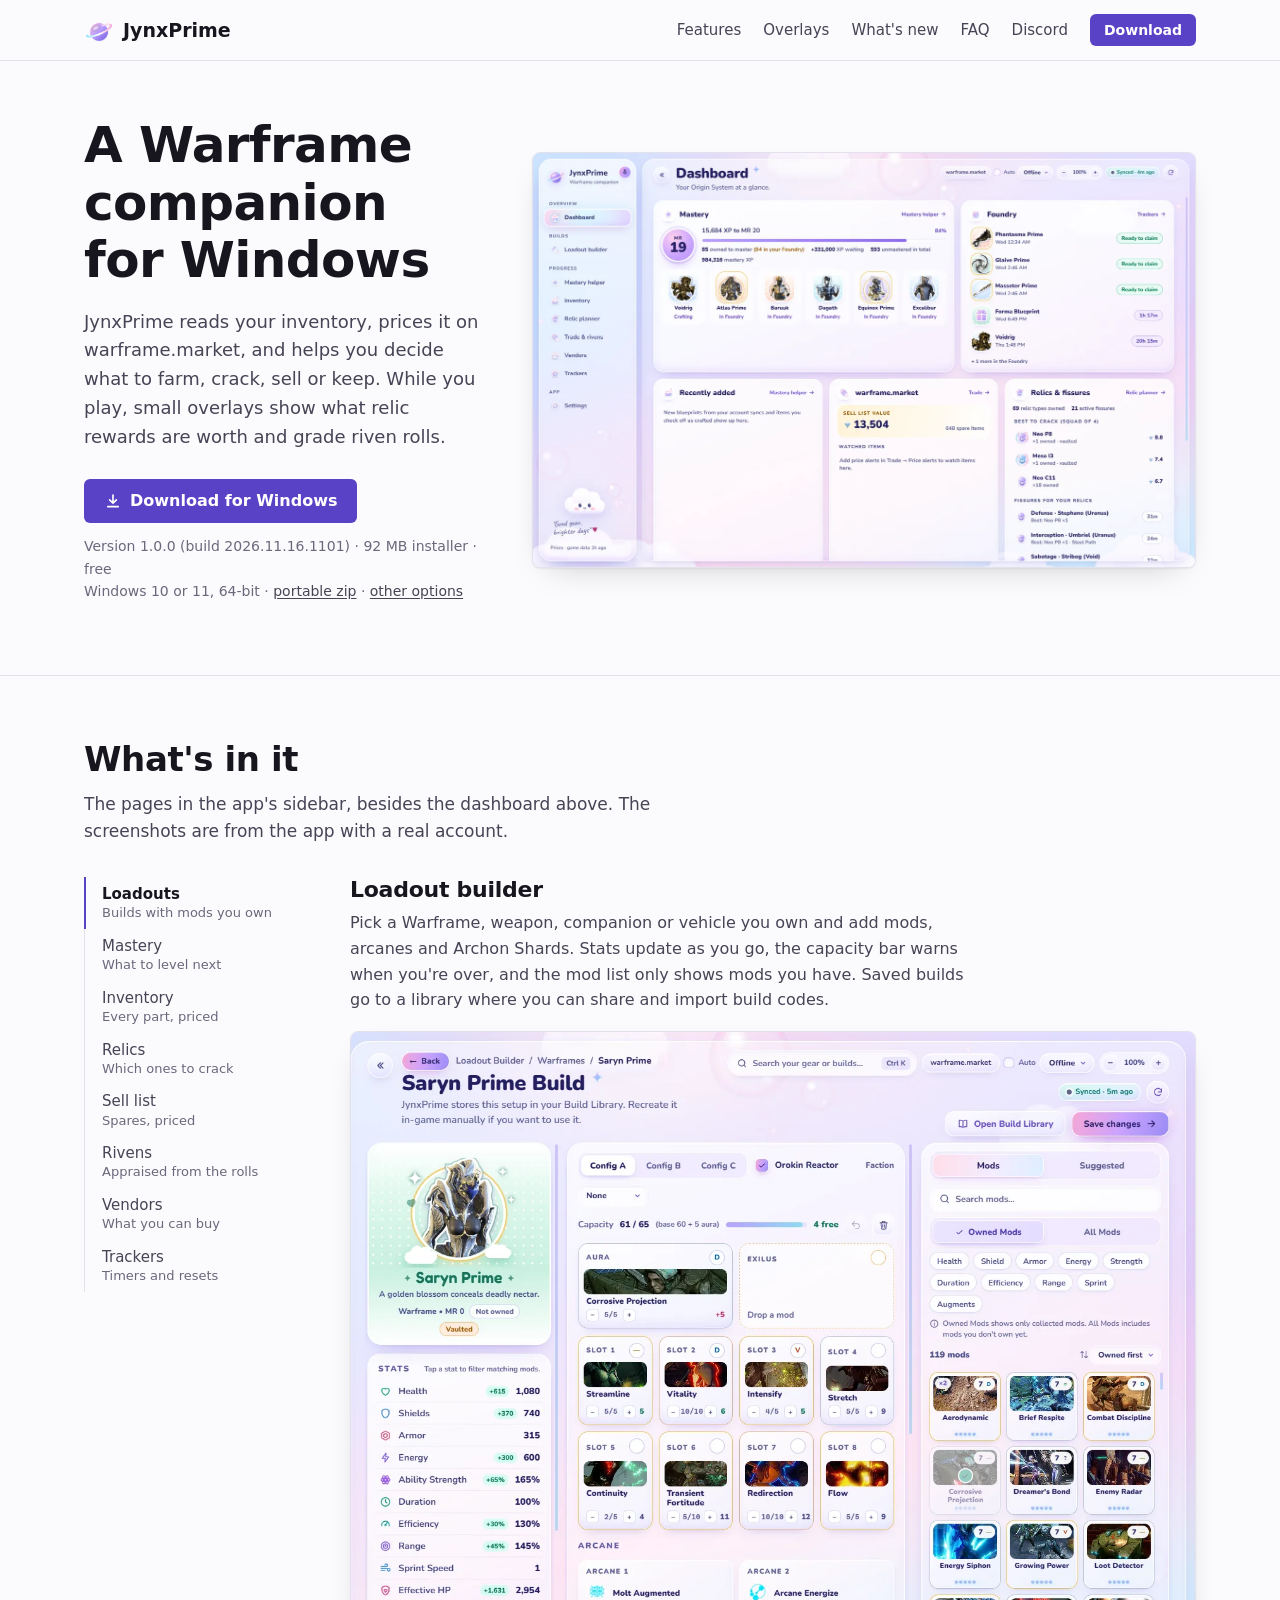
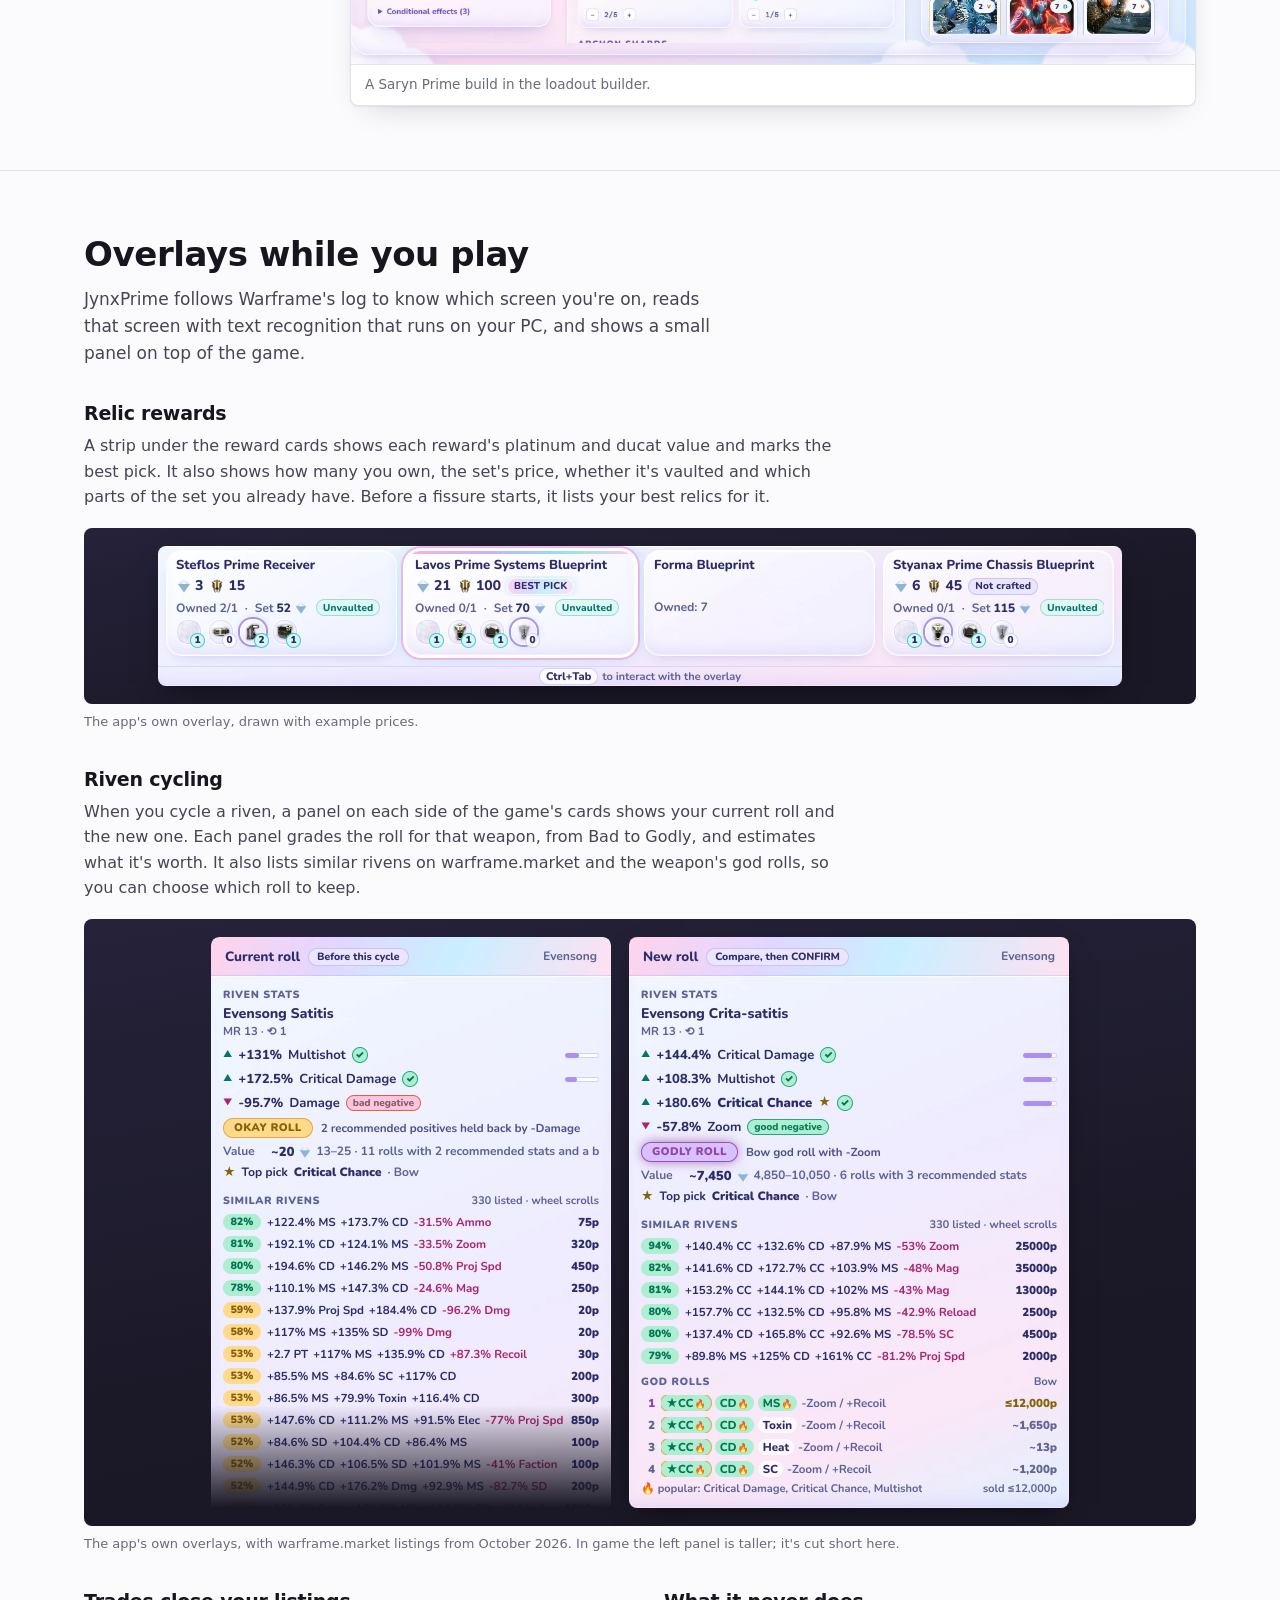
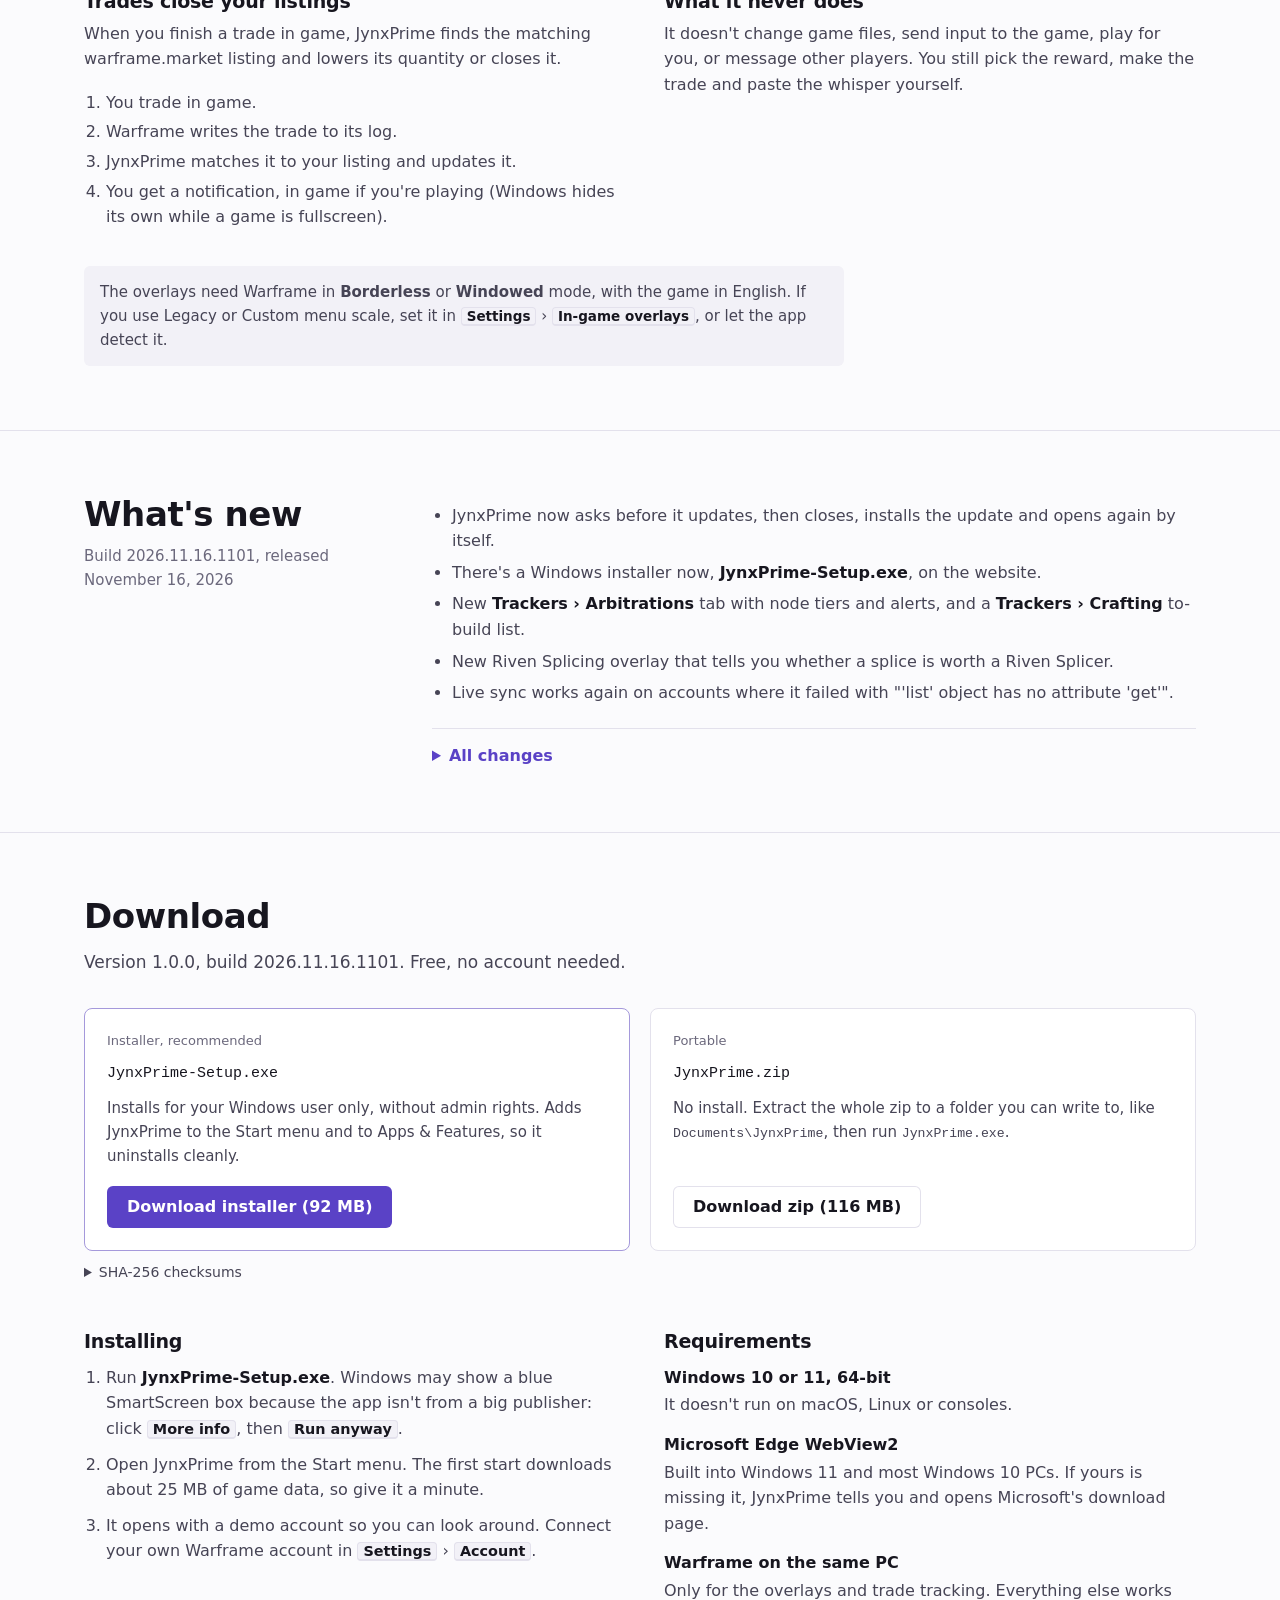
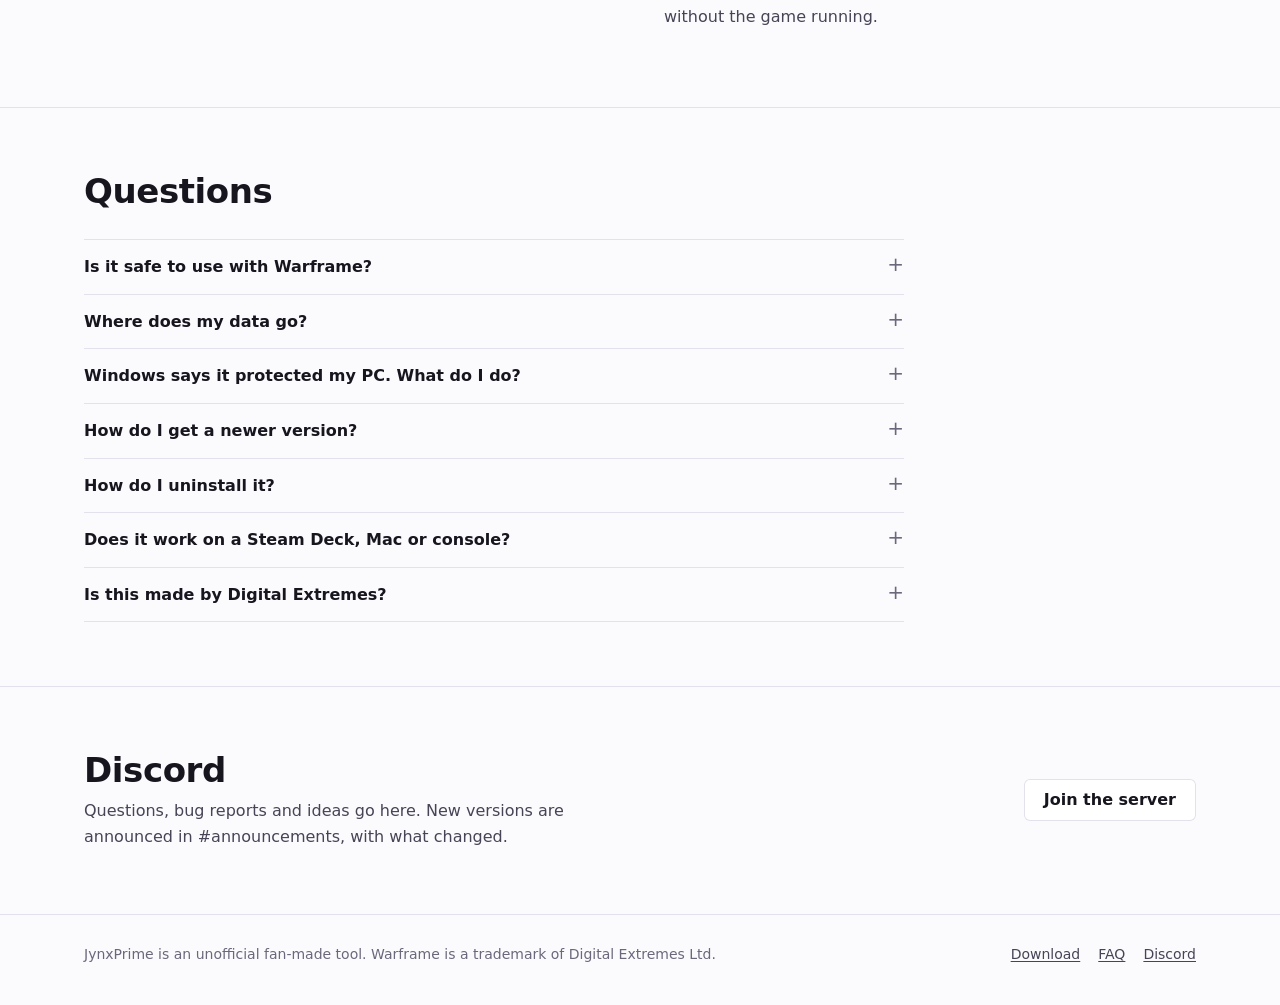
==== index.html @ 870fcee1 "Website for 2026.11.16.1101" ====
<!doctype html>
<html lang="en">
<head>
<meta charset="utf-8">
<meta name="viewport" content="width=device-width, initial-scale=1">
<title>JynxPrime: Warframe companion app for Windows</title>
<meta name="description" content="Free Windows app for Warframe players: your inventory priced on warframe.market, a relic planner, riven appraisals, a loadout builder, timers, and overlays for relic rewards and riven rolls.">
<link rel="canonical" href="https://muaphdaan.github.io/JynxPrime/">
<meta name="theme-color" content="#fbfbfd" media="(prefers-color-scheme: light)">
<meta name="theme-color" content="#111018" media="(prefers-color-scheme: dark)">
<meta property="og:type" content="website">
<meta property="og:site_name" content="JynxPrime">
<meta property="og:title" content="JynxPrime: Warframe companion app for Windows">
<meta property="og:description" content="Your inventory priced on warframe.market, a relic planner, riven appraisals, builds, timers and in-game overlays. Free for Windows 10 and 11.">
<meta property="og:url" content="https://muaphdaan.github.io/JynxPrime/">
<meta property="og:image" content="https://muaphdaan.github.io/JynxPrime/og.png">
<meta property="og:image:width" content="1200">
<meta property="og:image:height" content="630">
<meta property="og:image:alt" content="JynxPrime's dashboard next to the app's name.">
<meta name="twitter:card" content="summary_large_image">
<link rel="icon" href="favicon.ico" sizes="any">
<link rel="icon" type="image/png" href="favicon.png">
<link rel="apple-touch-icon" href="apple-touch-icon.png">
<link rel="stylesheet" href="site.css">
</head>
<body>
<a class="skip" href="#main">Skip to content</a>
<header class="site-header">
  <div class="wrap">
    <a class="brand" href="./"><img src="img/logo.png" width="30" height="30" alt="">JynxPrime</a>
    <nav class="site-nav" aria-label="Main">
      <a href="#features">Features</a>
      <a href="#overlays">Overlays</a>
      <a href="#changes">What's new</a>
      <a href="#faq">FAQ</a>
      <a href="https://discord.gg/uvfPsXu4Ax">Discord</a>
      <a class="button small" href="#download">Download</a>
    </nav>
  </div>
</header>

<main id="main">
  <section class="intro wrap" aria-labelledby="title">
    <div class="intro-text">
      <h1 id="title">A Warframe companion for Windows</h1>
      <p class="lede">JynxPrime reads your inventory, prices it on warframe.market, and helps you decide what to farm, crack, sell or keep. While you play, small overlays show what relic rewards are worth and grade riven rolls.</p>
      <div class="get">
        <a class="button" href="download/">
          <svg viewBox="0 0 24 24" aria-hidden="true"><path fill="none" stroke="currentColor" stroke-width="2.2" stroke-linecap="round" stroke-linejoin="round" d="M12 4v11m0 0-4.5-4.5M12 15l4.5-4.5M5 19.5h14"/></svg>
          Download for Windows
        </a>
        <p class="meta">Version 1.0.0 (build 2026.11.16.1101) · 92 MB installer · free<br>Windows 10 or 11, 64-bit · <a href="download/portable/">portable zip</a> · <a href="#download">other options</a></p>
      </div>
    </div>
    <figure class="shot">
      <picture>
        <source srcset="img/dashboard-dark.webp" media="(prefers-color-scheme: dark)">
        <img src="img/dashboard-light.webp" width="1400" height="875" alt="The JynxPrime dashboard: progress to the next Mastery Rank, Foundry items ready to claim, spare items worth 13,504 platinum, and the best relics for the open fissures.">
      </picture>
    </figure>
  </section>

  <section class="section" id="features" aria-labelledby="h-features">
    <div class="wrap">
      <div class="section-head">
        <h2 id="h-features">What's in it</h2>
        <p>The pages in the app's sidebar, besides the dashboard above. The screenshots are from the app with a real account.</p>
      </div>
      <div class="tour">
        <div class="tour-list" role="tablist" aria-label="App pages" aria-orientation="vertical" id="tour-list"></div>
        <div id="tour-panels"></div>
      </div>
      <noscript><p>Turn on JavaScript to flip through the screenshots.</p></noscript>
    </div>
  </section>

  <section class="section" id="overlays" aria-labelledby="h-overlays">
    <div class="wrap">
      <div class="section-head">
        <h2 id="h-overlays">Overlays while you play</h2>
        <p>JynxPrime follows Warframe's log to know which screen you're on, reads that screen with text recognition that runs on your PC, and shows a small panel on top of the game.</p>
      </div>
      <div class="showcase">
        <div class="overlay">
          <h3>Relic rewards</h3>
          <p>A strip under the reward cards shows each reward's platinum and ducat value and marks the best pick. It also shows how many you own, the set's price, whether it's vaulted and which parts of the set you already have. Before a fissure starts, it lists your best relics for it.</p>
        </div>
        <div class="game strip">
          <picture>
            <source srcset="img/overlay-reward-dark.webp" media="(prefers-color-scheme: dark)">
            <img src="img/overlay-reward-light.webp" width="964" height="140" loading="lazy" alt="The relic rewards overlay with four rewards. Lavos Prime Systems Blueprint is marked Best pick at 21 platinum and 100 ducats, and you own 3 of the 4 parts of its set, which sells for 70 platinum. Steflos Prime Receiver is worth 3 platinum and 15 ducats, and you own 2. Forma Blueprint shows Owned: 7. Styanax Prime Chassis Blueprint is worth 6 platinum and 45 ducats and is flagged Not crafted.">
          </picture>
        </div>
        <p class="note">The app's own overlay, drawn with example prices.</p>
      </div>
      <div class="showcase">
        <div class="overlay">
          <h3>Riven cycling</h3>
          <p>When you cycle a riven, a panel on each side of the game's cards shows your current roll and the new one. Each panel grades the roll for that weapon, from Bad to Godly, and estimates what it's worth. It also lists similar rivens on warframe.market and the weapon's god rolls, so you can choose which roll to keep.</p>
        </div>
        <div class="game rolls">
          <picture>
            <source srcset="img/overlay-riven-current-dark.webp" media="(prefers-color-scheme: dark)">
            <img class="cut" src="img/overlay-riven-current-light.webp" width="400" height="571" loading="lazy" alt="The left riven panel, Current roll: Evensong Satitis with +131% Multishot, +172.5% Critical Damage and a bad negative, -95.7% Damage. It is rated Okay roll, worth about 20 platinum, followed by similar rivens for sale.">
          </picture>
          <picture>
            <source srcset="img/overlay-riven-new-dark.webp" media="(prefers-color-scheme: dark)">
            <img src="img/overlay-riven-new-light.webp" width="440" height="571" loading="lazy" alt="The right riven panel, New roll: Evensong Crita-satitis with +144.4% Critical Damage, +108.3% Multishot, +180.6% Critical Chance and a good negative, -57.8% Zoom. It is rated Godly roll, worth about 7,450 platinum, with similar rivens for sale and the bow's god rolls.">
          </picture>
        </div>
        <p class="note">The app's own overlays, with warframe.market listings from October 2026. In game the left panel is taller; it's cut short here.</p>
      </div>
      <div class="overlays">
        <div class="overlay">
          <h3>Trades close your listings</h3>
          <p>When you finish a trade in game, JynxPrime finds the matching warframe.market listing and lowers its quantity or closes it.</p>
          <ol class="trade-steps">
            <li>You trade in game.</li>
            <li>Warframe writes the trade to its log.</li>
            <li>JynxPrime matches it to your listing and updates it.</li>
            <li>You get a notification, in game if you're playing (Windows hides its own while a game is fullscreen).</li>
          </ol>
        </div>
        <div class="overlay">
          <h3>What it never does</h3>
          <p>It doesn't change game files, send input to the game, play for you, or message other players. You still pick the reward, make the trade and paste the whisper yourself.</p>
        </div>
      </div>
      <p class="needs">The overlays need Warframe in <b>Borderless</b> or <b>Windowed</b> mode, with the game in English. If you use Legacy or Custom menu scale, set it in <kbd>Settings</kbd> › <kbd>In-game overlays</kbd>, or let the app detect it.</p>
    </div>
  </section>

  <section class="section" id="changes" aria-labelledby="h-changes">
    <div class="wrap changes">
      <div>
        <h2 id="h-changes">What's new</h2>
        <p class="when">Build 2026.11.16.1101, released November 16, 2026</p>
      </div>
      <div class="notes">
        <ul>
          <li>JynxPrime now asks before it updates, then closes, installs the update and opens again by itself.</li>
          <li>There's a Windows installer now, <strong>JynxPrime-Setup.exe</strong>, on the website.</li>
          <li>New <strong>Trackers › Arbitrations</strong> tab with node tiers and alerts, and a <strong>Trackers › Crafting</strong> to-build list.</li>
          <li>New Riven Splicing overlay that tells you whether a splice is worth a Riven Splicer.</li>
          <li>Live sync works again on accounts where it failed with "'list' object has no attribute 'get'".</li>
        </ul>
        <details><summary>All changes</summary>
          <h3>Installing and updating</h3>
          <ul>
            <li>On the October version, this one update still arrives the old way: about 30 seconds after you open the app it downloads by itself ("A JynxPrime update was downloaded") and installs when you close the app. It won't open again by itself this time, so give it a few seconds and open JynxPrime yourself. From then on it asks before each update.</li>
            <li><strong>Update JynxPrime?</strong> shows the new build and its download size, even while JynxPrime is still loading. Nothing downloads until you click <strong>Yes, update now</strong>, and then a progress bar shows the download. Click <strong>No</strong> and it asks again next start (or as soon as a newer build is out), and an <strong>Update available</strong> button stays in the top bar.</li>
            <li>The app checks as soon as it opens and then every hour (it used to be every 6 hours).</li>
            <li><strong>Settings › About</strong> now also says whether you're up to date, with a <strong>Check for updates</strong> button, and an <strong>Update now</strong> button when there's an update. The sidebar footer shows your version too and says when an update is available. Click it to open Settings. The version is now 1.0.0.</li>
            <li>If JynxPrime is also open in another window, <strong>Update now</strong> asks you to close that one first. If an update still can't finish, your old version opens again and says why, and the next <strong>Update now</strong> doesn't download it again.</li>
            <li>A copy in a folder Windows won't let it change, like Program Files, can't update itself. Its prompt offers <strong>Open the download page</strong> instead.</li>
            <li>Downloads are now on the <a href="https://muaphdaan.github.io/JynxPrime/">JynxPrime website</a>. <strong>JynxPrime-Setup.exe</strong> (Windows 10 or 11, 64-bit) installs for your Windows user only, with no admin prompt. It adds a Start menu entry (a desktop shortcut is optional) and shows up in Windows <strong>Settings › Apps</strong>. The installed copy updates itself just like the zip. Windows may show a blue SmartScreen box when you run it: click <strong>More info</strong>, then <strong>Run anyway</strong>. Uninstalling keeps your account and settings. The zip is still there, now called JynxPrime.zip. If your zip copy already updates itself, you don't need the installer.</li>
          </ul>
          <h3>Main window</h3>
          <ul>
            <li>The window has its own title bar in the app's light or dark theme. Drag it to move the window, or double-click it to maximize or restore. A maximized window has to be restored before you can drag it, and dragging to a screen edge no longer snaps it into place. On Windows 11 the corners are rounded.</li>
            <li>With <strong>Settings › General › Show a warning when trying to close the main app window</strong> on, closing asks "Do you really want to quit JynxPrime?" in the app's own style instead of a Windows message box.</li>
          </ul>
          <h3>In-game overlays</h3>
          <ul>
            <li>Open Riven Splicing in game and pick a riven. <strong>Splice check</strong> rates the selected splice as Worth a Splicer, Maybe or Skip it. It shows what you lose and gain, the chance the extra random trait is one the weapon wants, and the riven's value before and after. <strong>Riven splicing</strong> lists every splice the riven allows, best first, and how many Riven Splicers you have (from your synced inventory; it shows ? when it can't tell). It's switched by the existing <strong>Settings › In-game overlays › Enable riven overlays</strong>.</li>
            <li>The relic rewards overlay no longer shows junk "Not recognised" cards if you were alt-tabbed when the reward screen opened. It waits until you're back in the game, and if it still can't read the cards it says so. If you used Ctrl+Tab on it, it now closes with the reward screen.</li>
            <li>The fissure relic picker keeps reading while it's open, so it narrows to the fissure's relic type instead of quietly listing every type. Until it can tell, a gold <strong>Fissure not read</strong> flag shows. Requiem fissures are recognised more reliably. The picker also still works if JynxPrime starts, or restarts for an update, while Warframe is already running.</li>
            <li>Overlays appear without fading in and disappear faster when you alt-tab. The riven overlays close about 0.3 seconds after you leave the screen, and no longer get stuck open.</li>
          </ul>
          <h3>Rivens</h3>
          <ul>
            <li>Riven Disposition was retired in Hotfix 44.1.3, so every riven's stats are now worked out at the same 1.2 multiplier, in <strong>Trade &amp; rivens › Rivens</strong> and the in-game overlays. Stats match the game's card again, and rivens that only showed stat names now show numbers. The disposition dots, the <strong>Disposition</strong> row, the overlays' disposition multiplier and the disposition remarks in <strong>What it's worth</strong> are gone.</li>
            <li>Price estimates convert warframe.market auctions listed before the change to the new numbers before comparing. <strong>Sell on warframe.market</strong> no longer refuses a riven because its weapon's disposition was missing.</li>
          </ul>
          <h3>Relics</h3>
          <ul>
            <li>The <strong>Relic planner</strong> has a <strong>Requiem</strong> era button.</li>
            <li>Requiem Eterna relics you own now show up in the Relic planner, <strong>Inventory › Relics</strong> and the relic overlays.</li>
            <li>Requiem relics aren't marked Vaulted any more, so filtering to unvaulted relics doesn't hide them.</li>
            <li><strong>Inventory › Relics</strong> search also finds relics by their rewards, like "Lohk".</li>
            <li>In the <strong>Relic planner</strong>, the Filters button gets a dot when filters in it are narrowing the list. An empty list says what's hiding relics and has a <strong>Clear search and filters</strong> button. If your relics can't load, it says why and offers <strong>Try again</strong>.</li>
          </ul>
          <h3>Trackers</h3>
          <ul>
            <li>New <strong>Arbitrations</strong> tab: the current Arbitration and the schedule up to 7 days ahead, with each node's S to F tier from arbi.guide (or Unrated). It also shows what's coming up from your favourites and alert tiers, and the next S and A tier nodes. Search nodes, filter by mission type or tier, or show favourites only. The <strong>Daily &amp; weekly</strong> tab's Arbitration now shows the node's tier too.</li>
            <li>Star (★) a node, or tick tiers under <strong>Also alert for</strong>, to get an alert before it starts while JynxPrime is running. It comes 10 minutes before by default, and you can change that under <strong>Alert</strong>, from when it starts to 1 hour before. Nothing is starred at first. <strong>Settings › Notifications › Arbitrations coming up</strong> turns these alerts off.</li>
            <li>New <strong>Crafting</strong> tab: add anything you build in the Foundry (a Warframe, weapon, part, Forma…), as many as you want. Each one shows whether it's ready to build, what you're still missing and where to get it, the credits it costs and its build time. It adds up the resources for your whole list and gives what you own to the entries at the top first, so move the one you want first to the top. It needs live sync or an imported inventory to know what you have.</li>
          </ul>
          <h3>Fixes</h3>
          <ul>
            <li>Live sync no longer fails with "'list' object has no attribute 'get'" on some accounts, for example with MOA companions. Importing an inventory file had the same problem.</li>
          </ul>
        </details>
      </div>
    </div>
  </section>

  <section class="section" id="download" aria-labelledby="h-download">
    <div class="wrap">
      <div class="section-head">
        <h2 id="h-download">Download</h2>
        <p>Version 1.0.0, build 2026.11.16.1101. Free, no account needed.</p>
      </div>
      <div class="files">
        <div class="file main">
          <span class="label">Installer, recommended</span>
          <span class="name">JynxPrime-Setup.exe</span>
          <p>Installs for your Windows user only, without admin rights. Adds JynxPrime to the Start menu and to Apps &amp; Features, so it uninstalls cleanly.</p>
          <a class="button" href="download/">Download installer (92 MB)</a>
        </div>
        <div class="file">
          <span class="label">Portable</span>
          <span class="name">JynxPrime.zip</span>
          <p>No install. Extract the whole zip to a folder you can write to, like <code>Documents\JynxPrime</code>, then run <code>JynxPrime.exe</code>.</p>
          <a class="button quiet" href="download/portable/">Download zip (116 MB)</a>
        </div>
      </div>
      <details class="sums">
        <summary>SHA-256 checksums</summary>
        <dl>
          <dt>JynxPrime-Setup.exe</dt><dd>9138b56043b0f5ccbaef4a8d28362e2e9569724e8e18edb0dadc3dcc3107cc2b</dd>
          <dt>JynxPrime.zip</dt><dd>020c2762dd25fe825c1fffbae17c21fc52579fd785f101631a91952b0b671537</dd>
        </dl>
      </details>
      <div class="install">
        <div>
          <h3>Installing</h3>
          <ol>
            <li>Run <b>JynxPrime-Setup.exe</b>. Windows may show a blue SmartScreen box because the app isn't from a big publisher: click <kbd>More info</kbd>, then <kbd>Run anyway</kbd>.</li>
            <li>Open JynxPrime from the Start menu. The first start downloads about 25 MB of game data, so give it a minute.</li>
            <li>It opens with a demo account so you can look around. Connect your own Warframe account in <kbd>Settings</kbd> › <kbd>Account</kbd>.</li>
          </ol>
        </div>
        <div>
          <h3>Requirements</h3>
          <dl>
            <dt>Windows 10 or 11, 64-bit</dt>
            <dd>It doesn't run on macOS, Linux or consoles.</dd>
            <dt>Microsoft Edge WebView2</dt>
            <dd>Built into Windows 11 and most Windows 10 PCs. If yours is missing it, JynxPrime tells you and opens Microsoft's download page.</dd>
            <dt>Warframe on the same PC</dt>
            <dd>Only for the overlays and trade tracking. Everything else works without the game running.</dd>
          </dl>
        </div>
      </div>
    </div>
  </section>

  <section class="section" id="faq" aria-labelledby="h-faq">
    <div class="wrap">
      <h2 id="h-faq">Questions</h2>
      <div class="faq">
        <details>
          <summary>Is it safe to use with Warframe?</summary>
          <div><p>JynxPrime only reads: Warframe's log file, your screen (for the overlays) and public data like warframe.market prices. It never changes game files or sends keyboard or mouse input to the game.</p>
          <p>The optional <b>live sync</b> reads the game's memory, read-only, to pick up inventory changes as they happen. No anti-cheat has approved it, so it's off by default, and turning it on is at your own risk.</p></div>
        </details>
        <details>
          <summary>Where does my data go?</summary>
          <div><p>It stays on your PC, in <code>%APPDATA%\JynxPrime</code>. There's no JynxPrime account or server. The overlays read the screen with text recognition that runs locally, so no screenshots are uploaded.</p>
          <p>If you sign in to warframe.market, your password goes straight to warframe.market and only the session is kept, encrypted with your Windows account.</p></div>
        </details>
        <details>
          <summary>Windows says it protected my PC. What do I do?</summary>
          <div><p>That's SmartScreen, which warns about any download it hasn't seen from many people yet. Click <kbd>More info</kbd>, then <kbd>Run anyway</kbd>. You can compare the file with the SHA-256 checksum above if you want to be sure it's the real one.</p></div>
        </details>
        <details>
          <summary>How do I get a newer version?</summary>
          <div><p>New versions are posted in the Discord and on this page. Download the installer again and run it: it installs over the old version, and your account, builds and settings are kept.</p></div>
        </details>
        <details>
          <summary>How do I uninstall it?</summary>
          <div><p>Open <kbd>Settings</kbd> › <kbd>Apps</kbd> in Windows, find JynxPrime and click <kbd>Uninstall</kbd>. Your data in <code>%APPDATA%\JynxPrime</code> is left alone; delete that folder too if you want everything gone. For the portable zip, delete its folder.</p></div>
        </details>
        <details>
          <summary>Does it work on a Steam Deck, Mac or console?</summary>
          <div><p>No, only on Windows 10 and 11 PCs.</p></div>
        </details>
        <details>
          <summary>Is this made by Digital Extremes?</summary>
          <div><p>No. JynxPrime is an unofficial fan-made tool and isn't affiliated with or endorsed by Digital Extremes.</p></div>
        </details>
      </div>
    </div>
  </section>

  <section class="section" id="discord" aria-labelledby="h-discord">
    <div class="wrap community">
      <div>
        <h2 id="h-discord">Discord</h2>
        <p>Questions, bug reports and ideas go here. New versions are announced in #announcements, with what changed.</p>
      </div>
      <a class="button quiet" href="https://discord.gg/uvfPsXu4Ax">Join the server</a>
    </div>
  </section>
</main>

<footer class="site-footer">
  <div class="wrap">
    <span>JynxPrime is an unofficial fan-made tool. Warframe is a trademark of Digital Extremes Ltd.</span>
    <nav aria-label="Footer">
      <a href="#download">Download</a>
      <a href="#faq">FAQ</a>
      <a href="https://discord.gg/uvfPsXu4Ax">Discord</a>
    </nav>
  </div>
</footer>

<script>
(function () {
  var pages = [
    { id: 'loadouts', name: 'Loadouts', sub: 'Builds with mods you own', img: 'builder', w: 1335, h: 1000,
      title: 'Loadout builder',
      text: "Pick a Warframe, weapon, companion or vehicle you own and add mods, arcanes and Archon Shards. Stats update as you go, the capacity bar warns when you're over, and the mod list only shows mods you have. Saved builds go to a library where you can share and import build codes.",
      cap: 'A Saryn Prime build in the loadout builder.' },
    { id: 'mastery', name: 'Mastery', sub: 'What to level next', img: 'mastery', w: 1290, h: 690,
      title: 'Mastery helper',
      text: "Everything you haven't mastered yet, sorted by Mastery XP or by how long it takes to get. It tells you when you're ready for your rank-up test, marks vaulted items, and lists the relics that drop each missing part.",
      cap: 'Rank, total XP, star chart and Steel Path progress.' },
    { id: 'inventory', name: 'Inventory', sub: 'Every part, priced', img: 'inventory', w: 1276, h: 664,
      title: 'Inventory',
      text: 'Parts and blueprints, relics, mods, arcanes, misc items and sets, each with current warframe.market sell and buy prices. Click an item to see where it drops, with relic chances.',
      cap: 'Inventory categories with counts and rough platinum values.' },
    { id: 'relics', name: 'Relics', sub: 'Which ones to crack', img: 'relics', w: 1310, h: 885,
      title: 'Relic planner',
      text: 'Every relic you own, ranked by expected platinum or ducats for your squad size and refinement. Void fissures (Steel Path and Void Storms too), Arbitration and the open-world cycles are listed beside it.',
      cap: 'Relics sorted by platinum, with the open fissures on the right.' },
    { id: 'sell', name: 'Sell list', sub: 'Spares, priced', img: 'sell', w: 1310, h: 900,
      title: 'Sell list',
      text: "JynxPrime works out what's spare (duplicates, and parts of sets you've already mastered) and prices each item. Tick what you want to sell and list it on warframe.market in one go. The Trade page also has market search with one-click whispers, your trade history and price alerts.",
      cap: '220 spare items worth about 2,436 platinum.' },
    { id: 'rivens', name: 'Rivens', sub: 'Appraised from the rolls', img: 'rivens', w: 1245, h: 500,
      title: 'Rivens',
      text: "Each riven you own is appraised from its rolls, rank and the weapon's disposition, against similar rivens on warframe.market. You get a price range and a verdict: sell, reroll or keep. Post it as an auction or copy a trade chat message.",
      cap: 'Rivens from the inventory, with appraisals.' },
    { id: 'vendors', name: 'Vendors', sub: 'What you can buy', img: 'vendors', w: 1310, h: 850,
      title: 'Vendors',
      text: 'About 80 vendors grouped by faction, with your standing and rank, what you already own or have mastered, and how much more standing each item needs. Limited-stock items are tracked too.',
      cap: 'Vendors by faction, with what you can afford right now.' },
    { id: 'trackers', name: 'Trackers', sub: 'Timers and resets', img: 'trackers', w: 1310, h: 860,
      title: 'Trackers',
      text: "Open-world cycles, Arbitration, Sortie, Archon Hunt, Steel Path Honors, Baro Ki'Teer and Nightwave, with checkboxes for your dailies and weeklies. Other tabs cover the Foundry, Incarnon Genesis adapters and the Helminth.",
      cap: 'Daily and weekly checklist with Nightwave challenges.' }
  ];
  var list = document.getElementById('tour-list');
  var holder = document.getElementById('tour-panels');
  function el(tag, attrs, text) {
    var e = document.createElement(tag);
    for (var k in attrs) e.setAttribute(k, attrs[k]);
    if (text) e.textContent = text;
    return e;
  }
  pages.forEach(function (p, i) {
    var b = el('button', { type: 'button', id: 'tab-' + p.id, role: 'tab', 'aria-controls': 'panel-' + p.id,
                           'aria-selected': i === 0 ? 'true' : 'false', tabindex: i === 0 ? '0' : '-1' }, p.name);
    b.appendChild(el('small', {}, p.sub));
    list.appendChild(b);

    var d = el('div', { id: 'panel-' + p.id, role: 'tabpanel', 'aria-labelledby': b.id, 'class': 'tour-panel' });
    d.hidden = i !== 0;
    d.appendChild(el('h3', {}, p.title));
    d.appendChild(el('p', {}, p.text));
    var fig = el('figure', { 'class': 'shot' });
    var pic = el('picture');
    if (p.dark) pic.appendChild(el('source', { srcset: 'img/' + p.dark + '.webp', media: '(prefers-color-scheme: dark)' }));
    pic.appendChild(el('img', { src: 'img/' + p.img + '.webp', width: p.w, height: p.h, alt: p.cap, loading: 'lazy' }));
    fig.appendChild(pic);
    fig.appendChild(el('figcaption', {}, p.cap));
    d.appendChild(fig);
    holder.appendChild(d);
  });

  var tabs = Array.prototype.slice.call(list.querySelectorAll('[role=tab]'));
  function select(t, focus) {
    tabs.forEach(function (x) {
      var on = x === t;
      x.setAttribute('aria-selected', on ? 'true' : 'false');
      x.tabIndex = on ? 0 : -1;
      document.getElementById(x.getAttribute('aria-controls')).hidden = !on;
    });
    if (focus) t.focus();
    if (window.matchMedia('(max-width: 960px)').matches) t.scrollIntoView({ block: 'nearest', inline: 'nearest' });
  }
  list.addEventListener('click', function (e) {
    var t = e.target.closest('[role=tab]');
    if (t) select(t, false);
  });
  list.addEventListener('keydown', function (e) {
    var i = tabs.indexOf(document.activeElement);
    if (i < 0) return;
    var step = { ArrowDown: 1, ArrowRight: 1, ArrowUp: -1, ArrowLeft: -1 }[e.key];
    if (step) { e.preventDefault(); select(tabs[(i + step + tabs.length) % tabs.length], true); }
    if (e.key === 'Home') { e.preventDefault(); select(tabs[0], true); }
    if (e.key === 'End') { e.preventDefault(); select(tabs[tabs.length - 1], true); }
  });
})();
</script>
</body>
</html>
---- site.css ----
/* JynxPrime website. Shared by index.html, 404.html and the download pages.
   System fonts only (Segoe UI on Windows), so the page makes no third-party requests. */

:root {
  --bg: #fbfbfd;
  --surface: #ffffff;
  --surface-2: #f2f1f7;
  --text: #17161f;
  --text-2: #464455;
  --text-3: #6b687c;
  --line: #e3e1ec;
  --accent: #5a42c6;
  --accent-hover: #4932ad;
  --accent-ink: #ffffff;
  --accent-soft: #eeeaff;
  --ok: #17785f;
  --plat: #5a42c6;
  --shadow: 0 1px 2px rgba(23, 22, 31, .06), 0 12px 32px -18px rgba(23, 22, 31, .28);
  --font: "Segoe UI Variable Text", "Segoe UI", system-ui, -apple-system, "Helvetica Neue", Arial, sans-serif;
  --font-head: "Segoe UI Variable Display", "Segoe UI", system-ui, -apple-system, "Helvetica Neue", Arial, sans-serif;
  --mono: "Cascadia Mono", Consolas, ui-monospace, "SF Mono", Menlo, monospace;
  color-scheme: light;
}
@media (prefers-color-scheme: dark) {
  :root {
    --bg: #111018;
    --surface: #18171f;
    --surface-2: #211f2b;
    --text: #ecebf3;
    --text-2: #bdbacb;
    --text-3: #908ca5;
    --line: #2d2b3a;
    --accent: #b6a3ff;
    --accent-hover: #cabbff;
    --accent-ink: #15122a;
    --accent-soft: #29223f;
    --ok: #6fd9b7;
    --plat: #c9bbff;
    --shadow: 0 1px 2px rgba(0, 0, 0, .4), 0 16px 36px -20px rgba(0, 0, 0, .8);
    color-scheme: dark;
  }
}

*, *::before, *::after { box-sizing: border-box; }
html { -webkit-text-size-adjust: 100%; scroll-padding-top: 72px; }
body {
  margin: 0;
  background: var(--bg);
  color: var(--text);
  font: 400 16px/1.6 var(--font);
}
img { max-width: 100%; height: auto; display: block; }
a { color: var(--accent); text-underline-offset: 2px; }
a:hover { color: var(--accent-hover); }
:focus-visible { outline: 2px solid var(--accent); outline-offset: 2px; border-radius: 3px; }
h1, h2, h3 { font-family: var(--font-head); line-height: 1.15; margin: 0; letter-spacing: -.012em; text-wrap: balance; }
h2 { font-size: clamp(26px, 3.2vw, 34px); font-weight: 700; }
h3 { font-size: 19px; font-weight: 650; }
p { margin: 0; }
code, .mono { font-family: var(--mono); font-size: .88em; }
kbd { font-family: var(--font); font-size: .9em; font-weight: 600; color: var(--text); background: var(--surface-2); border: 1px solid var(--line); border-bottom-width: 2px; border-radius: 4px; padding: 0 5px; white-space: nowrap; }
[hidden] { display: none !important; }

.wrap { width: 100%; max-width: 1160px; margin-inline: auto; padding-inline: 24px; }
.skip { position: absolute; left: -9999px; top: 8px; background: var(--surface); padding: 8px 12px; z-index: 10; }
.skip:focus { left: 8px; }

/* header */
.site-header { position: sticky; top: 0; z-index: 5; background: color-mix(in srgb, var(--bg) 88%, transparent); backdrop-filter: saturate(1.4) blur(8px); border-bottom: 1px solid var(--line); }
.site-header .wrap { display: flex; align-items: center; justify-content: space-between; gap: 16px; min-height: 60px; }
.brand { display: inline-flex; align-items: center; gap: 9px; color: var(--text); text-decoration: none; font-family: var(--font-head); font-weight: 700; font-size: 19px; }
.brand img { width: 30px; height: 30px; }
.site-nav { display: flex; align-items: center; gap: 22px; }
.site-nav a { color: var(--text-2); text-decoration: none; font-size: 15px; }
.site-nav a:hover { color: var(--text); }
.site-nav .button { color: var(--accent-ink); }

/* buttons */
.button {
  display: inline-flex; align-items: center; gap: 8px;
  background: var(--accent); color: var(--accent-ink); text-decoration: none;
  font-family: var(--font-head); font-weight: 600; font-size: 16px; line-height: 1;
  padding: 13px 20px; border-radius: 6px; border: 0;
}
.button:hover { background: var(--accent-hover); color: var(--accent-ink); }
.button svg { width: 18px; height: 18px; flex: none; }
.button.small { font-size: 14px; padding: 9px 14px; }
.button.quiet { background: var(--surface); color: var(--text); box-shadow: inset 0 0 0 1px var(--line); }
.button.quiet:hover { background: var(--surface-2); color: var(--text); }

/* intro */
.intro { display: grid; grid-template-columns: minmax(0, 400px) minmax(0, 1fr); gap: 48px; align-items: center; padding-block: 56px 72px; }
.intro h1 { font-size: clamp(34px, 4.6vw, 50px); font-weight: 700; }
.lede { font-size: 18px; color: var(--text-2); margin-top: 18px; }
.get { margin-top: 28px; }
.get .meta { margin-top: 12px; font-size: 14px; color: var(--text-3); }
.get .meta a { color: var(--text-2); }
.shot { margin: 0; border: 1px solid var(--line); border-radius: 8px; overflow: hidden; background: var(--surface); box-shadow: var(--shadow); }
.shot figcaption { font-size: 13.5px; color: var(--text-3); padding: 9px 14px; border-top: 1px solid var(--line); }

/* sections */
.section { padding-block: 64px; border-top: 1px solid var(--line); }
.section-head { max-width: 640px; }
.section-head p { color: var(--text-2); margin-top: 12px; font-size: 17px; }

/* feature tour */
.tour { display: grid; grid-template-columns: 230px minmax(0, 1fr); gap: 36px; margin-top: 32px; align-items: start; }
.tour-list { display: flex; flex-direction: column; border-left: 1px solid var(--line); position: sticky; top: 84px; }
.tour-list button {
  all: unset; box-sizing: border-box; cursor: pointer; display: block; padding: 7px 0 7px 16px; margin-left: -1px;
  border-left: 2px solid transparent; color: var(--text-2); font-size: 15px; line-height: 1.35;
}
.tour-list button small { display: block; color: var(--text-3); font-size: 13px; }
.tour-list button:hover { color: var(--text); }
.tour-list button[aria-selected="true"] { border-left-color: var(--accent); color: var(--text); font-weight: 600; }
.tour-list button[aria-selected="true"] small { font-weight: 400; }
.tour-list button:focus-visible { outline: 2px solid var(--accent); outline-offset: -2px; }
.tour-panel h3 { font-size: 22px; }
.tour-panel > p { color: var(--text-2); margin-top: 8px; max-width: 62ch; }
.tour-panel .shot { margin-top: 18px; }

/* overlays */
.overlays { display: grid; grid-template-columns: repeat(2, minmax(0, 1fr)); gap: 40px 48px; margin-top: 36px; }
.overlay p { color: var(--text-2); margin-top: 8px; }
.overlay .note { font-size: 13px; color: var(--text-3); margin-top: 8px; }
.showcase { margin-top: 36px; }
.showcase .overlay { max-width: 760px; }
.showcase .note { font-size: 13px; color: var(--text-3); margin-top: 8px; }
/* The game behind the overlays: the pictures are the app's own overlay windows (rendered 2x), with Windows 11's
   rounded window corners. A narrow screen scrolls the reward strip sideways instead of shrinking its text. */
.game { margin-top: 18px; border-radius: 8px; background: #1d1b2b; background-image: linear-gradient(170deg, #25223a, #1a1826 70%); padding: 18px; overflow-x: auto; }
.game img { border-radius: 8px; box-shadow: 0 10px 28px -12px rgba(0, 0, 0, .7); }
.game.strip img { width: 964px; max-width: none; margin-inline: auto; }
.game.rolls { display: flex; flex-wrap: wrap; justify-content: center; align-items: flex-start; gap: 18px; }
.game.rolls img.cut { border-radius: 8px 8px 0 0; -webkit-mask-image: linear-gradient(#000 82%, transparent); mask-image: linear-gradient(#000 82%, transparent); }
.trade-steps { margin: 18px 0 0; padding-left: 22px; color: var(--text-2); display: grid; gap: 4px; }
.needs { margin-top: 36px; padding: 14px 16px; border-radius: 6px; background: var(--surface-2); color: var(--text-2); font-size: 15px; max-width: 760px; }

/* what's new */
.changes { display: grid; grid-template-columns: minmax(0, 300px) minmax(0, 1fr); gap: 48px; }
.changes .when { color: var(--text-3); margin-top: 10px; font-size: 15px; }
.notes h3 { font-size: 17px; margin-top: 22px; }
.notes h3:first-child { margin-top: 0; }
.notes ul { margin: 8px 0 0; padding-left: 20px; color: var(--text-2); display: grid; gap: 6px; }
.notes p { color: var(--text-2); margin-top: 8px; }
.notes strong { color: var(--text); font-weight: 600; }
.notes details { margin-top: 22px; border-top: 1px solid var(--line); padding-top: 14px; }
.notes summary { cursor: pointer; color: var(--accent); font-weight: 600; }

/* download */
.files { display: grid; grid-template-columns: repeat(2, minmax(0, 1fr)); gap: 20px; margin-top: 32px; }
.file { border: 1px solid var(--line); border-radius: 8px; padding: 22px; background: var(--surface); display: flex; flex-direction: column; gap: 10px; }
.file.main { border-color: color-mix(in srgb, var(--accent) 45%, var(--line)); }
.file .label { font-size: 13px; color: var(--text-3); }
.file .name { font-family: var(--mono); font-size: 15px; }
.file p { color: var(--text-2); font-size: 15px; }
.file .button { align-self: flex-start; margin-top: auto; }
.file p { margin-bottom: 8px; }
.release-info { margin-top: 18px; color: var(--text-3); font-size: 14px; }
.sums { margin-top: 10px; font-size: 14px; color: var(--text-3); }
.sums summary { cursor: pointer; color: var(--text-2); }
.sums dl { margin: 10px 0 0; display: grid; grid-template-columns: max-content minmax(0, 1fr); gap: 4px 14px; }
.sums dt { color: var(--text-2); }
.sums dd { margin: 0; font-family: var(--mono); font-size: 12.5px; overflow-wrap: anywhere; }
.install { display: grid; grid-template-columns: minmax(0, 1fr) minmax(0, 1fr); gap: 48px; margin-top: 48px; }
.install ol { margin: 12px 0 0; padding-left: 22px; display: grid; gap: 10px; color: var(--text-2); }
.install ol b { color: var(--text); font-weight: 600; }
.install dl { margin: 12px 0 0; color: var(--text-2); }
.install dt { color: var(--text); font-weight: 600; }
.install dd { margin: 2px 0 14px; }

/* faq */
.faq { margin-top: 28px; max-width: 820px; border-top: 1px solid var(--line); }
.faq details { border-bottom: 1px solid var(--line); }
.faq summary { cursor: pointer; padding: 14px 0; font-weight: 600; list-style: none; display: flex; justify-content: space-between; gap: 16px; }
.faq summary::-webkit-details-marker { display: none; }
.faq summary::after { content: "+"; color: var(--text-3); font-weight: 400; font-size: 20px; line-height: 1; }
.faq details[open] summary::after { content: "–"; }
.faq details > div { padding: 0 0 16px; color: var(--text-2); max-width: 70ch; display: grid; gap: 8px; }

/* discord */
.community { display: flex; flex-wrap: wrap; align-items: center; justify-content: space-between; gap: 20px 40px; }
.community p { color: var(--text-2); margin-top: 8px; max-width: 56ch; }

/* footer */
.site-footer { border-top: 1px solid var(--line); padding-block: 28px 40px; font-size: 14px; color: var(--text-3); }
.site-footer .wrap { display: flex; flex-wrap: wrap; justify-content: space-between; gap: 12px 32px; }
.site-footer nav { display: flex; gap: 18px; }
.site-footer a { color: var(--text-2); }

/* small pages: download, 404 */
.page { padding-block: 64px 80px; max-width: 760px; }
.page h1 { font-size: clamp(30px, 4vw, 40px); }
.page .lede { margin-top: 14px; }
.page .facts { margin-top: 28px; display: grid; grid-template-columns: max-content minmax(0, 1fr); gap: 6px 18px; font-size: 15px; }
.page .facts dt { color: var(--text-3); }
.page .facts dd { margin: 0; color: var(--text-2); overflow-wrap: anywhere; }
.page h2 { font-size: 22px; margin-top: 40px; }
.page ol { margin: 12px 0 0; padding-left: 22px; display: grid; gap: 10px; color: var(--text-2); }

@media (max-width: 960px) {
  .intro { grid-template-columns: minmax(0, 1fr); gap: 36px; padding-top: 40px; }
  .intro-text { max-width: 560px; }
  .tour { grid-template-columns: minmax(0, 1fr); gap: 20px; }
  .tour-list { position: static; flex-direction: row; overflow-x: auto; border-left: 0; border-bottom: 1px solid var(--line); scrollbar-width: thin; }
  .tour-list button { padding: 8px 14px; margin: 0 0 -1px; border-left: 0; border-bottom: 2px solid transparent; white-space: nowrap; }
  .tour-list button[aria-selected="true"] { border-bottom-color: var(--accent); }
  .tour-list button small { display: none; }
  .overlays, .changes, .install { grid-template-columns: minmax(0, 1fr); gap: 32px; }
}
@media (max-width: 720px) {
  .wrap { padding-inline: 16px; }
  .site-nav a:not(.button) { display: none; }
  .files { grid-template-columns: minmax(0, 1fr); }
  .section { padding-block: 48px; }
  .page .facts { grid-template-columns: minmax(0, 1fr); gap: 0; }
  .page .facts dd { margin-bottom: 8px; }
}
@media (prefers-reduced-motion: no-preference) {
  html { scroll-behavior: smooth; }
}
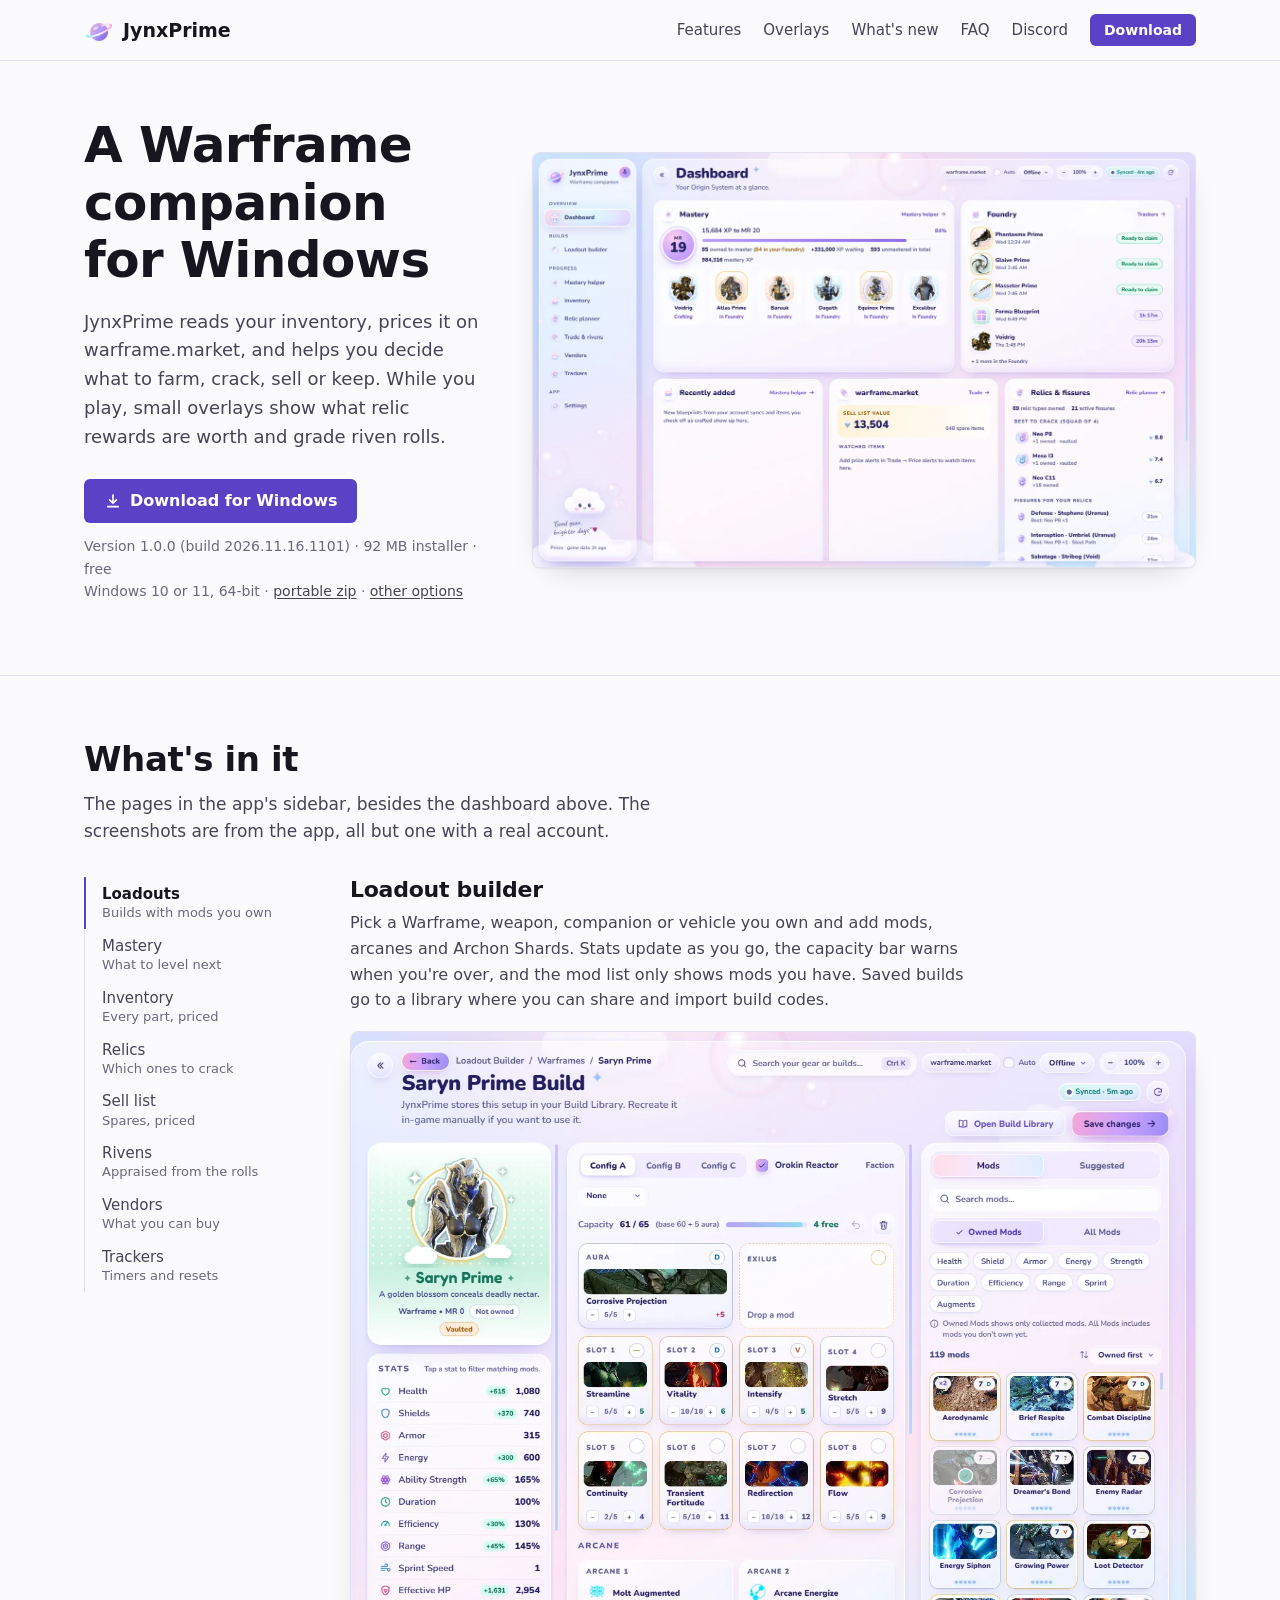
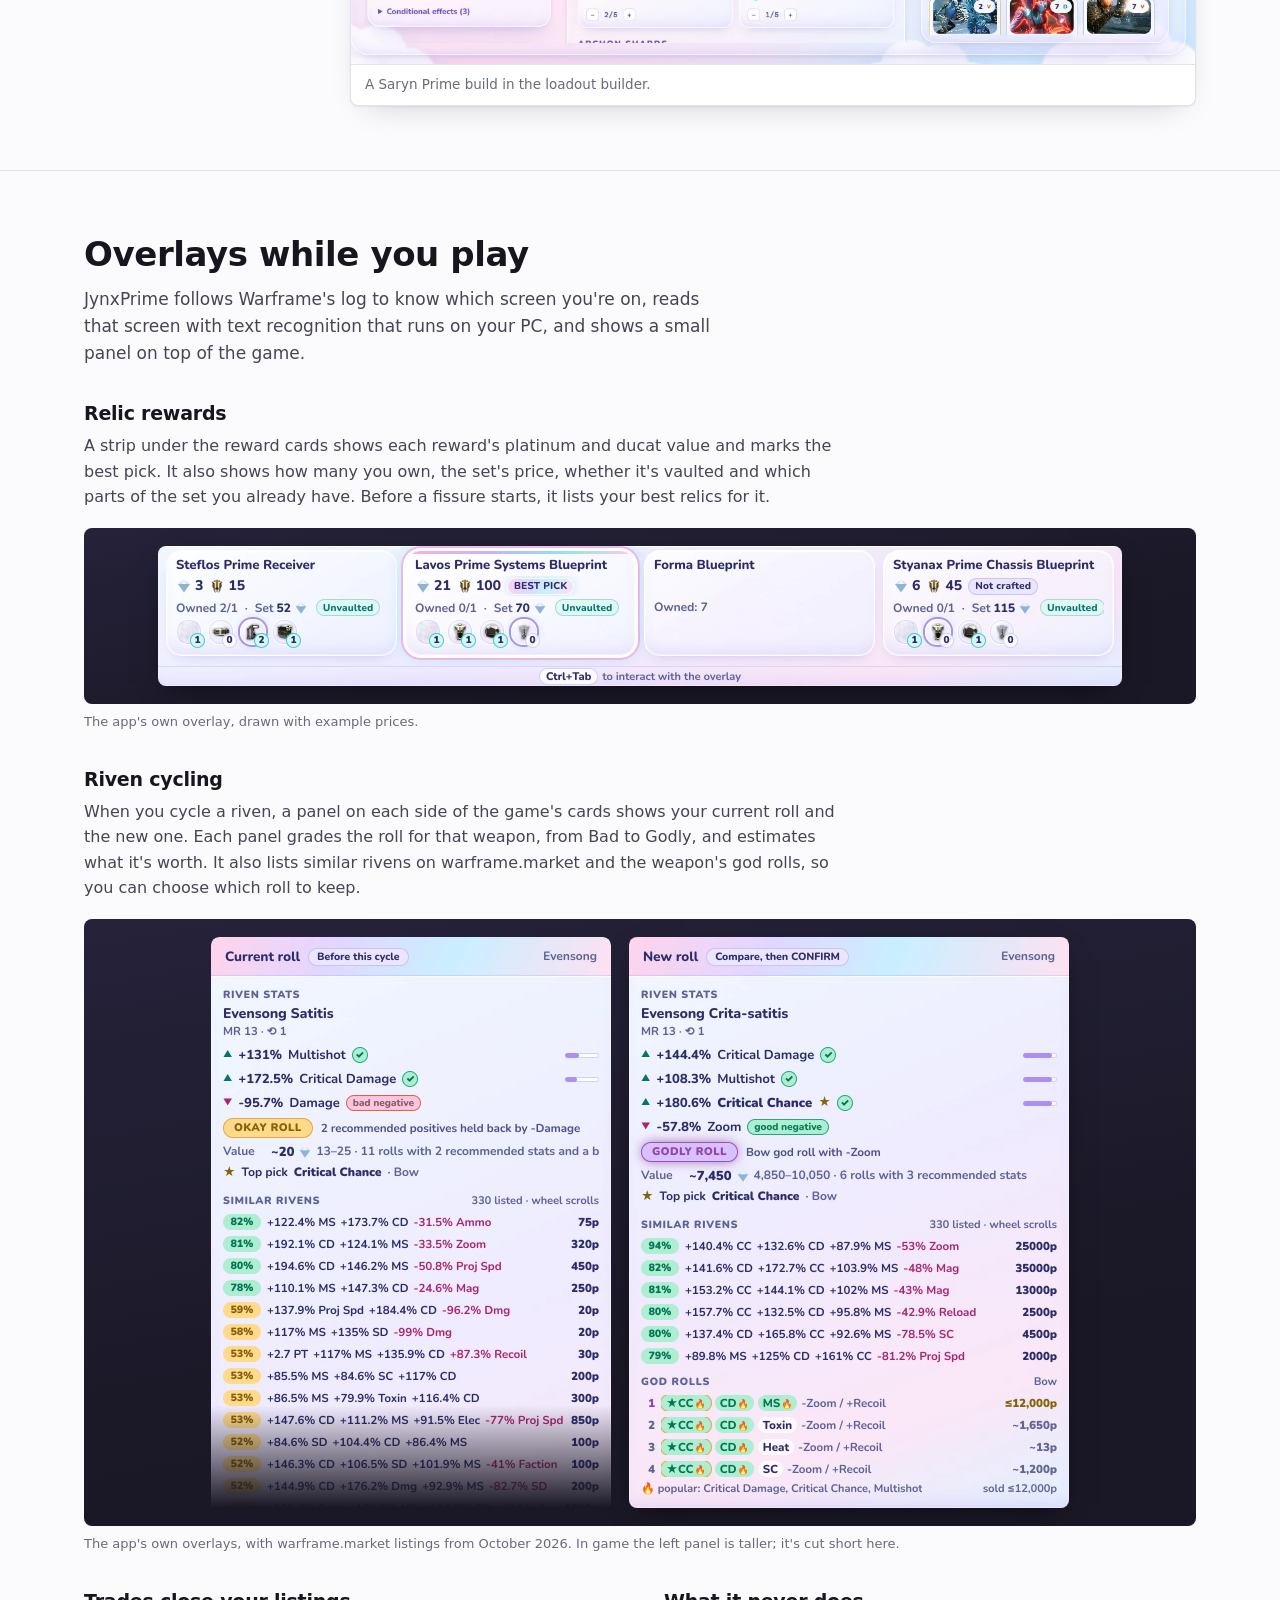
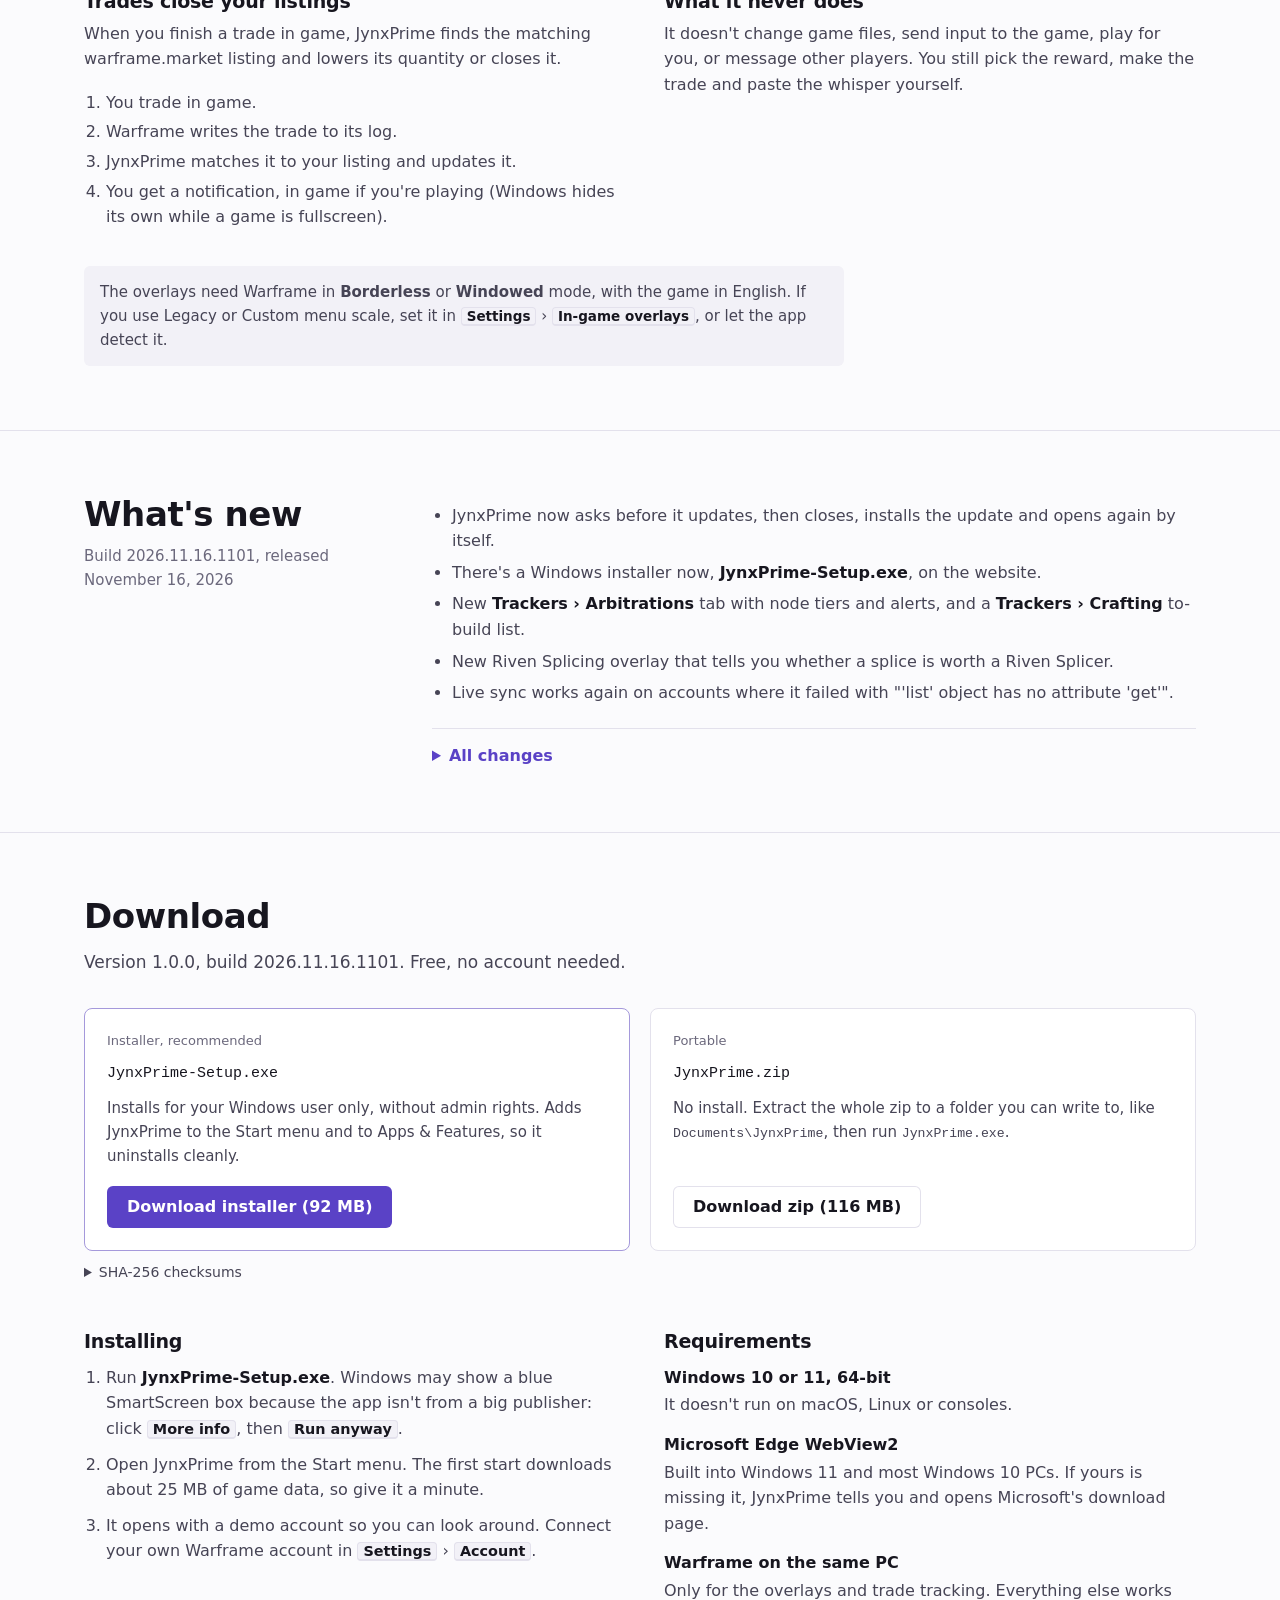
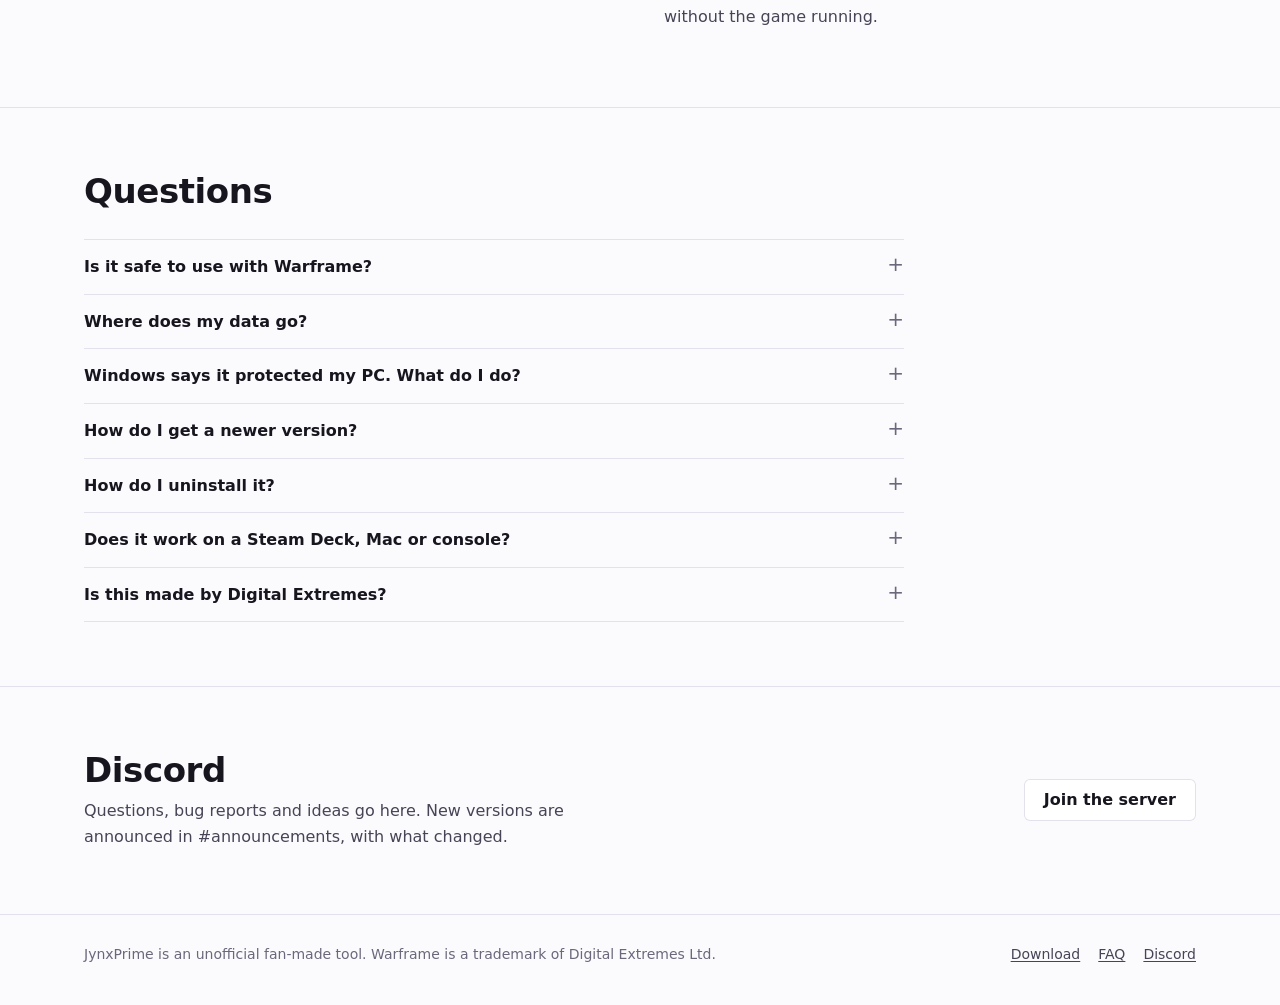
==== commit be919e3a: "Website for 2026.11.16.1101" ====
--- a/index.html
+++ b/index.html
@@ -64,7 +64,7 @@
     <div class="wrap">
       <div class="section-head">
         <h2 id="h-features">What's in it</h2>
-        <p>The pages in the app's sidebar, besides the dashboard above. The screenshots are from the app with a real account.</p>
+        <p>The pages in the app's sidebar, besides the dashboard above. The screenshots are from the app, all but one with a real account.</p>
       </div>
       <div class="tour">
         <div class="tour-list" role="tablist" aria-label="App pages" aria-orientation="vertical" id="tour-list"></div>
@@ -321,10 +321,10 @@
       title: 'Inventory',
       text: 'Parts and blueprints, relics, mods, arcanes, misc items and sets, each with current warframe.market sell and buy prices. Click an item to see where it drops, with relic chances.',
       cap: 'Inventory categories with counts and rough platinum values.' },
-    { id: 'relics', name: 'Relics', sub: 'Which ones to crack', img: 'relics', w: 1310, h: 885,
+    { id: 'relics', name: 'Relics', sub: 'Which ones to crack', img: 'relics', w: 1288, h: 862,
       title: 'Relic planner',
-      text: 'Every relic you own, ranked by expected platinum or ducats for your squad size and refinement. Void fissures (Steel Path and Void Storms too), Arbitration and the open-world cycles are listed beside it.',
-      cap: 'Relics sorted by platinum, with the open fissures on the right.' },
+      text: 'Every relic you own, Requiem relics included, ranked by expected platinum or ducats for your squad size and refinement. Void fissures (Steel Path and Void Storms too), Arbitration and the open-world cycles are listed beside it.',
+      cap: 'Relics sorted by platinum, with the open fissures on the right. An example account, with example prices.' },
     { id: 'sell', name: 'Sell list', sub: 'Spares, priced', img: 'sell', w: 1310, h: 900,
       title: 'Sell list',
       text: "JynxPrime works out what's spare (duplicates, and parts of sets you've already mastered) and prices each item. Tick what you want to sell and list it on warframe.market in one go. The Trade page also has market search with one-click whispers, your trade history and price alerts.",
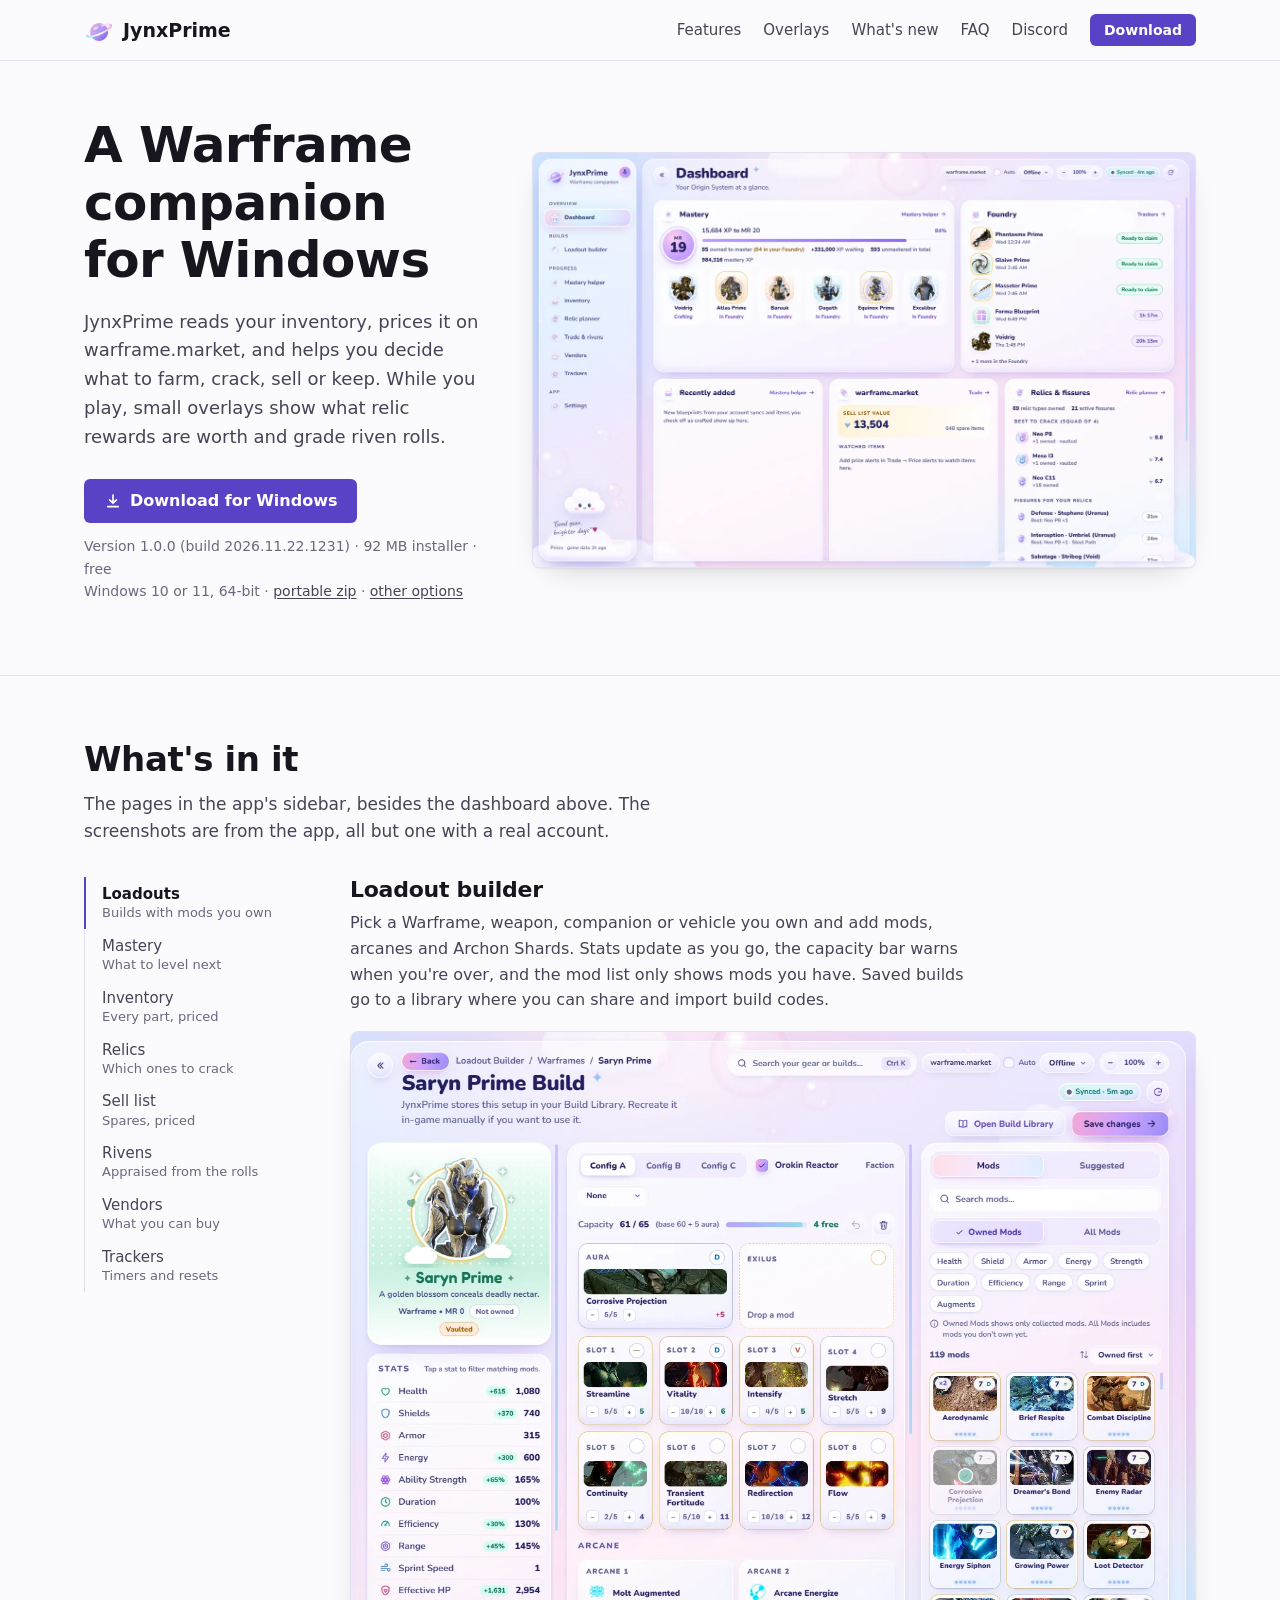
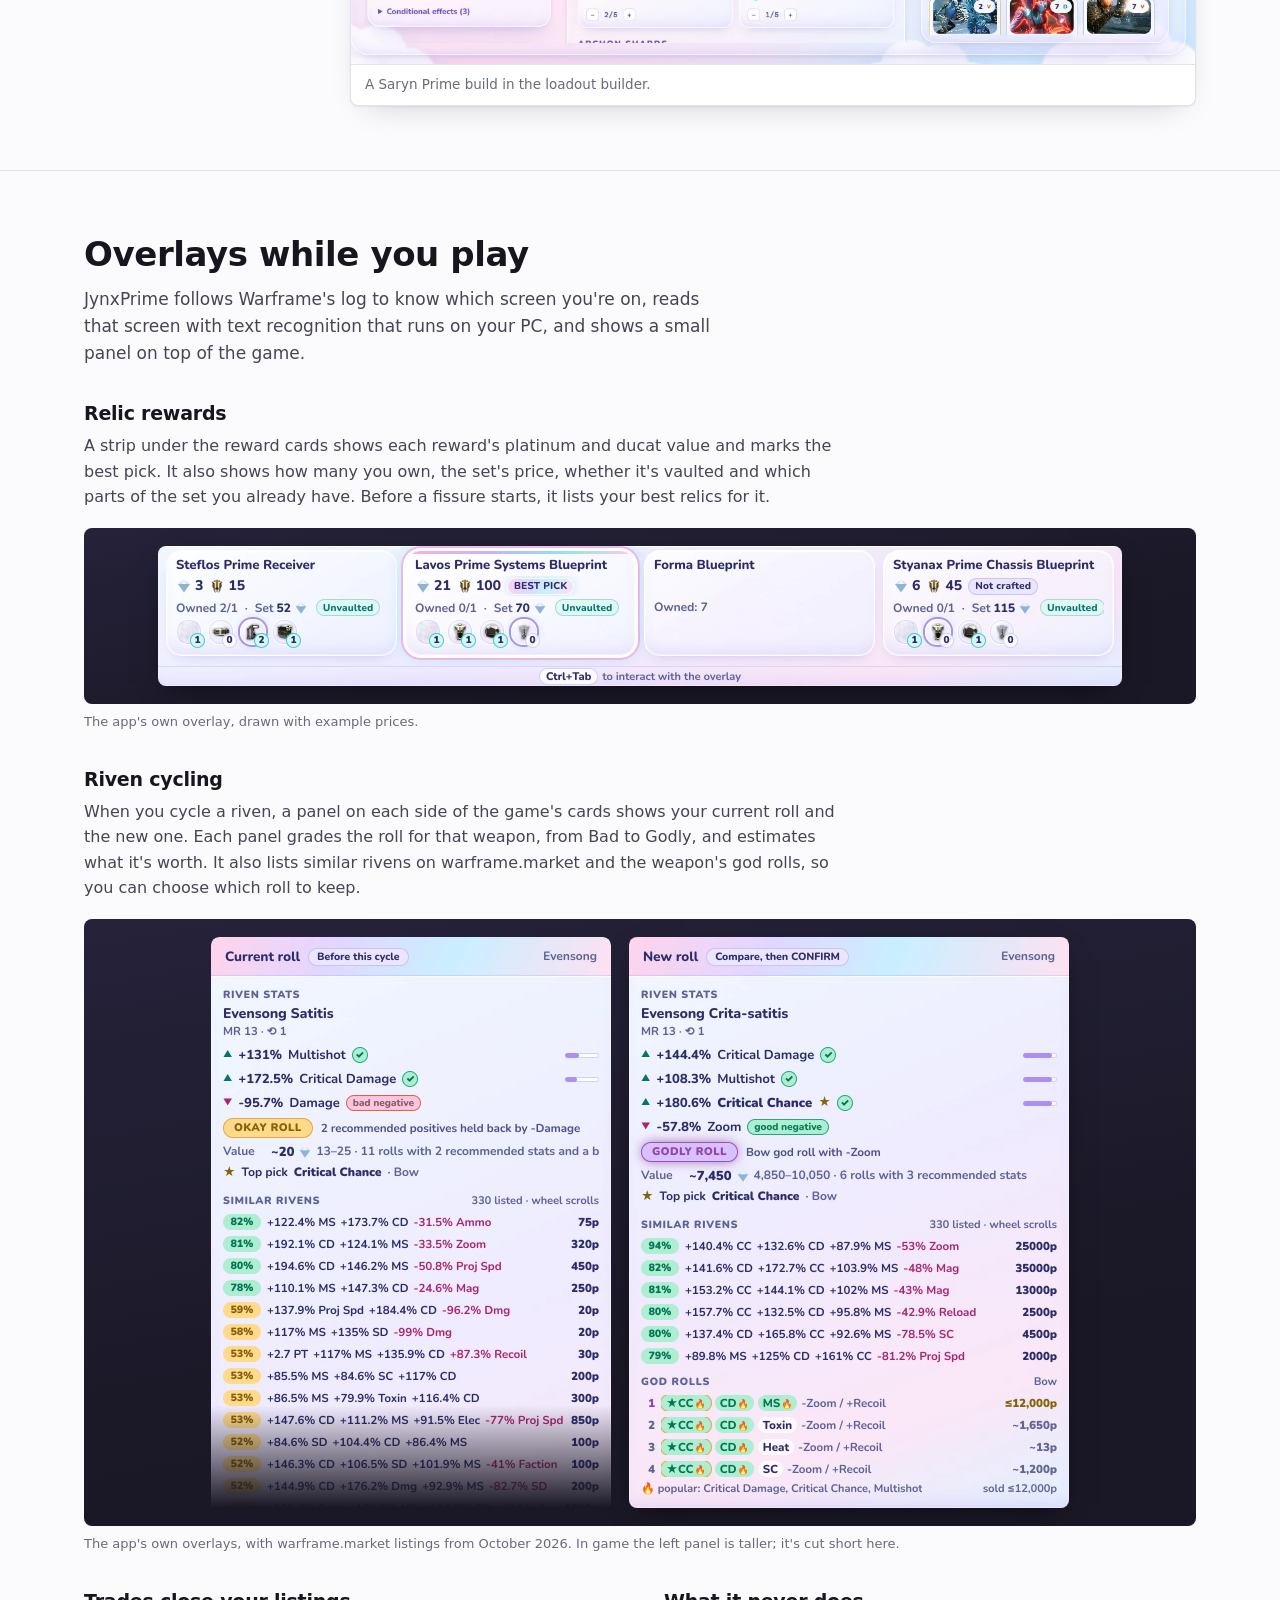
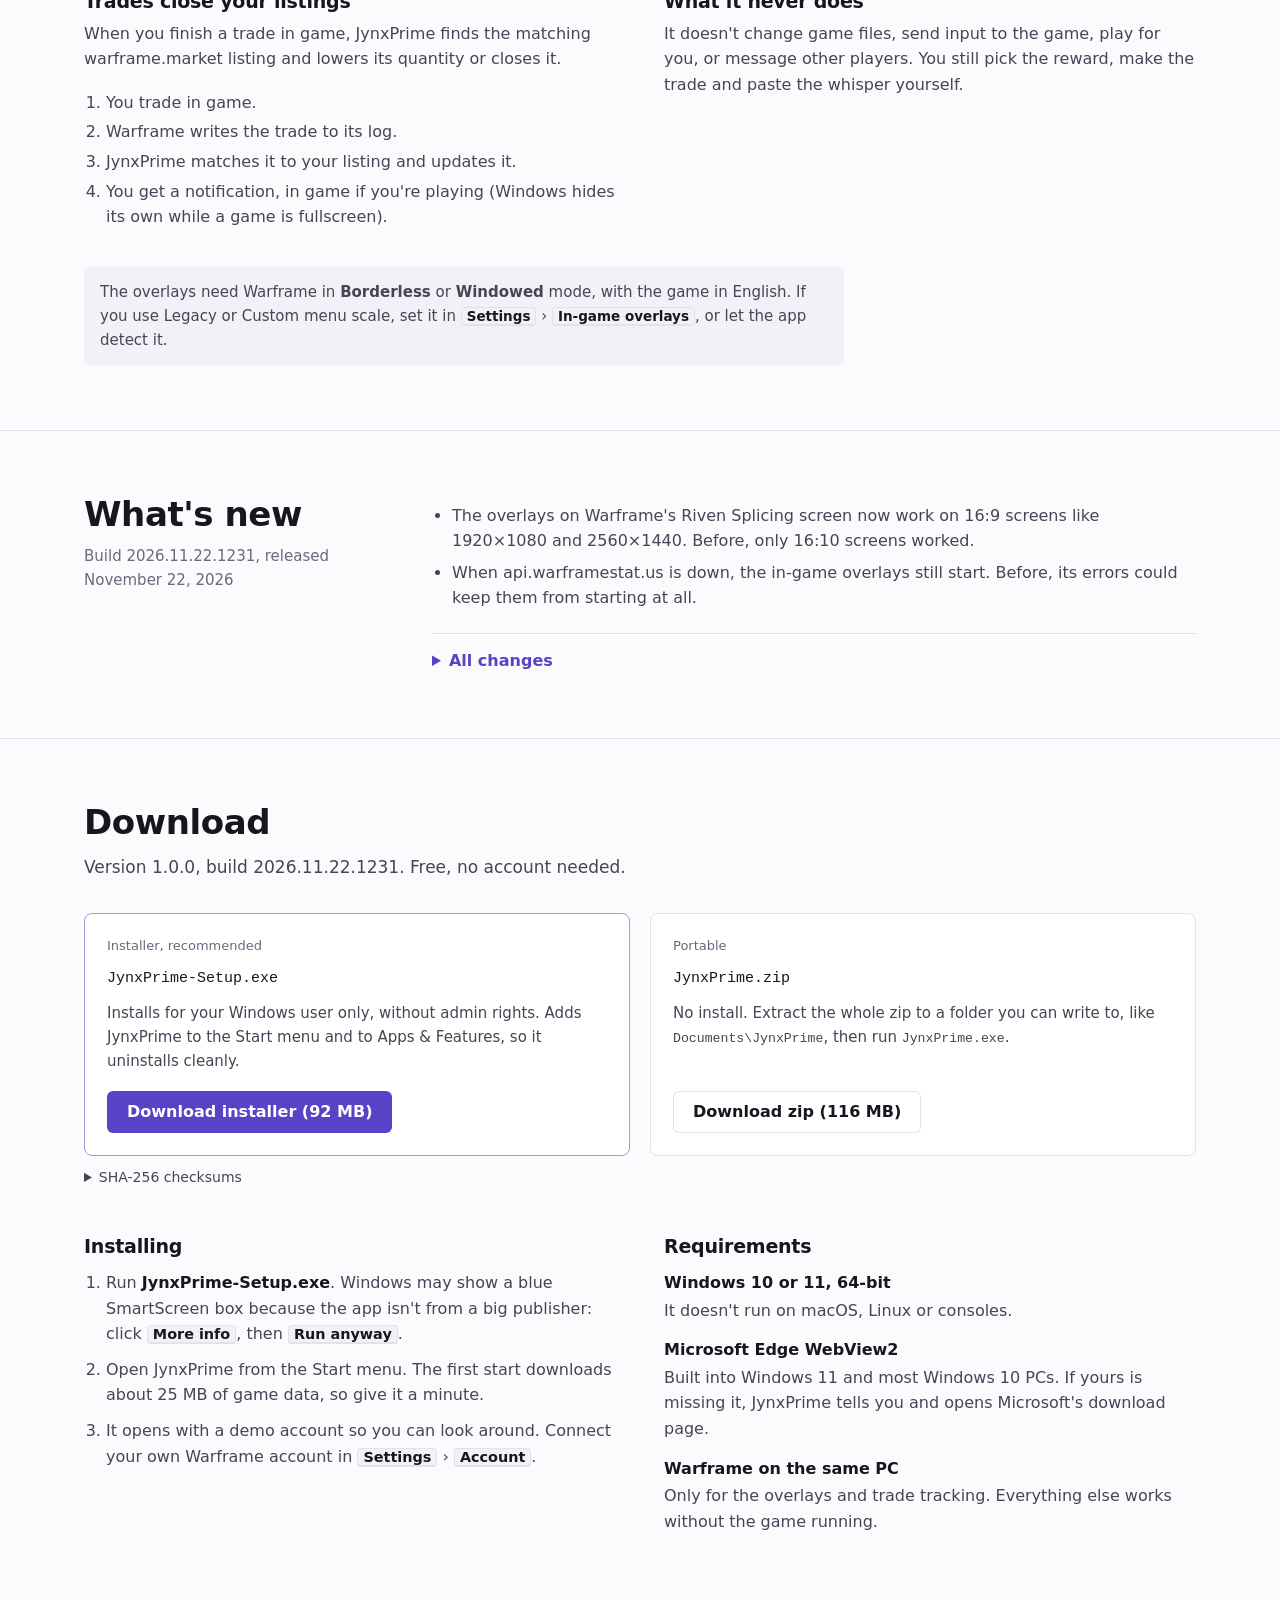
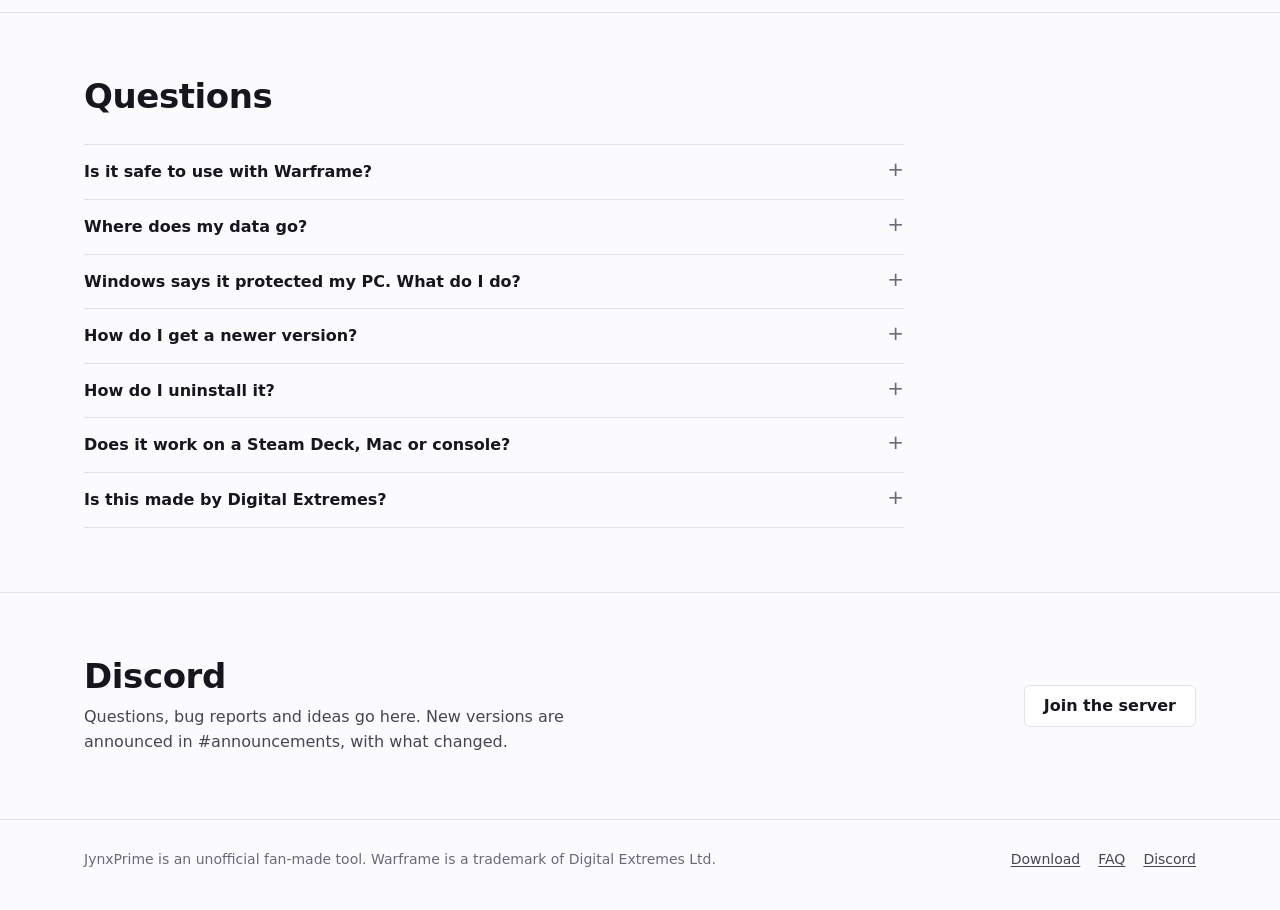
==== commit 57299e27: "Website for 2026.11.22.1231" ====
--- a/index.html
+++ b/index.html
@@ -49,7 +49,7 @@
           <svg viewBox="0 0 24 24" aria-hidden="true"><path fill="none" stroke="currentColor" stroke-width="2.2" stroke-linecap="round" stroke-linejoin="round" d="M12 4v11m0 0-4.5-4.5M12 15l4.5-4.5M5 19.5h14"/></svg>
           Download for Windows
         </a>
-        <p class="meta">Version 1.0.0 (build 2026.11.16.1101) · 92 MB installer · free<br>Windows 10 or 11, 64-bit · <a href="download/portable/">portable zip</a> · <a href="#download">other options</a></p>
+        <p class="meta">Version 1.0.0 (build 2026.11.22.1231) · 92 MB installer · free<br>Windows 10 or 11, 64-bit · <a href="download/portable/">portable zip</a> · <a href="#download">other options</a></p>
       </div>
     </div>
     <figure class="shot">
@@ -134,61 +134,44 @@
     <div class="wrap changes">
       <div>
         <h2 id="h-changes">What's new</h2>
-        <p class="when">Build 2026.11.16.1101, released November 16, 2026</p>
+        <p class="when">Build 2026.11.22.1231, released November 22, 2026</p>
       </div>
       <div class="notes">
         <ul>
-          <li>JynxPrime now asks before it updates, then closes, installs the update and opens again by itself.</li>
-          <li>There's a Windows installer now, <strong>JynxPrime-Setup.exe</strong>, on the website.</li>
-          <li>New <strong>Trackers › Arbitrations</strong> tab with node tiers and alerts, and a <strong>Trackers › Crafting</strong> to-build list.</li>
-          <li>New Riven Splicing overlay that tells you whether a splice is worth a Riven Splicer.</li>
-          <li>Live sync works again on accounts where it failed with "'list' object has no attribute 'get'".</li>
+          <li>The overlays on Warframe's Riven Splicing screen now work on 16:9 screens like 1920×1080 and 2560×1440. Before, only 16:10 screens worked.</li>
+          <li>When api.warframestat.us is down, the in-game overlays still start. Before, its errors could keep them from starting at all.</li>
         </ul>
         <details><summary>All changes</summary>
-          <h3>Installing and updating</h3>
+          <h3>Riven Splicing screen</h3>
           <ul>
-            <li>On the October version, this one update still arrives the old way: about 30 seconds after you open the app it downloads by itself ("A JynxPrime update was downloaded") and installs when you close the app. It won't open again by itself this time, so give it a few seconds and open JynxPrime yourself. From then on it asks before each update.</li>
-            <li><strong>Update JynxPrime?</strong> shows the new build and its download size, even while JynxPrime is still loading. Nothing downloads until you click <strong>Yes, update now</strong>, and then a progress bar shows the download. Click <strong>No</strong> and it asks again next start (or as soon as a newer build is out), and an <strong>Update available</strong> button stays in the top bar.</li>
-            <li>The app checks as soon as it opens and then every hour (it used to be every 6 hours).</li>
-            <li><strong>Settings › About</strong> now also says whether you're up to date, with a <strong>Check for updates</strong> button, and an <strong>Update now</strong> button when there's an update. The sidebar footer shows your version too and says when an update is available. Click it to open Settings. The version is now 1.0.0.</li>
-            <li>If JynxPrime is also open in another window, <strong>Update now</strong> asks you to close that one first. If an update still can't finish, your old version opens again and says why, and the next <strong>Update now</strong> doesn't download it again.</li>
-            <li>A copy in a folder Windows won't let it change, like Program Files, can't update itself. Its prompt offers <strong>Open the download page</strong> instead.</li>
-            <li>Downloads are now on the <a href="https://muaphdaan.github.io/JynxPrime/">JynxPrime website</a>. <strong>JynxPrime-Setup.exe</strong> (Windows 10 or 11, 64-bit) installs for your Windows user only, with no admin prompt. It adds a Start menu entry (a desktop shortcut is optional) and shows up in Windows <strong>Settings › Apps</strong>. The installed copy updates itself just like the zip. Windows may show a blue SmartScreen box when you run it: click <strong>More info</strong>, then <strong>Run anyway</strong>. Uninstalling keeps your account and settings. The zip is still there, now called JynxPrime.zip. If your zip copy already updates itself, you don't need the installer.</li>
+            <li>On 16:9 screens, <strong>Splice check</strong> often checked a guessed splice instead of the one you picked, and the panels covered the game's LOSE / GAIN and your rivens. Both panels are now placed to fit your screen's shape. <strong>Riven splicing</strong> sits at the top, right of your rivens. <strong>Splice check</strong> sits under LOSE / GAIN, or on 16:9 and wider screens under the SPLICE button.</li>
+            <li>The panels get smaller with Warframe's Menu Scale, like the game's own menus, down to a size that stays readable. They follow what you set in <strong>Settings › In-game overlays › Warframe "Menu Scale" setting</strong>, so make it match the game, or click <strong>Autodetect</strong> next to it.</li>
+            <li><strong>Splice check</strong> shows LOSE and GAIN on lines of their own, so they no longer run past the panel's edge. On small screens, when a panel is too short for every line, <strong>Splice check</strong> leaves out its last lines and <strong>Riven splicing</strong> its worst splices, whole, instead of squeezing every line.</li>
+            <li><strong>Riven splicing</strong> now shows your Riven Splicers in its header (<strong>Splicers 2</strong>) instead of at the bottom of the list. If you imported an inventory file, it says <strong>Splicers 0</strong> when you have none, where it used to say ?.</li>
+            <li>A riven whose name takes two lines on the card now gets its weapon.</li>
+            <li>JynxPrime now reads the splicing screen when something on it changes, and otherwise every 4 seconds, never more than once a second. Before, while no riven was picked, it read the screen four times a second. It now uses less of your PC's power while you play.</li>
           </ul>
-          <h3>Main window</h3>
+          <h3>All riven overlays</h3>
           <ul>
-            <li>The window has its own title bar in the app's light or dark theme. Drag it to move the window, or double-click it to maximize or restore. A maximized window has to be restored before you can drag it, and dragging to a screen edge no longer snaps it into place. On Windows 11 the corners are rounded.</li>
-            <li>With <strong>Settings › General › Show a warning when trying to close the main app window</strong> on, closing asks "Do you really want to quit JynxPrime?" in the app's own style instead of a Windows message box.</li>
+            <li>Elemental stats like Cold or Electricity, whose icon sits next to the value, are no longer missed on riven cards.</li>
+            <li>A stat line JynxPrime can't read clearly is no longer mixed into the stat above it.</li>
+            <li>When JynxPrime reads a card twice, a worse second reading no longer replaces a good first one. On 16:9 screens this could make <strong>Splice check</strong> wrongly say "No two traits on this riven splice together."</li>
+            <li>Zaw and Kitgun rivens now get their weapon too.</li>
+            <li>If Windows is set to a language like Russian or Chinese and has no English language pack, the riven overlays now show up. Before, they never opened there. JynxPrime now uses its built-in text reader (PaddleOCR) instead of Windows' for those screens.</li>
+            <li>In a Warframe window narrower than 1920 pixels, the riven overlays find the game's screens more reliably.</li>
+            <li>In <strong>Your riven</strong>, <strong>Current roll</strong> and <strong>New roll</strong>, the price range after <strong>Value</strong> now ends in "…" when it's too long, so the <strong>low data</strong>, <strong>capped</strong> and <strong>old data</strong> tags after it stay in view. Before, the text was cut off mid-word and the tags didn't show.</li>
           </ul>
-          <h3>In-game overlays</h3>
+          <h3>When warframestat.us is down</h3>
           <ul>
-            <li>Open Riven Splicing in game and pick a riven. <strong>Splice check</strong> rates the selected splice as Worth a Splicer, Maybe or Skip it. It shows what you lose and gain, the chance the extra random trait is one the weapon wants, and the riven's value before and after. <strong>Riven splicing</strong> lists every splice the riven allows, best first, and how many Riven Splicers you have (from your synced inventory; it shows ? when it can't tell). It's switched by the existing <strong>Settings › In-game overlays › Enable riven overlays</strong>.</li>
-            <li>The relic rewards overlay no longer shows junk "Not recognised" cards if you were alt-tabbed when the reward screen opened. It waits until you're back in the game, and if it still can't read the cards it says so. If you used Ctrl+Tab on it, it now closes with the reward screen.</li>
-            <li>The fissure relic picker keeps reading while it's open, so it narrows to the fissure's relic type instead of quietly listing every type. Until it can tell, a gold <strong>Fissure not read</strong> flag shows. Requiem fissures are recognised more reliably. The picker also still works if JynxPrime starts, or restarts for an update, while Warframe is already running.</li>
-            <li>Overlays appear without fading in and disappear faster when you alt-tab. The riven overlays close about 0.3 seconds after you leave the screen, and no longer get stuck open.</li>
+            <li>api.warframestat.us, where JynxPrime gets Prime part prices, much of the worldstate and WFInfo's part list, had a long outage on November 22. JynxPrime now starts the overlays and its reading of the game log (EE.log) right after the game data, and fetches Prime prices and the worldstate after that, so an outage no longer keeps them from starting.</li>
+            <li>When WFInfo's part list can't be loaded and there's no good saved copy (a new PC, or one that loaded its game data during the outage), JynxPrime no longer gets stuck on the loading screen. It starts with warframe.market's part list, with the right number of each part (2 barrels for Akbolto Prime), and tries WFInfo's again every 10 minutes.</li>
+            <li>The relic overlays and the <strong>Relic planner</strong> rank relics with the new prices as soon as they come in, at startup and when Warframe launches.</li>
+            <li>A problem in one background task (prices, the worldstate, price or Arbitration alerts, your warframe.market listings…) no longer stops the others, and no longer keeps the overlays off after Warframe starts. It's written to companion.log (in %APPDATA%\JynxPrime) instead.</li>
           </ul>
-          <h3>Rivens</h3>
+          <h3>Good to know</h3>
           <ul>
-            <li>Riven Disposition was retired in Hotfix 44.1.3, so every riven's stats are now worked out at the same 1.2 multiplier, in <strong>Trade &amp; rivens › Rivens</strong> and the in-game overlays. Stats match the game's card again, and rivens that only showed stat names now show numbers. The disposition dots, the <strong>Disposition</strong> row, the overlays' disposition multiplier and the disposition remarks in <strong>What it's worth</strong> are gone.</li>
-            <li>Price estimates convert warframe.market auctions listed before the change to the new numbers before comparing. <strong>Sell on warframe.market</strong> no longer refuses a riven because its weapon's disposition was missing.</li>
-          </ul>
-          <h3>Relics</h3>
-          <ul>
-            <li>The <strong>Relic planner</strong> has a <strong>Requiem</strong> era button.</li>
-            <li>Requiem Eterna relics you own now show up in the Relic planner, <strong>Inventory › Relics</strong> and the relic overlays.</li>
-            <li>Requiem relics aren't marked Vaulted any more, so filtering to unvaulted relics doesn't hide them.</li>
-            <li><strong>Inventory › Relics</strong> search also finds relics by their rewards, like "Lohk".</li>
-            <li>In the <strong>Relic planner</strong>, the Filters button gets a dot when filters in it are narrowing the list. An empty list says what's hiding relics and has a <strong>Clear search and filters</strong> button. If your relics can't load, it says why and offers <strong>Try again</strong>.</li>
-          </ul>
-          <h3>Trackers</h3>
-          <ul>
-            <li>New <strong>Arbitrations</strong> tab: the current Arbitration and the schedule up to 7 days ahead, with each node's S to F tier from arbi.guide (or Unrated). It also shows what's coming up from your favourites and alert tiers, and the next S and A tier nodes. Search nodes, filter by mission type or tier, or show favourites only. The <strong>Daily &amp; weekly</strong> tab's Arbitration now shows the node's tier too.</li>
-            <li>Star (★) a node, or tick tiers under <strong>Also alert for</strong>, to get an alert before it starts while JynxPrime is running. It comes 10 minutes before by default, and you can change that under <strong>Alert</strong>, from when it starts to 1 hour before. Nothing is starred at first. <strong>Settings › Notifications › Arbitrations coming up</strong> turns these alerts off.</li>
-            <li>New <strong>Crafting</strong> tab: add anything you build in the Foundry (a Warframe, weapon, part, Forma…), as many as you want. Each one shows whether it's ready to build, what you're still missing and where to get it, the credits it costs and its build time. It adds up the resources for your whole list and gives what you own to the entries at the top first, so move the one you want first to the top. It needs live sync or an imported inventory to know what you have.</li>
-          </ul>
-          <h3>Fixes</h3>
-          <ul>
-            <li>Live sync no longer fails with "'list' object has no attribute 'get'" on some accounts, for example with MOA companions. Importing an inventory file had the same problem.</li>
+            <li>The first start after this update takes a few seconds longer while JynxPrime rebuilds its game data. This also repairs game data loaded during the outage.</li>
+            <li>As before, Warframe needs to be in English for the riven overlays, and in borderless or windowed mode for all overlays.</li>
           </ul>
         </details>
       </div>
@@ -199,7 +182,7 @@
     <div class="wrap">
       <div class="section-head">
         <h2 id="h-download">Download</h2>
-        <p>Version 1.0.0, build 2026.11.16.1101. Free, no account needed.</p>
+        <p>Version 1.0.0, build 2026.11.22.1231. Free, no account needed.</p>
       </div>
       <div class="files">
         <div class="file main">
@@ -218,8 +201,8 @@
       <details class="sums">
         <summary>SHA-256 checksums</summary>
         <dl>
-          <dt>JynxPrime-Setup.exe</dt><dd>9138b56043b0f5ccbaef4a8d28362e2e9569724e8e18edb0dadc3dcc3107cc2b</dd>
-          <dt>JynxPrime.zip</dt><dd>020c2762dd25fe825c1fffbae17c21fc52579fd785f101631a91952b0b671537</dd>
+          <dt>JynxPrime-Setup.exe</dt><dd>5249f5f6f04404fb945cc05bbd42232e72bd41d40427f5356fc91b0ef8a9270e</dd>
+          <dt>JynxPrime.zip</dt><dd>c27f08f324ef36c52b4c7f1a14e5e4a8936b9fef48c1a30e3c92174a8a65b9c2</dd>
         </dl>
       </details>
       <div class="install">
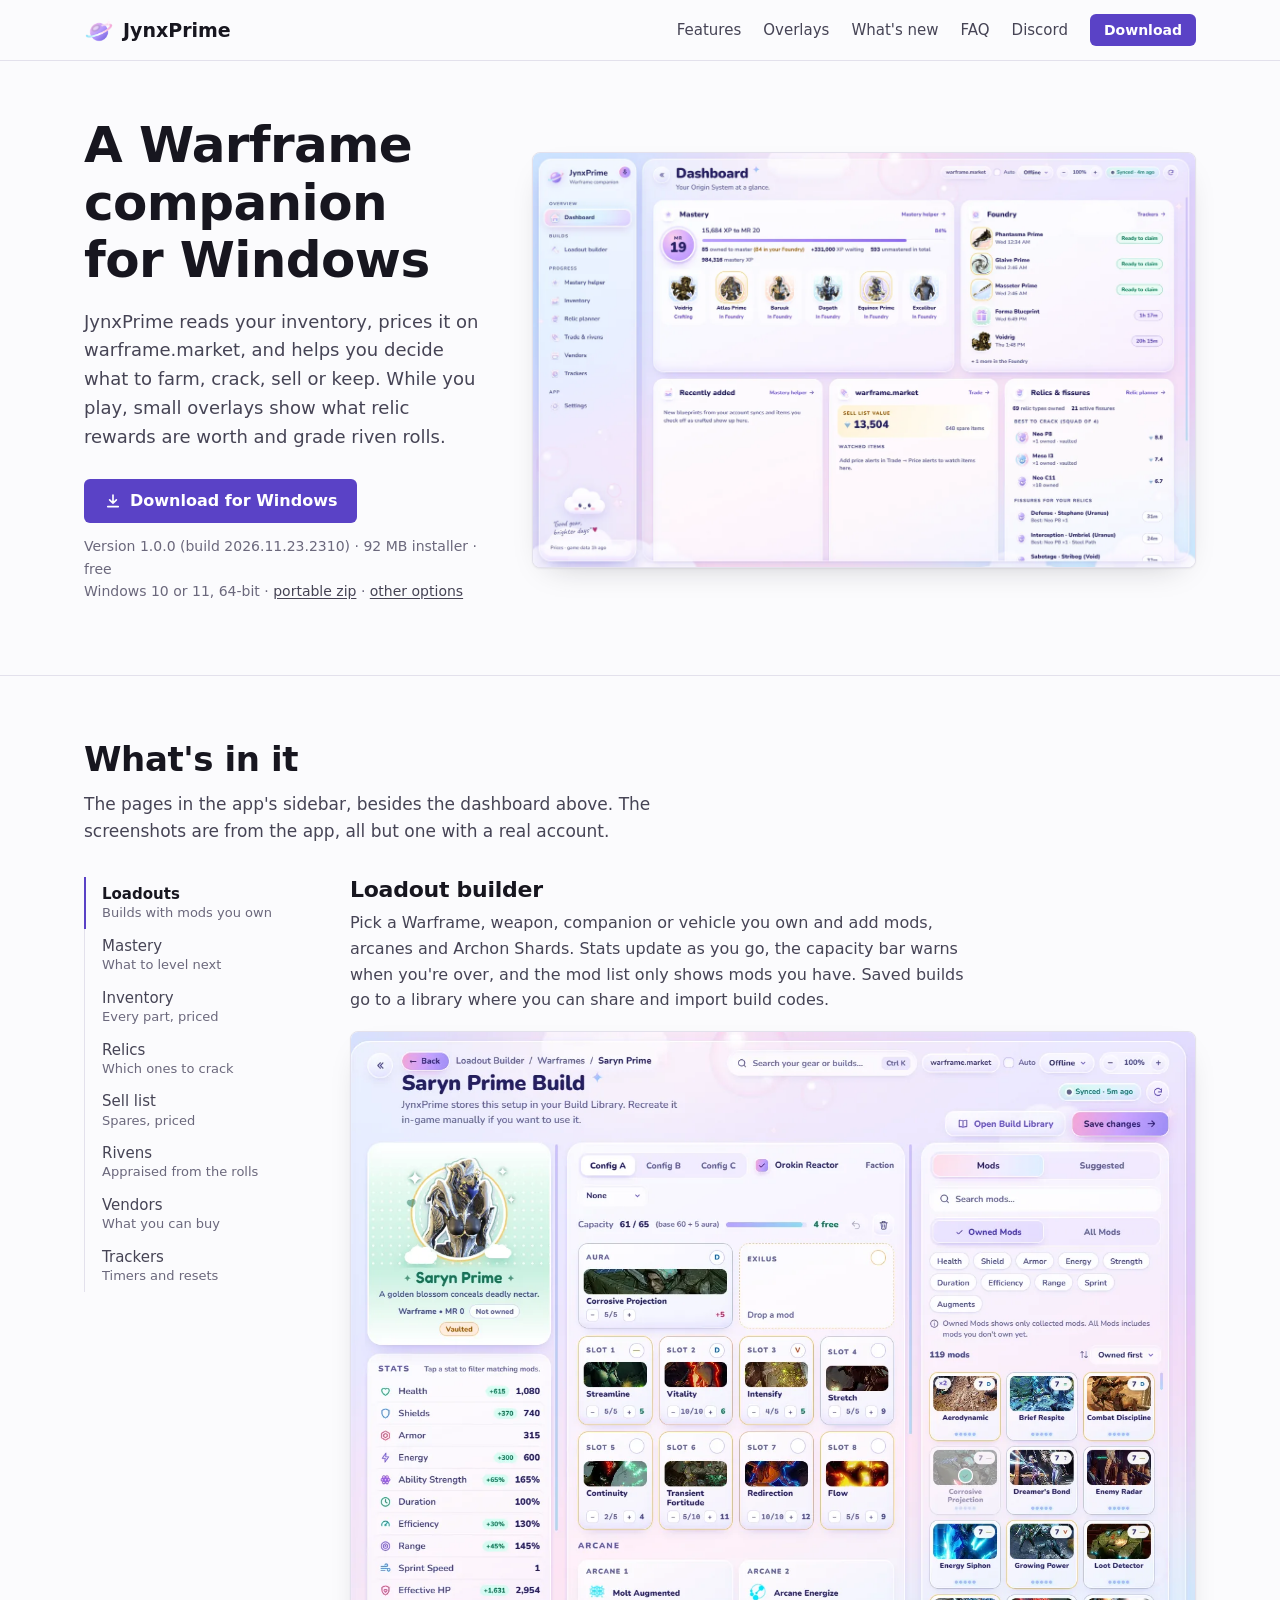
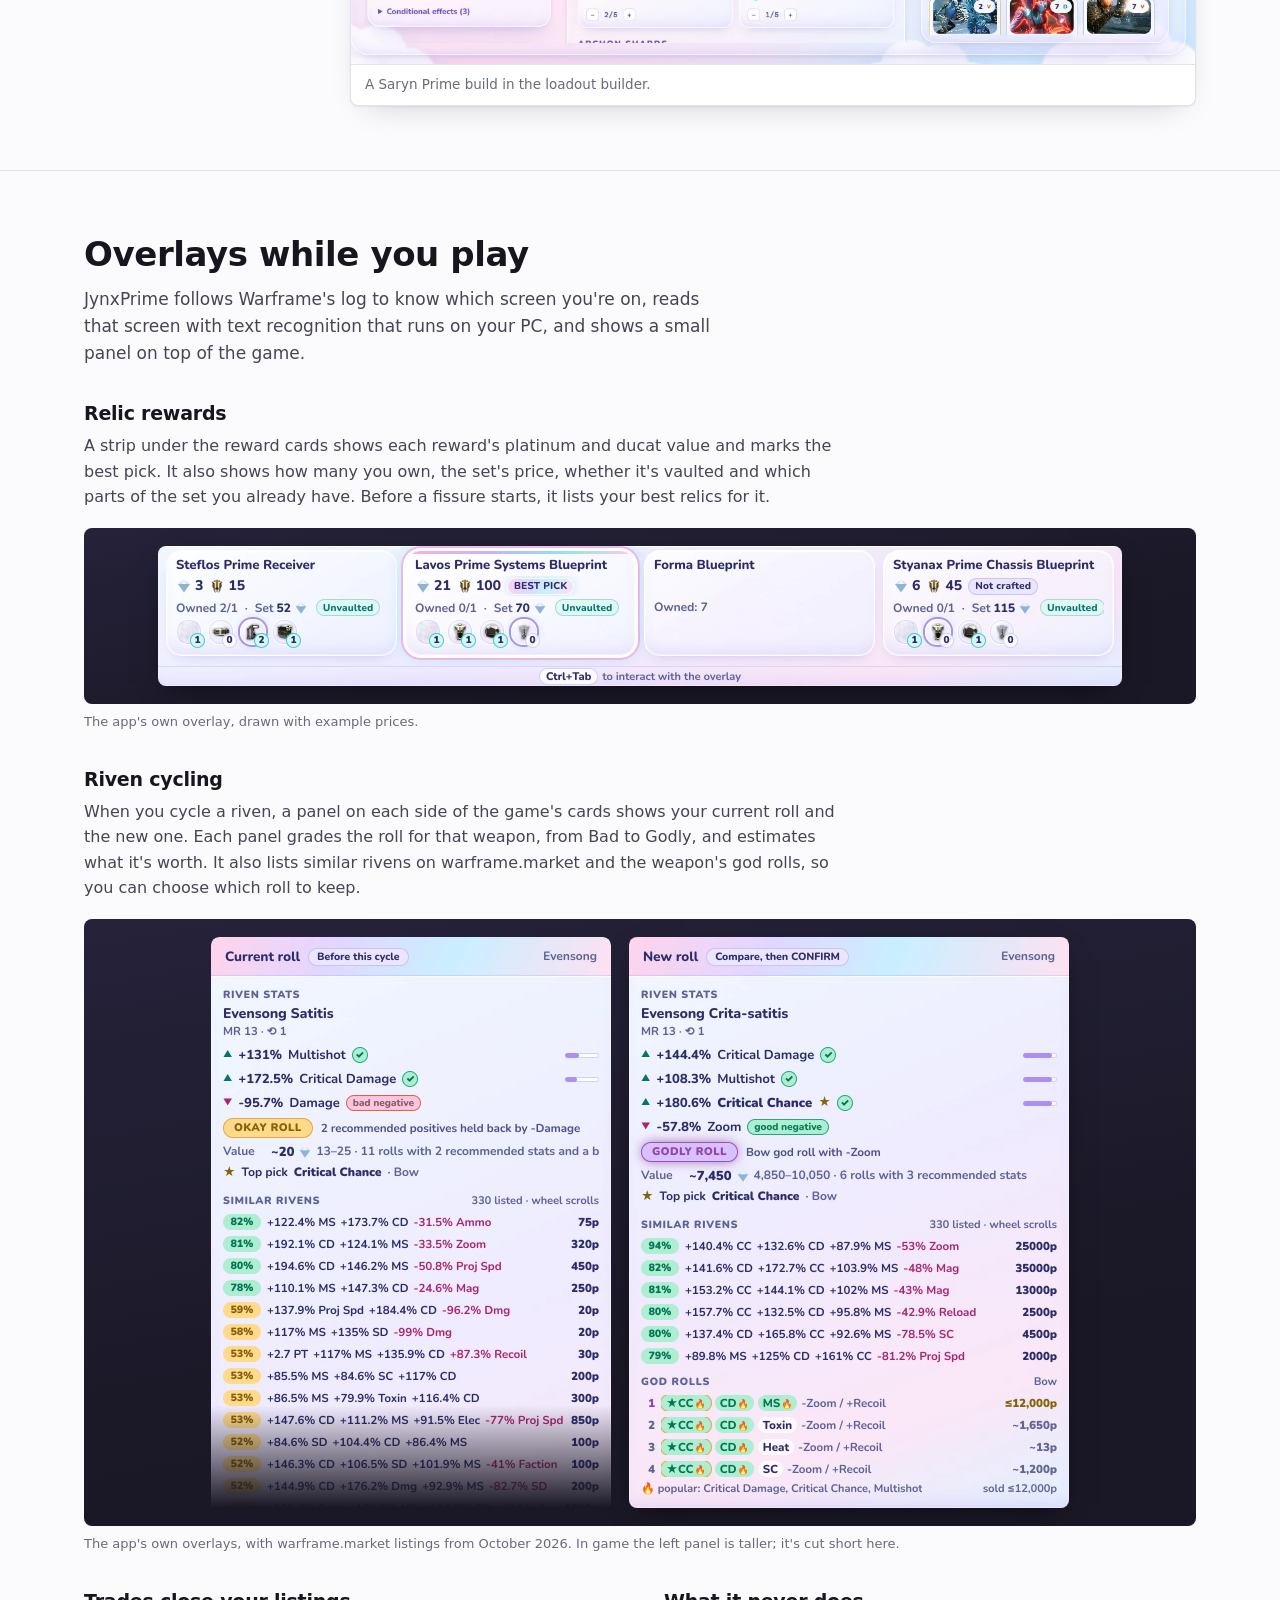
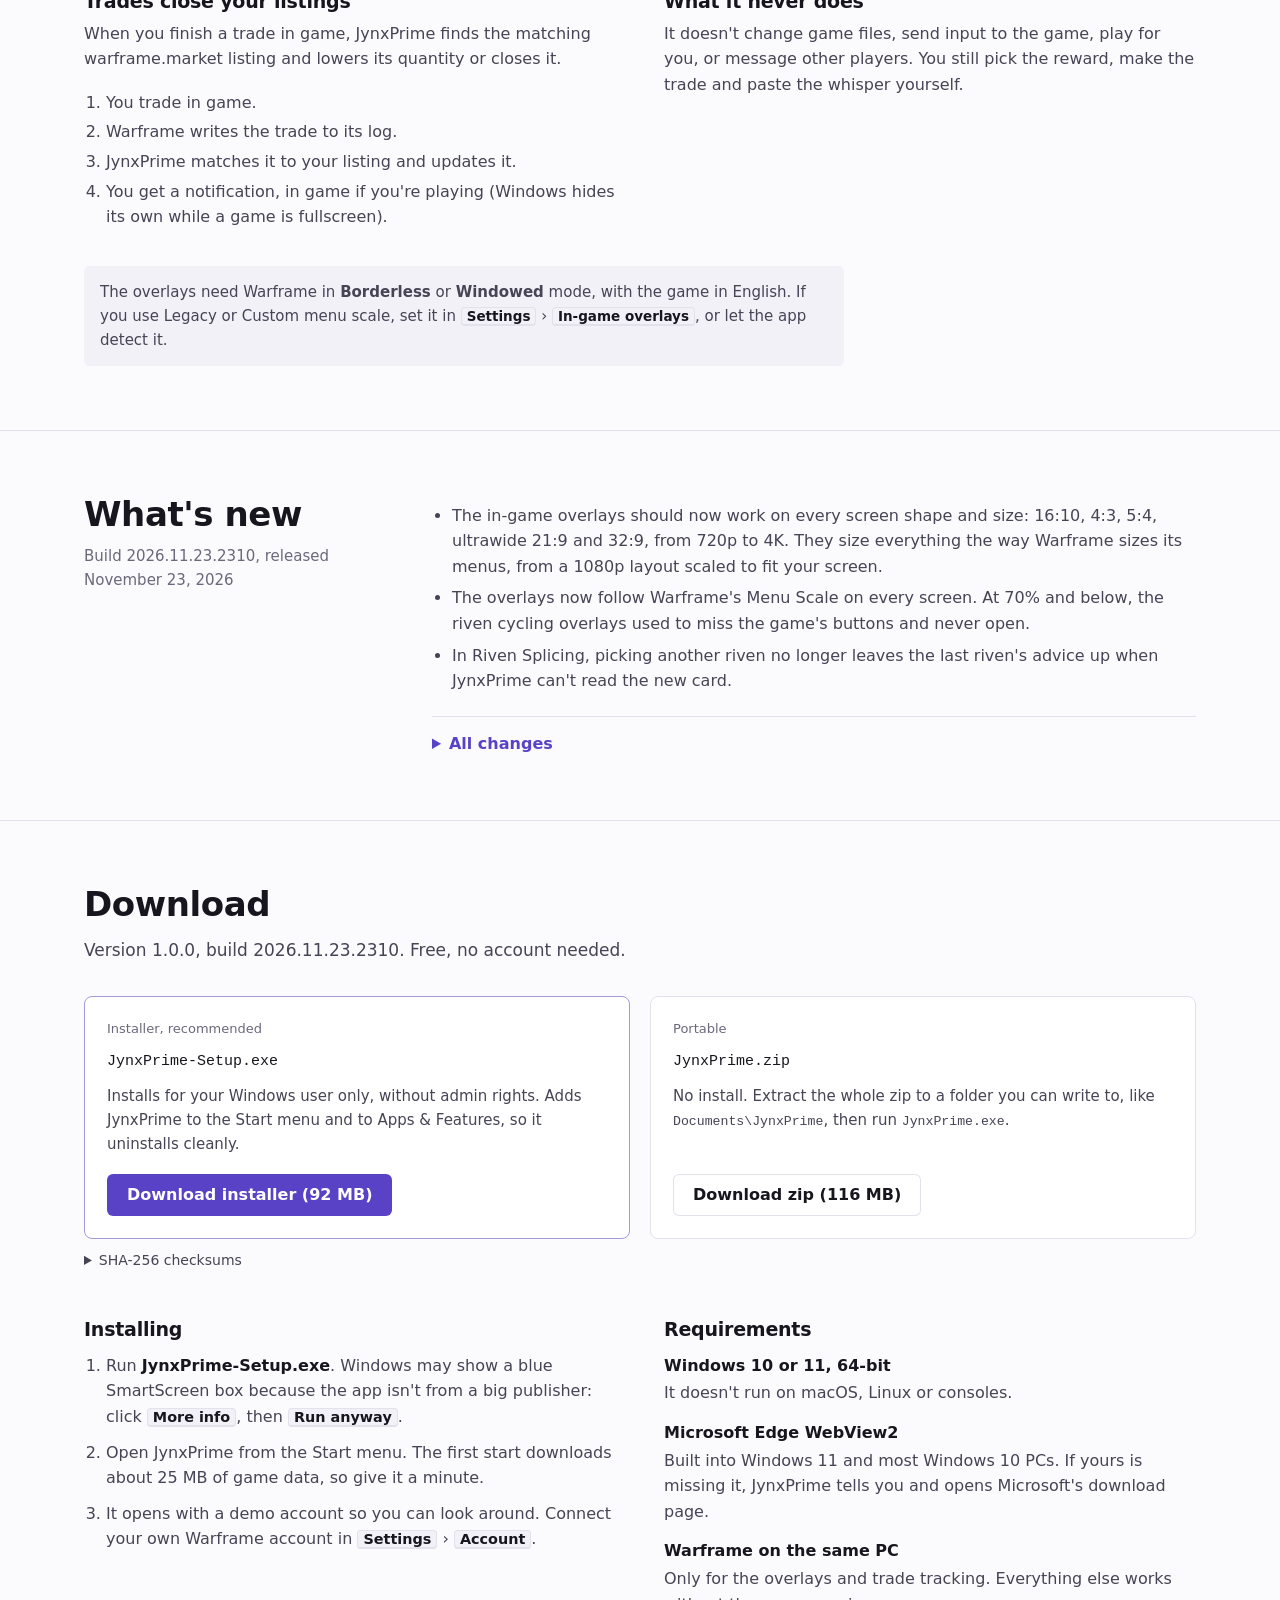
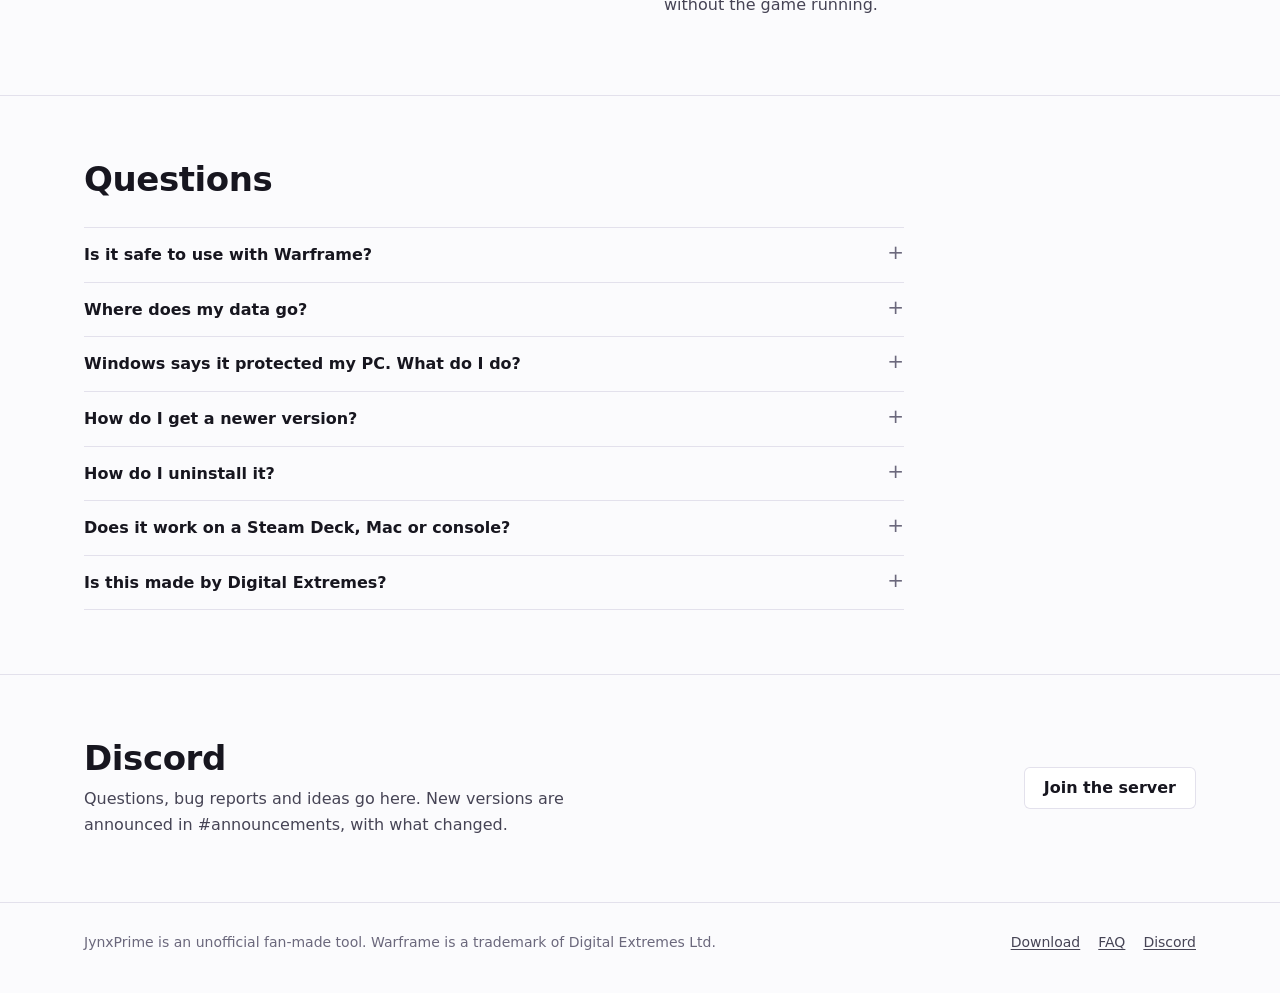
==== commit b36d1f80: "Website for 2026.11.23.2310" ====
--- a/index.html
+++ b/index.html
@@ -49,7 +49,7 @@
           <svg viewBox="0 0 24 24" aria-hidden="true"><path fill="none" stroke="currentColor" stroke-width="2.2" stroke-linecap="round" stroke-linejoin="round" d="M12 4v11m0 0-4.5-4.5M12 15l4.5-4.5M5 19.5h14"/></svg>
           Download for Windows
         </a>
-        <p class="meta">Version 1.0.0 (build 2026.11.22.1231) · 92 MB installer · free<br>Windows 10 or 11, 64-bit · <a href="download/portable/">portable zip</a> · <a href="#download">other options</a></p>
+        <p class="meta">Version 1.0.0 (build 2026.11.23.2310) · 92 MB installer · free<br>Windows 10 or 11, 64-bit · <a href="download/portable/">portable zip</a> · <a href="#download">other options</a></p>
       </div>
     </div>
     <figure class="shot">
@@ -134,44 +134,44 @@
     <div class="wrap changes">
       <div>
         <h2 id="h-changes">What's new</h2>
-        <p class="when">Build 2026.11.22.1231, released November 22, 2026</p>
+        <p class="when">Build 2026.11.23.2310, released November 23, 2026</p>
       </div>
       <div class="notes">
         <ul>
-          <li>The overlays on Warframe's Riven Splicing screen now work on 16:9 screens like 1920×1080 and 2560×1440. Before, only 16:10 screens worked.</li>
-          <li>When api.warframestat.us is down, the in-game overlays still start. Before, its errors could keep them from starting at all.</li>
+          <li>The in-game overlays should now work on every screen shape and size: 16:10, 4:3, 5:4, ultrawide 21:9 and 32:9, from 720p to 4K. They size everything the way Warframe sizes its menus, from a 1080p layout scaled to fit your screen.</li>
+          <li>The overlays now follow Warframe's Menu Scale on every screen. At 70% and below, the riven cycling overlays used to miss the game's buttons and never open.</li>
+          <li>In Riven Splicing, picking another riven no longer leaves the last riven's advice up when JynxPrime can't read the new card.</li>
         </ul>
         <details><summary>All changes</summary>
-          <h3>Riven Splicing screen</h3>
-          <ul>
-            <li>On 16:9 screens, <strong>Splice check</strong> often checked a guessed splice instead of the one you picked, and the panels covered the game's LOSE / GAIN and your rivens. Both panels are now placed to fit your screen's shape. <strong>Riven splicing</strong> sits at the top, right of your rivens. <strong>Splice check</strong> sits under LOSE / GAIN, or on 16:9 and wider screens under the SPLICE button.</li>
-            <li>The panels get smaller with Warframe's Menu Scale, like the game's own menus, down to a size that stays readable. They follow what you set in <strong>Settings › In-game overlays › Warframe "Menu Scale" setting</strong>, so make it match the game, or click <strong>Autodetect</strong> next to it.</li>
-            <li><strong>Splice check</strong> shows LOSE and GAIN on lines of their own, so they no longer run past the panel's edge. On small screens, when a panel is too short for every line, <strong>Splice check</strong> leaves out its last lines and <strong>Riven splicing</strong> its worst splices, whole, instead of squeezing every line.</li>
-            <li><strong>Riven splicing</strong> now shows your Riven Splicers in its header (<strong>Splicers 2</strong>) instead of at the bottom of the list. If you imported an inventory file, it says <strong>Splicers 0</strong> when you have none, where it used to say ?.</li>
-            <li>A riven whose name takes two lines on the card now gets its weapon.</li>
-            <li>JynxPrime now reads the splicing screen when something on it changes, and otherwise every 4 seconds, never more than once a second. Before, while no riven was picked, it read the screen four times a second. It now uses less of your PC's power while you play.</li>
-          </ul>
-          <h3>All riven overlays</h3>
-          <ul>
-            <li>Elemental stats like Cold or Electricity, whose icon sits next to the value, are no longer missed on riven cards.</li>
-            <li>A stat line JynxPrime can't read clearly is no longer mixed into the stat above it.</li>
-            <li>When JynxPrime reads a card twice, a worse second reading no longer replaces a good first one. On 16:9 screens this could make <strong>Splice check</strong> wrongly say "No two traits on this riven splice together."</li>
-            <li>Zaw and Kitgun rivens now get their weapon too.</li>
-            <li>If Windows is set to a language like Russian or Chinese and has no English language pack, the riven overlays now show up. Before, they never opened there. JynxPrime now uses its built-in text reader (PaddleOCR) instead of Windows' for those screens.</li>
-            <li>In a Warframe window narrower than 1920 pixels, the riven overlays find the game's screens more reliably.</li>
-            <li>In <strong>Your riven</strong>, <strong>Current roll</strong> and <strong>New roll</strong>, the price range after <strong>Value</strong> now ends in "…" when it's too long, so the <strong>low data</strong>, <strong>capped</strong> and <strong>old data</strong> tags after it stay in view. Before, the text was cut off mid-word and the tags didn't show.</li>
-          </ul>
-          <h3>When warframestat.us is down</h3>
-          <ul>
-            <li>api.warframestat.us, where JynxPrime gets Prime part prices, much of the worldstate and WFInfo's part list, had a long outage on November 22. JynxPrime now starts the overlays and its reading of the game log (EE.log) right after the game data, and fetches Prime prices and the worldstate after that, so an outage no longer keeps them from starting.</li>
-            <li>When WFInfo's part list can't be loaded and there's no good saved copy (a new PC, or one that loaded its game data during the outage), JynxPrime no longer gets stuck on the loading screen. It starts with warframe.market's part list, with the right number of each part (2 barrels for Akbolto Prime), and tries WFInfo's again every 10 minutes.</li>
-            <li>The relic overlays and the <strong>Relic planner</strong> rank relics with the new prices as soon as they come in, at startup and when Warframe launches.</li>
-            <li>A problem in one background task (prices, the worldstate, price or Arbitration alerts, your warframe.market listings…) no longer stops the others, and no longer keeps the overlays off after Warframe starts. It's written to companion.log (in %APPDATA%\JynxPrime) instead.</li>
+          <h3>Every screen shape</h3>
+          <ul>
+            <li>The overlays grow and shrink with the game like its menus do: bigger at 1440p and 4K, smaller but still readable at 720p. At 1920×1080 their content is the same size as before. If you set <strong>Rewards overlay size</strong> to Large or Extra large because it was small on a 1440p or 4K screen, try Compact again.</li>
+            <li>Relic rewards: on 16:10, 4:3 and 5:4 screens, the reward names are read from the right places. Before, four rewards could be read as three. At 720p, 768p and 900p, the rewards overlay no longer covers the bottom of the booster row.</li>
+            <li>Relic selection: on 4:3 and 5:4 screens, Omnia fissures are now recognised, and at 1024×768 the relic overlay no longer covers the fifth column of relics.</li>
+            <li>Rivens linked in chat: on ultrawide screens, the card now sits right beside the game's popup instead of at the far edge.</li>
+            <li>Riven cycling: on 16:10, 4:3 and 5:4 screens, JynxPrime finds the riven card by its MR line, so it never shows a roll made of the wrong lines. If it can't tell, it shows nothing. On 32:9 screens it now finds the riven's weapon.</li>
+            <li>Riven Splicing: <strong>Splice check</strong> and <strong>Riven splicing</strong> are only as tall as what's in them, so on 4:3 and 5:4 screens and at lower Menu Scales they no longer cover the game with empty space. On 4:3 and 5:4, <strong>Riven splicing</strong> now sits under <strong>Splice check</strong>, where it has more room. On ultrawide screens, JynxPrime finds the splicing column from the game's SPLICE button.</li>
+            <li>When Windows' built-in text reader takes the game's text as slightly tilted, JynxPrime now corrects the positions it reports. Before, this could keep the riven cycling overlays from noticing the reroll screen.</li>
+          </ul>
+          <h3>Menu Scale</h3>
+          <ul>
+            <li>Set it in <strong>Settings › In-game overlays › Warframe "Menu Scale" setting</strong>, or click <strong>Autodetect</strong> next to it. With a Custom Menu Scale, Autodetect now reads the right percentage. Before, it could come out far too small (even 1%), so if you use Custom, click it again.</li>
+            <li>Below Full, the riven cycling overlays now open at 70% and below and with Legacy at 1440p, and they no longer cover the currency bar or LOCK TRAIT. The relic overlay no longer covers the currency bar, and it shows your Void Traces at 90% and below instead of "–".</li>
+            <li>With Legacy on 16:10 screens like 1920×1200, JynxPrime now takes the menus as full size, which should match the game (not yet checked in game).</li>
+          </ul>
+          <h3>Riven Splicing</h3>
+          <ul>
+            <li>When you pick another riven and its card can't be read yet, both panels dim and say <strong>reading…</strong>, then show "Can't read the riven on screen." Before, they could keep the last riven's splices up.</li>
+            <li>If JynxPrime finds the splicing screen but can't read it at all, the panels now open after a few seconds and say so. Before, nothing showed up.</li>
+          </ul>
+          <h3>Other fixes</h3>
+          <ul>
+            <li>A riven linked in chat is no longer taken for its weapon's Prime version when someone in chat names the Prime (like "WTB Soma Prime").</li>
+            <li>With Warframe on a second monitor, the overlays no longer jump to your main monitor when JynxPrime briefly loses track of the game window.</li>
           </ul>
           <h3>Good to know</h3>
           <ul>
-            <li>The first start after this update takes a few seconds longer while JynxPrime rebuilds its game data. This also repairs game data loaded during the outage.</li>
-            <li>As before, Warframe needs to be in English for the riven overlays, and in borderless or windowed mode for all overlays.</li>
+            <li>Only 16:9 screens (and 16:10 on the Riven Splicing screen) were measured in the game so far. Other shapes follow Warframe's sizing rules. If an overlay looks off on your screen, a screenshot and your companion.log (in %APPDATA%\JynxPrime) help: it now notes your game's size and Menu Scale when it sees a screen it can't read.</li>
           </ul>
         </details>
       </div>
@@ -182,7 +182,7 @@
     <div class="wrap">
       <div class="section-head">
         <h2 id="h-download">Download</h2>
-        <p>Version 1.0.0, build 2026.11.22.1231. Free, no account needed.</p>
+        <p>Version 1.0.0, build 2026.11.23.2310. Free, no account needed.</p>
       </div>
       <div class="files">
         <div class="file main">
@@ -201,8 +201,8 @@
       <details class="sums">
         <summary>SHA-256 checksums</summary>
         <dl>
-          <dt>JynxPrime-Setup.exe</dt><dd>5249f5f6f04404fb945cc05bbd42232e72bd41d40427f5356fc91b0ef8a9270e</dd>
-          <dt>JynxPrime.zip</dt><dd>c27f08f324ef36c52b4c7f1a14e5e4a8936b9fef48c1a30e3c92174a8a65b9c2</dd>
+          <dt>JynxPrime-Setup.exe</dt><dd>e595f8e855798790a6816cd6d6394cc83419f73c9d321cd9331c12cd10996b54</dd>
+          <dt>JynxPrime.zip</dt><dd>1dd03e67e1852e64efff7b16f0c4df51ecd5e9f5365f855a778f472094973635</dd>
         </dl>
       </details>
       <div class="install">
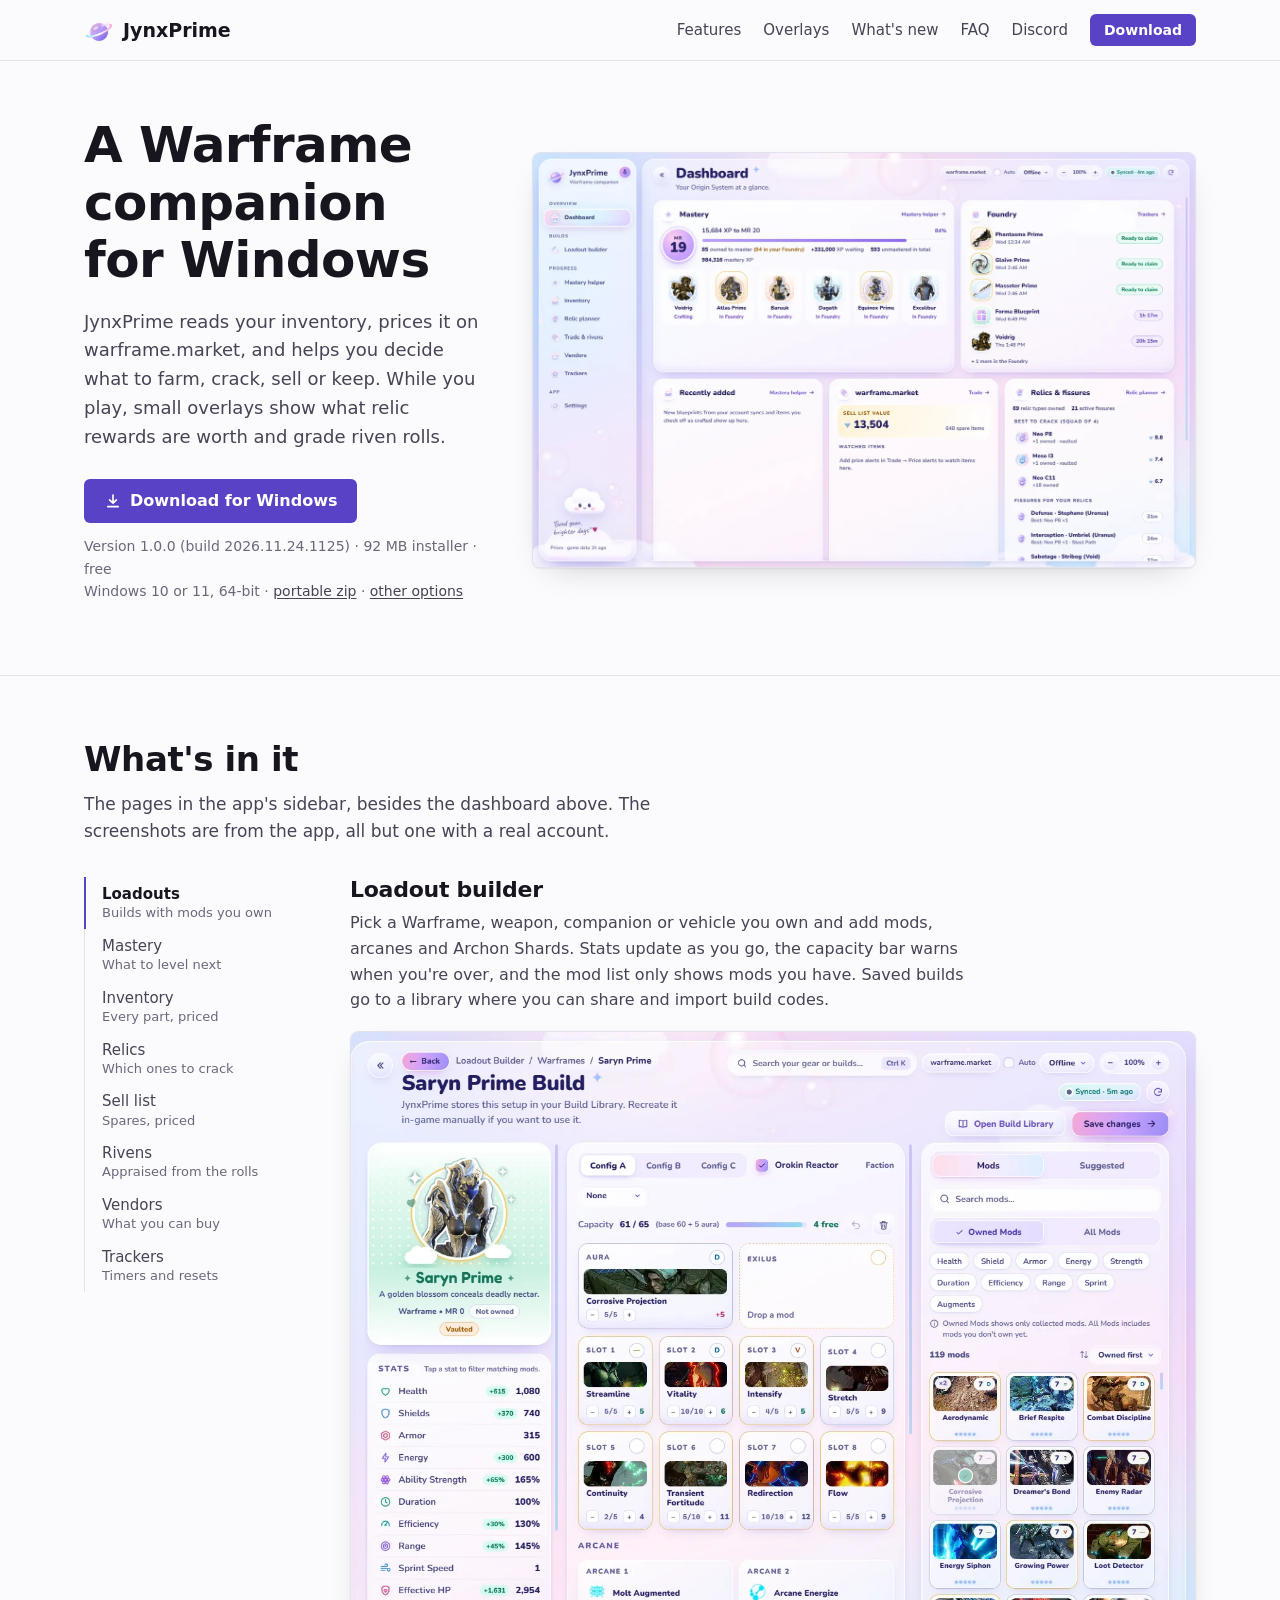
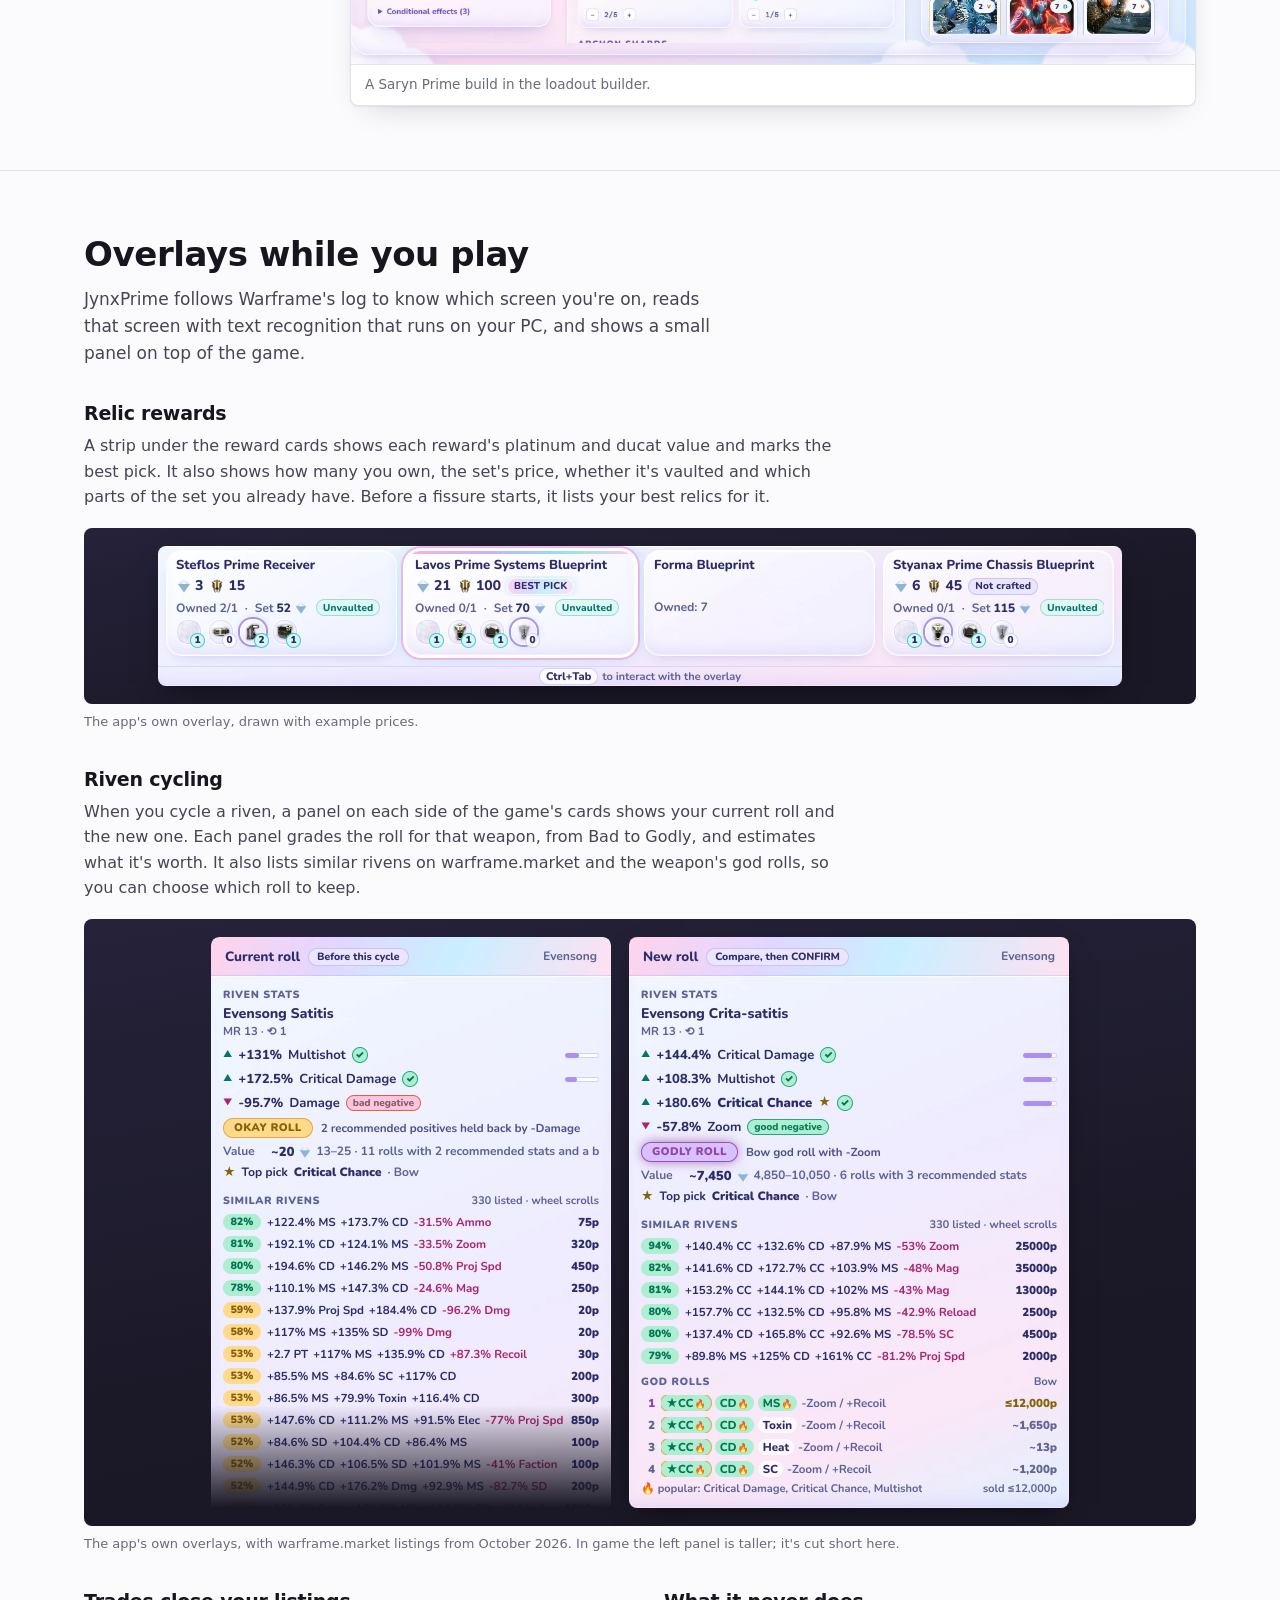
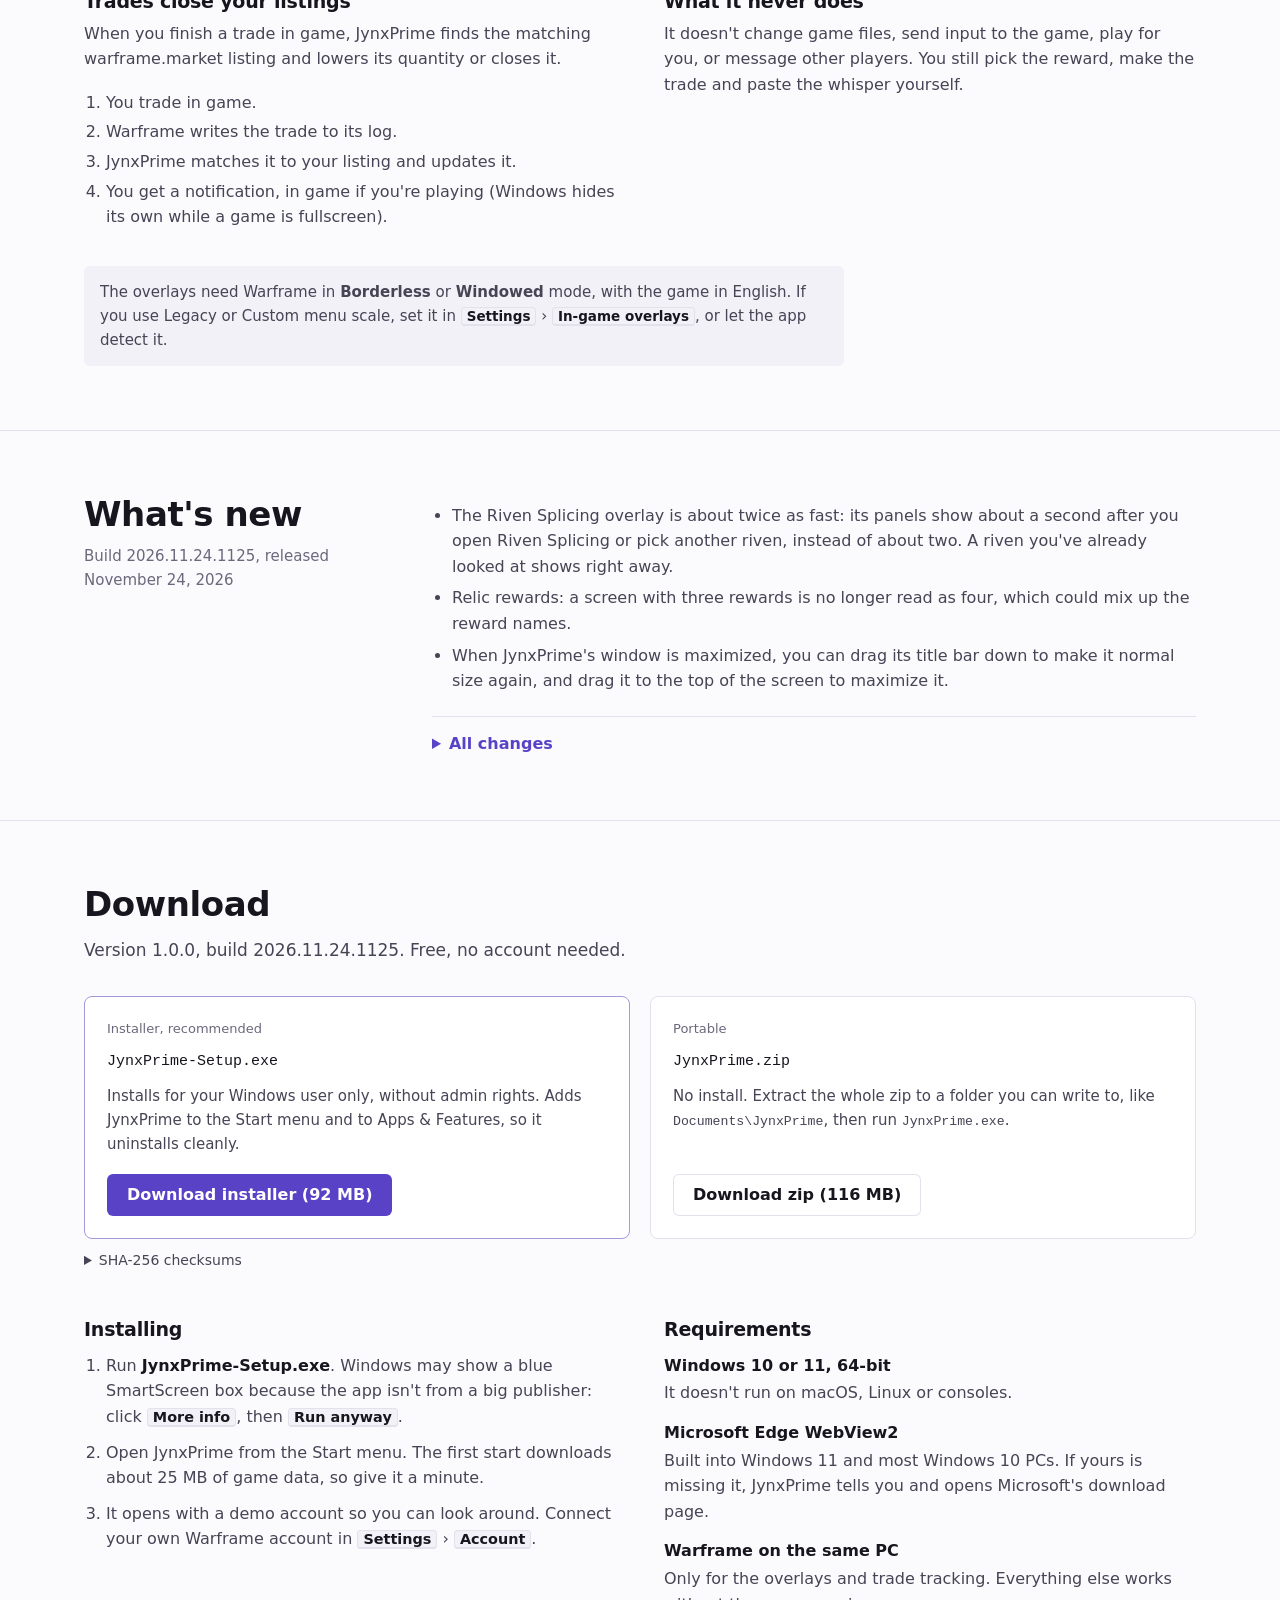
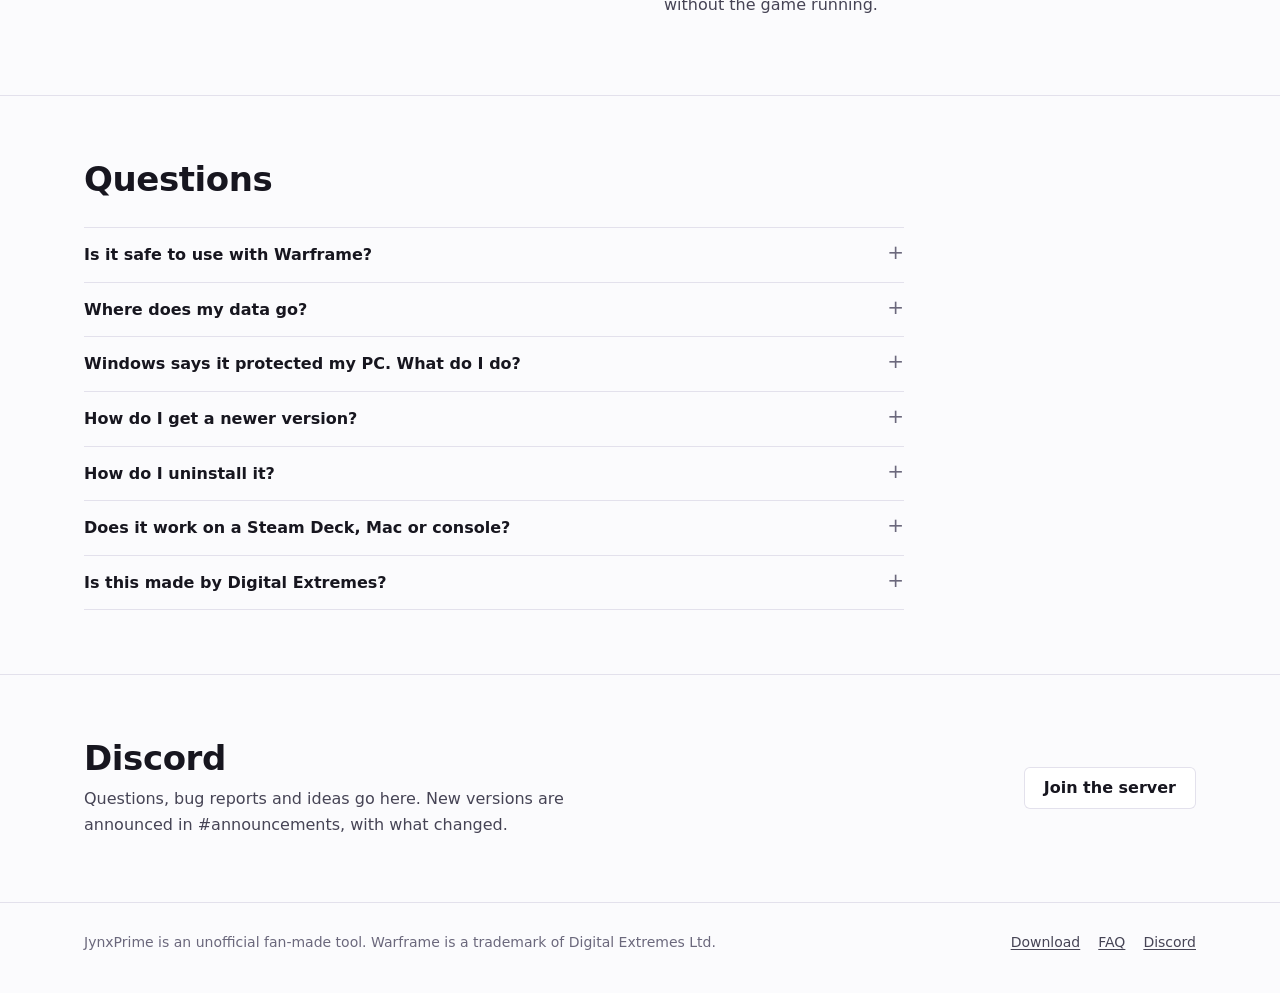
==== commit 1269bbc5: "Website for 2026.11.24.1125" ====
--- a/index.html
+++ b/index.html
@@ -49,7 +49,7 @@
           <svg viewBox="0 0 24 24" aria-hidden="true"><path fill="none" stroke="currentColor" stroke-width="2.2" stroke-linecap="round" stroke-linejoin="round" d="M12 4v11m0 0-4.5-4.5M12 15l4.5-4.5M5 19.5h14"/></svg>
           Download for Windows
         </a>
-        <p class="meta">Version 1.0.0 (build 2026.11.23.2310) · 92 MB installer · free<br>Windows 10 or 11, 64-bit · <a href="download/portable/">portable zip</a> · <a href="#download">other options</a></p>
+        <p class="meta">Version 1.0.0 (build 2026.11.24.1125) · 92 MB installer · free<br>Windows 10 or 11, 64-bit · <a href="download/portable/">portable zip</a> · <a href="#download">other options</a></p>
       </div>
     </div>
     <figure class="shot">
@@ -134,44 +134,29 @@
     <div class="wrap changes">
       <div>
         <h2 id="h-changes">What's new</h2>
-        <p class="when">Build 2026.11.23.2310, released November 23, 2026</p>
+        <p class="when">Build 2026.11.24.1125, released November 24, 2026</p>
       </div>
       <div class="notes">
         <ul>
-          <li>The in-game overlays should now work on every screen shape and size: 16:10, 4:3, 5:4, ultrawide 21:9 and 32:9, from 720p to 4K. They size everything the way Warframe sizes its menus, from a 1080p layout scaled to fit your screen.</li>
-          <li>The overlays now follow Warframe's Menu Scale on every screen. At 70% and below, the riven cycling overlays used to miss the game's buttons and never open.</li>
-          <li>In Riven Splicing, picking another riven no longer leaves the last riven's advice up when JynxPrime can't read the new card.</li>
+          <li>The Riven Splicing overlay is about twice as fast: its panels show about a second after you open Riven Splicing or pick another riven, instead of about two. A riven you've already looked at shows right away.</li>
+          <li>Relic rewards: a screen with three rewards is no longer read as four, which could mix up the reward names.</li>
+          <li>When JynxPrime's window is maximized, you can drag its title bar down to make it normal size again, and drag it to the top of the screen to maximize it.</li>
         </ul>
         <details><summary>All changes</summary>
-          <h3>Every screen shape</h3>
-          <ul>
-            <li>The overlays grow and shrink with the game like its menus do: bigger at 1440p and 4K, smaller but still readable at 720p. At 1920×1080 their content is the same size as before. If you set <strong>Rewards overlay size</strong> to Large or Extra large because it was small on a 1440p or 4K screen, try Compact again.</li>
-            <li>Relic rewards: on 16:10, 4:3 and 5:4 screens, the reward names are read from the right places. Before, four rewards could be read as three. At 720p, 768p and 900p, the rewards overlay no longer covers the bottom of the booster row.</li>
-            <li>Relic selection: on 4:3 and 5:4 screens, Omnia fissures are now recognised, and at 1024×768 the relic overlay no longer covers the fifth column of relics.</li>
-            <li>Rivens linked in chat: on ultrawide screens, the card now sits right beside the game's popup instead of at the far edge.</li>
-            <li>Riven cycling: on 16:10, 4:3 and 5:4 screens, JynxPrime finds the riven card by its MR line, so it never shows a roll made of the wrong lines. If it can't tell, it shows nothing. On 32:9 screens it now finds the riven's weapon.</li>
-            <li>Riven Splicing: <strong>Splice check</strong> and <strong>Riven splicing</strong> are only as tall as what's in them, so on 4:3 and 5:4 screens and at lower Menu Scales they no longer cover the game with empty space. On 4:3 and 5:4, <strong>Riven splicing</strong> now sits under <strong>Splice check</strong>, where it has more room. On ultrawide screens, JynxPrime finds the splicing column from the game's SPLICE button.</li>
-            <li>When Windows' built-in text reader takes the game's text as slightly tilted, JynxPrime now corrects the positions it reports. Before, this could keep the riven cycling overlays from noticing the reroll screen.</li>
-          </ul>
-          <h3>Menu Scale</h3>
-          <ul>
-            <li>Set it in <strong>Settings › In-game overlays › Warframe "Menu Scale" setting</strong>, or click <strong>Autodetect</strong> next to it. With a Custom Menu Scale, Autodetect now reads the right percentage. Before, it could come out far too small (even 1%), so if you use Custom, click it again.</li>
-            <li>Below Full, the riven cycling overlays now open at 70% and below and with Legacy at 1440p, and they no longer cover the currency bar or LOCK TRAIT. The relic overlay no longer covers the currency bar, and it shows your Void Traces at 90% and below instead of "–".</li>
-            <li>With Legacy on 16:10 screens like 1920×1200, JynxPrime now takes the menus as full size, which should match the game (not yet checked in game).</li>
-          </ul>
           <h3>Riven Splicing</h3>
           <ul>
-            <li>When you pick another riven and its card can't be read yet, both panels dim and say <strong>reading…</strong>, then show "Can't read the riven on screen." Before, they could keep the last riven's splices up.</li>
-            <li>If JynxPrime finds the splicing screen but can't read it at all, the panels now open after a few seconds and say so. Before, nothing showed up.</li>
+            <li>Riven cards have moving art, and JynxPrime took every frame of it as a new riven, so it kept reading the screen over and over and the panels came late. It now looks only at the card's text, and it notices the splicing screen as soon as the game opens it.</li>
+            <li>The last rivens you looked at show right away when you pick them again. JynxPrime checks them once more a few seconds later.</li>
+            <li>When a card can't be read, JynxPrime tries that card again and clears the panels instead of keeping the last riven's advice up.</li>
           </ul>
-          <h3>Other fixes</h3>
+          <h3>Relic rewards</h3>
           <ul>
-            <li>A riven linked in chat is no longer taken for its weapon's Prime version when someone in chat names the Prime (like "WTB Soma Prime").</li>
-            <li>With Warframe on a second monitor, the overlays no longer jump to your main monitor when JynxPrime briefly loses track of the game window.</li>
+            <li>On some three-reward screens, one word of a reward's name sits a little higher than the rest of its line. JynxPrime took that word as a fourth reward and split the names in the wrong places. It now keeps the name together.</li>
           </ul>
-          <h3>Good to know</h3>
+          <h3>Window</h3>
           <ul>
-            <li>Only 16:9 screens (and 16:10 on the Riven Splicing screen) were measured in the game so far. Other shapes follow Warframe's sizing rules. If an overlay looks off on your screen, a screenshot and your companion.log (in %APPDATA%\JynxPrime) help: it now notes your game's size and Menu Scale when it sees a screen it can't read.</li>
+            <li>Maximized, drag the title bar down and the window goes back to its normal size under your mouse, like other Windows apps. Let go at the very top of a screen and it maximizes again.</li>
+            <li>Windows' see-through preview while dragging, and snapping to the sides of the screen, aren't there yet.</li>
           </ul>
         </details>
       </div>
@@ -182,7 +167,7 @@
     <div class="wrap">
       <div class="section-head">
         <h2 id="h-download">Download</h2>
-        <p>Version 1.0.0, build 2026.11.23.2310. Free, no account needed.</p>
+        <p>Version 1.0.0, build 2026.11.24.1125. Free, no account needed.</p>
       </div>
       <div class="files">
         <div class="file main">
@@ -201,8 +186,8 @@
       <details class="sums">
         <summary>SHA-256 checksums</summary>
         <dl>
-          <dt>JynxPrime-Setup.exe</dt><dd>e595f8e855798790a6816cd6d6394cc83419f73c9d321cd9331c12cd10996b54</dd>
-          <dt>JynxPrime.zip</dt><dd>1dd03e67e1852e64efff7b16f0c4df51ecd5e9f5365f855a778f472094973635</dd>
+          <dt>JynxPrime-Setup.exe</dt><dd>0164da3ee706538dd9a4498e79731f6fe688ff970261dd65563c4ef89abff5c6</dd>
+          <dt>JynxPrime.zip</dt><dd>e02fd7ca9ebd14e9739a7203212a58771e8367eefd1fb6d1e0c9db2d993da572</dd>
         </dl>
       </details>
       <div class="install">
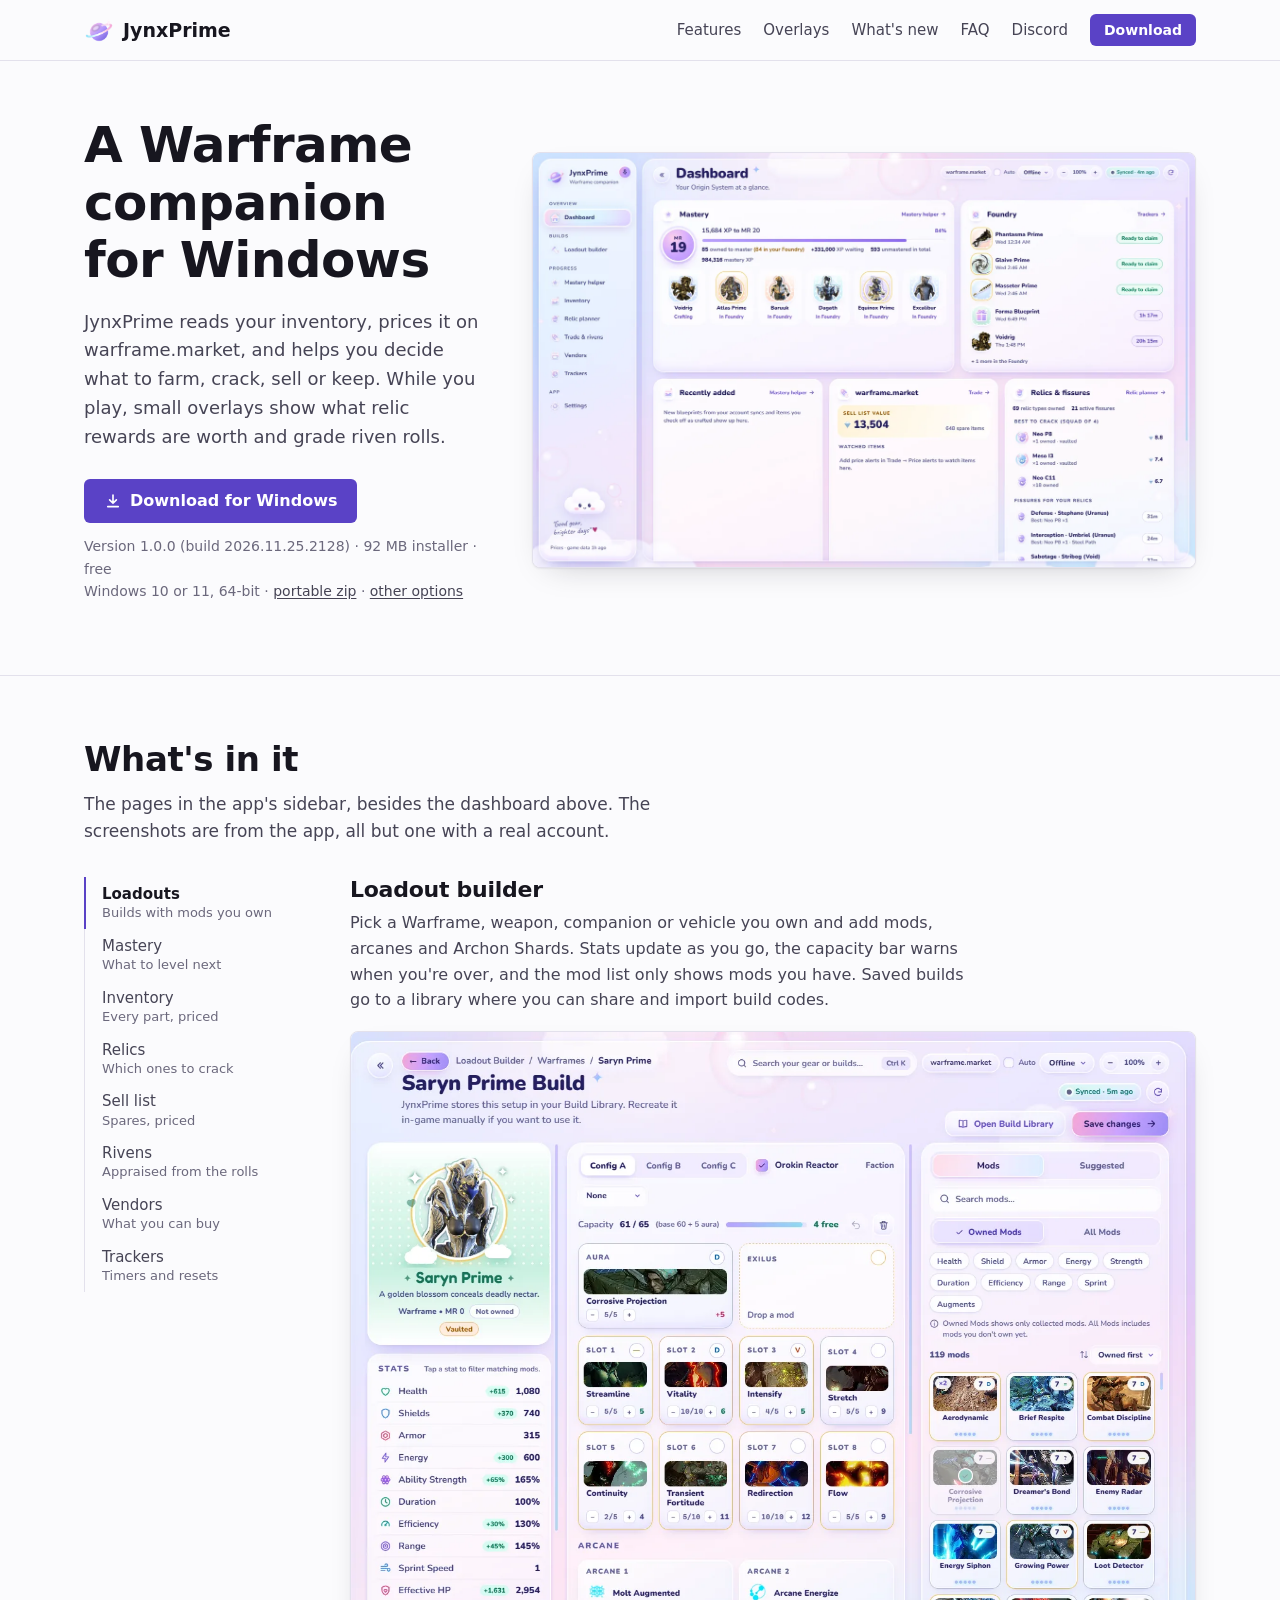
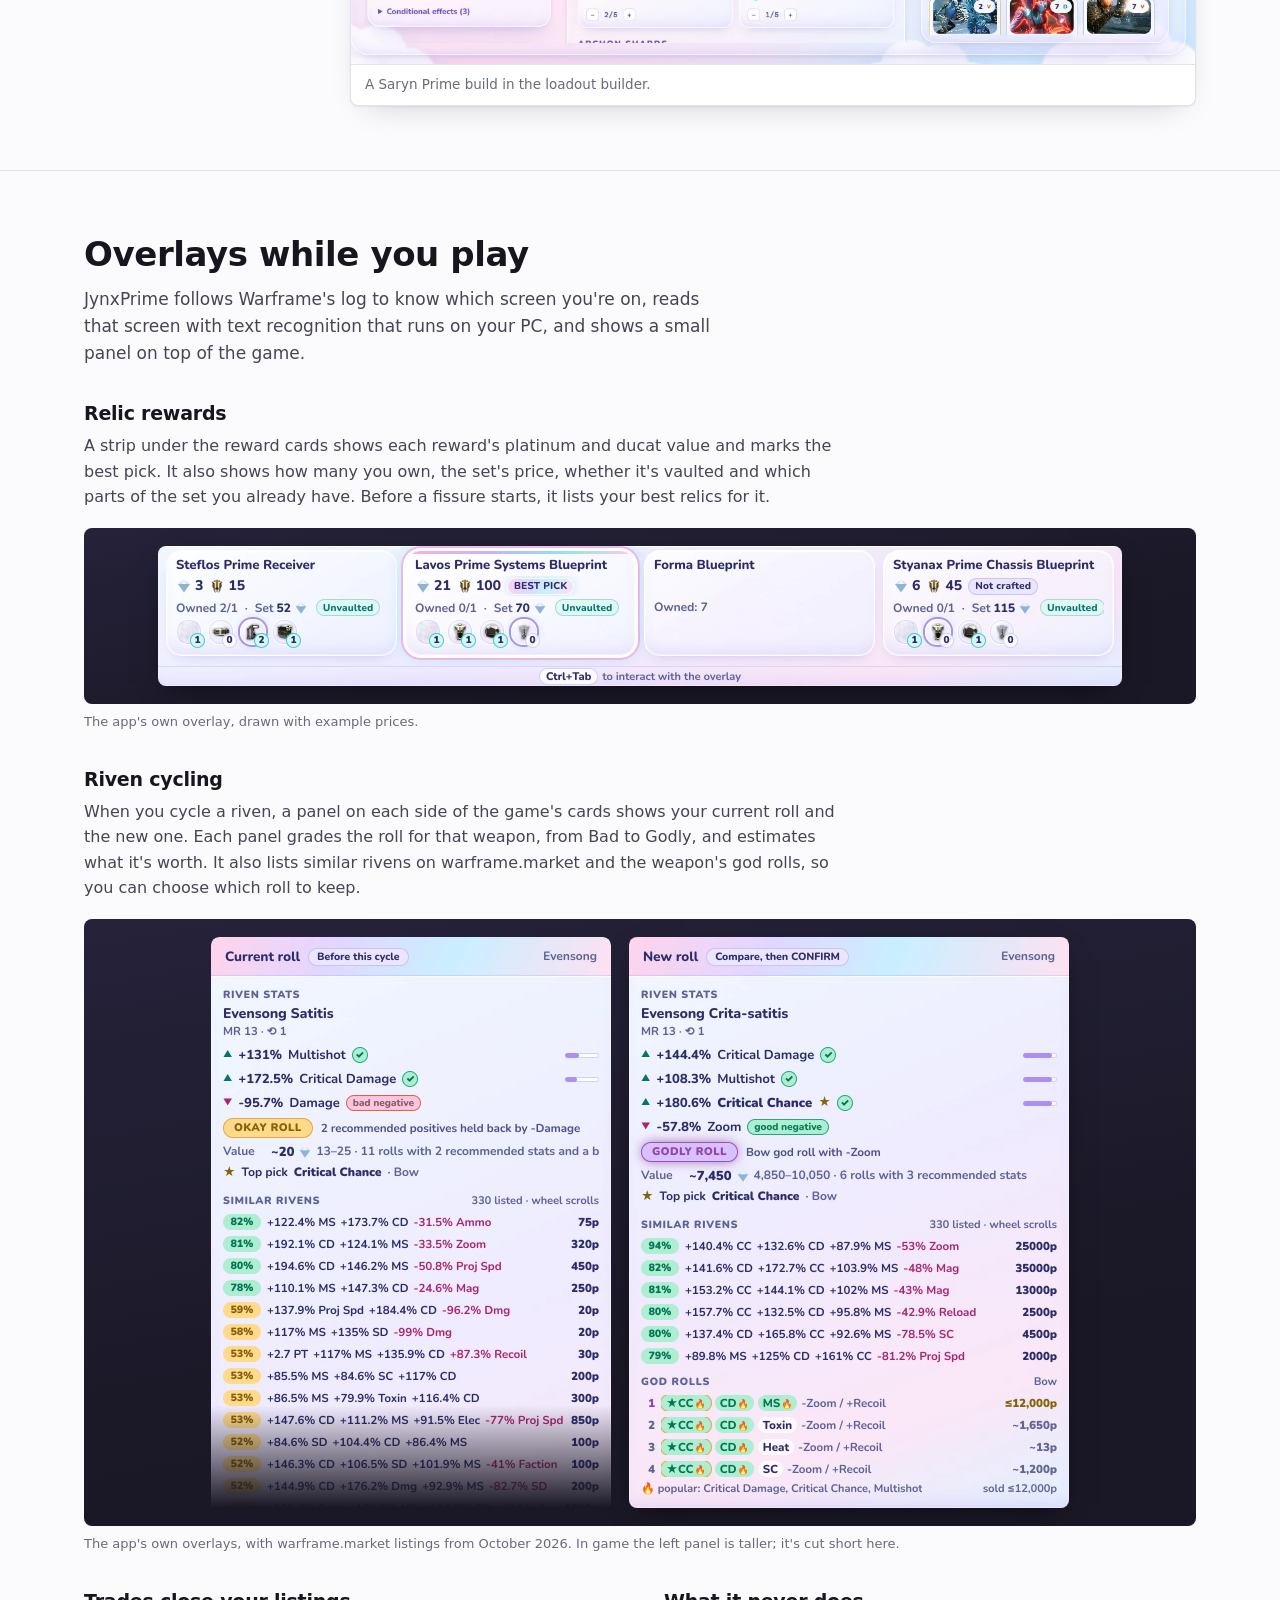
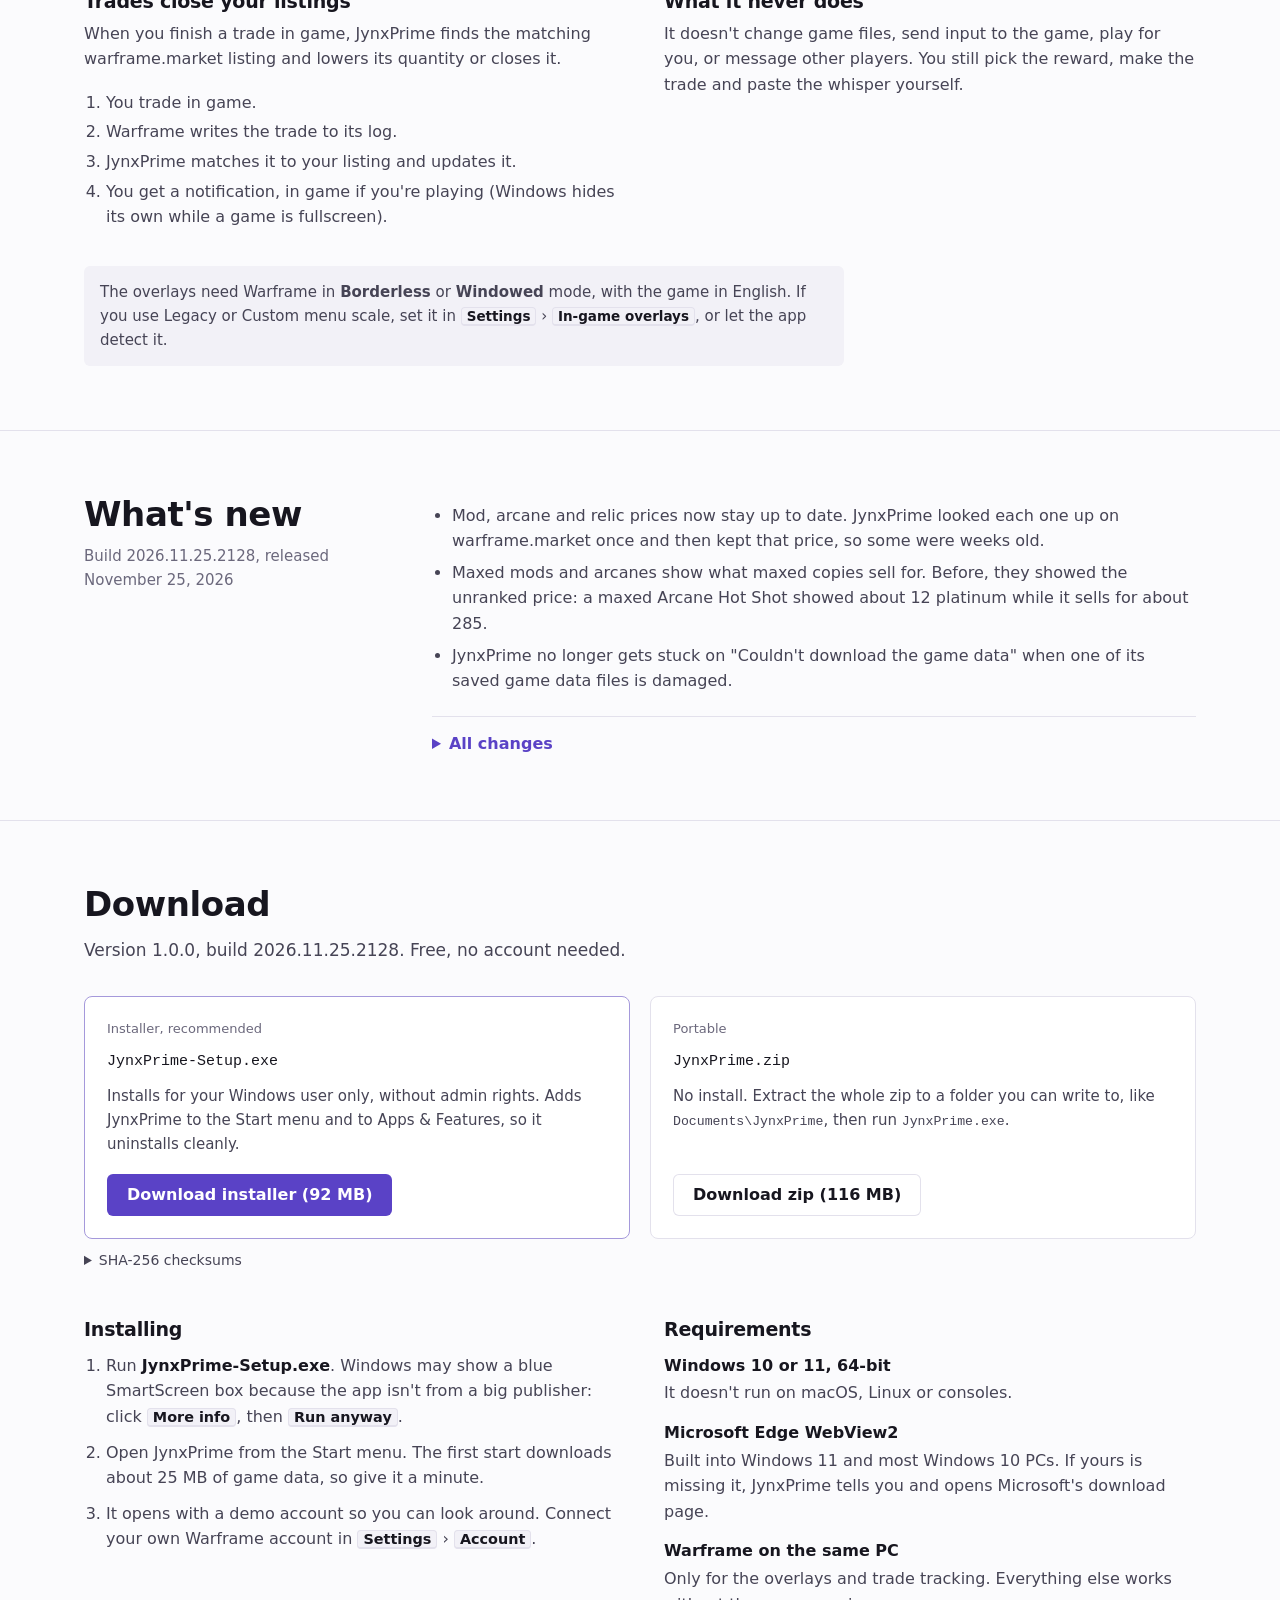
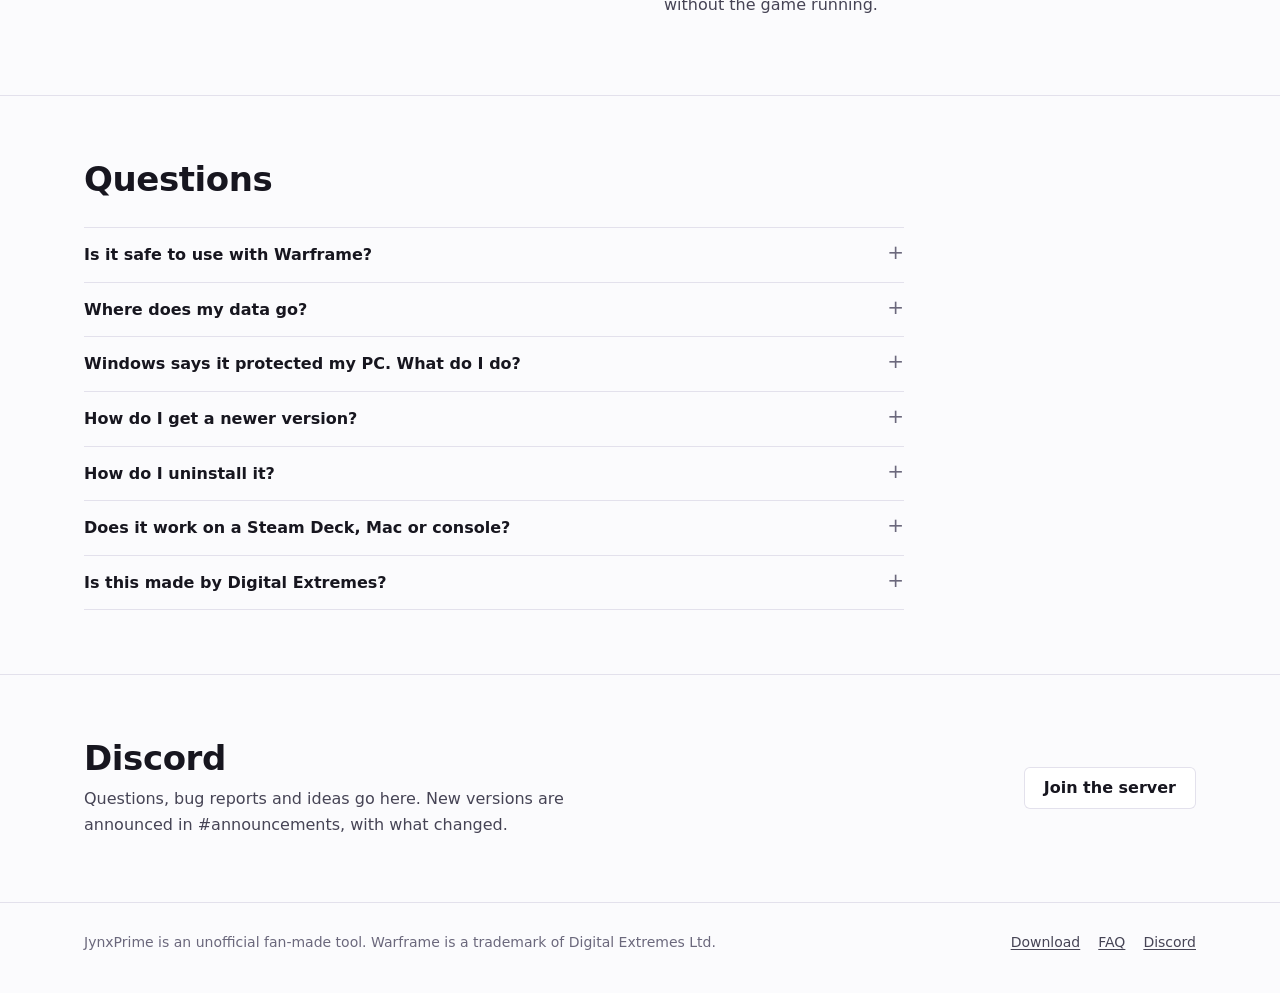
==== commit 16cbd5cf: "Website for 2026.11.25.2128" ====
--- a/index.html
+++ b/index.html
@@ -49,7 +49,7 @@
           <svg viewBox="0 0 24 24" aria-hidden="true"><path fill="none" stroke="currentColor" stroke-width="2.2" stroke-linecap="round" stroke-linejoin="round" d="M12 4v11m0 0-4.5-4.5M12 15l4.5-4.5M5 19.5h14"/></svg>
           Download for Windows
         </a>
-        <p class="meta">Version 1.0.0 (build 2026.11.24.1125) · 92 MB installer · free<br>Windows 10 or 11, 64-bit · <a href="download/portable/">portable zip</a> · <a href="#download">other options</a></p>
+        <p class="meta">Version 1.0.0 (build 2026.11.25.2128) · 92 MB installer · free<br>Windows 10 or 11, 64-bit · <a href="download/portable/">portable zip</a> · <a href="#download">other options</a></p>
       </div>
     </div>
     <figure class="shot">
@@ -134,29 +134,27 @@
     <div class="wrap changes">
       <div>
         <h2 id="h-changes">What's new</h2>
-        <p class="when">Build 2026.11.24.1125, released November 24, 2026</p>
+        <p class="when">Build 2026.11.25.2128, released November 25, 2026</p>
       </div>
       <div class="notes">
         <ul>
-          <li>The Riven Splicing overlay is about twice as fast: its panels show about a second after you open Riven Splicing or pick another riven, instead of about two. A riven you've already looked at shows right away.</li>
-          <li>Relic rewards: a screen with three rewards is no longer read as four, which could mix up the reward names.</li>
-          <li>When JynxPrime's window is maximized, you can drag its title bar down to make it normal size again, and drag it to the top of the screen to maximize it.</li>
+          <li>Mod, arcane and relic prices now stay up to date. JynxPrime looked each one up on warframe.market once and then kept that price, so some were weeks old.</li>
+          <li>Maxed mods and arcanes show what maxed copies sell for. Before, they showed the unranked price: a maxed Arcane Hot Shot showed about 12 platinum while it sells for about 285.</li>
+          <li>JynxPrime no longer gets stuck on "Couldn't download the game data" when one of its saved game data files is damaged.</li>
         </ul>
         <details><summary>All changes</summary>
-          <h3>Riven Splicing</h3>
+          <h3>Prices</h3>
           <ul>
-            <li>Riven cards have moving art, and JynxPrime took every frame of it as a new riven, so it kept reading the screen over and over and the panels came late. It now looks only at the card's text, and it notices the splicing screen as soon as the game opens it.</li>
-            <li>The last rivens you looked at show right away when you pick them again. JynxPrime checks them once more a few seconds later.</li>
-            <li>When a card can't be read, JynxPrime tries that card again and clears the panels instead of keeping the last riven's advice up.</li>
+            <li>Prices older than 3 hours are looked up again in the background while you look at your Inventory or Sell list, oldest first.</li>
+            <li>The WTS / WTB prices further down your Inventory, and the ones on the Sell list, are refreshed too. Before, only the first rows were.</li>
+            <li>The warframe.market panel's "recent trades" price is for the rank you're looking at.</li>
+            <li>Price alerts check against fresh prices.</li>
           </ul>
-          <h3>Relic rewards</h3>
+          <h3>Loading screen</h3>
           <ul>
-            <li>On some three-reward screens, one word of a reward's name sits a little higher than the rest of its line. JynxPrime took that word as a fourth reward and split the names in the wrong places. It now keeps the name together.</li>
-          </ul>
-          <h3>Window</h3>
-          <ul>
-            <li>Maximized, drag the title bar down and the window goes back to its normal size under your mouse, like other Windows apps. Let go at the very top of a screen and it maximizes again.</li>
-            <li>Windows' see-through preview while dragging, and snapping to the sides of the screen, aren't there yet.</li>
+            <li>A saved game data file that got damaged (for example when two JynxPrime windows saved it at the same time) is downloaded again instead of keeping you on the loading screen.</li>
+            <li>Files are now saved in a way that a cut-off save can't leave half a file behind.</li>
+            <li>The loading screen only says "check your internet connection" when a download really failed.</li>
           </ul>
         </details>
       </div>
@@ -167,7 +165,7 @@
     <div class="wrap">
       <div class="section-head">
         <h2 id="h-download">Download</h2>
-        <p>Version 1.0.0, build 2026.11.24.1125. Free, no account needed.</p>
+        <p>Version 1.0.0, build 2026.11.25.2128. Free, no account needed.</p>
       </div>
       <div class="files">
         <div class="file main">
@@ -186,8 +184,8 @@
       <details class="sums">
         <summary>SHA-256 checksums</summary>
         <dl>
-          <dt>JynxPrime-Setup.exe</dt><dd>0164da3ee706538dd9a4498e79731f6fe688ff970261dd65563c4ef89abff5c6</dd>
-          <dt>JynxPrime.zip</dt><dd>e02fd7ca9ebd14e9739a7203212a58771e8367eefd1fb6d1e0c9db2d993da572</dd>
+          <dt>JynxPrime-Setup.exe</dt><dd>6e7f149061da0f5ab79a4fb0f7db303a3f9cca7cc248589c93b1f975c8e1c559</dd>
+          <dt>JynxPrime.zip</dt><dd>6e01841fe8c4ef0394bd3d4da5394867ae62e2e1f3105fd3b94ec0b15ee9ca1d</dd>
         </dl>
       </details>
       <div class="install">
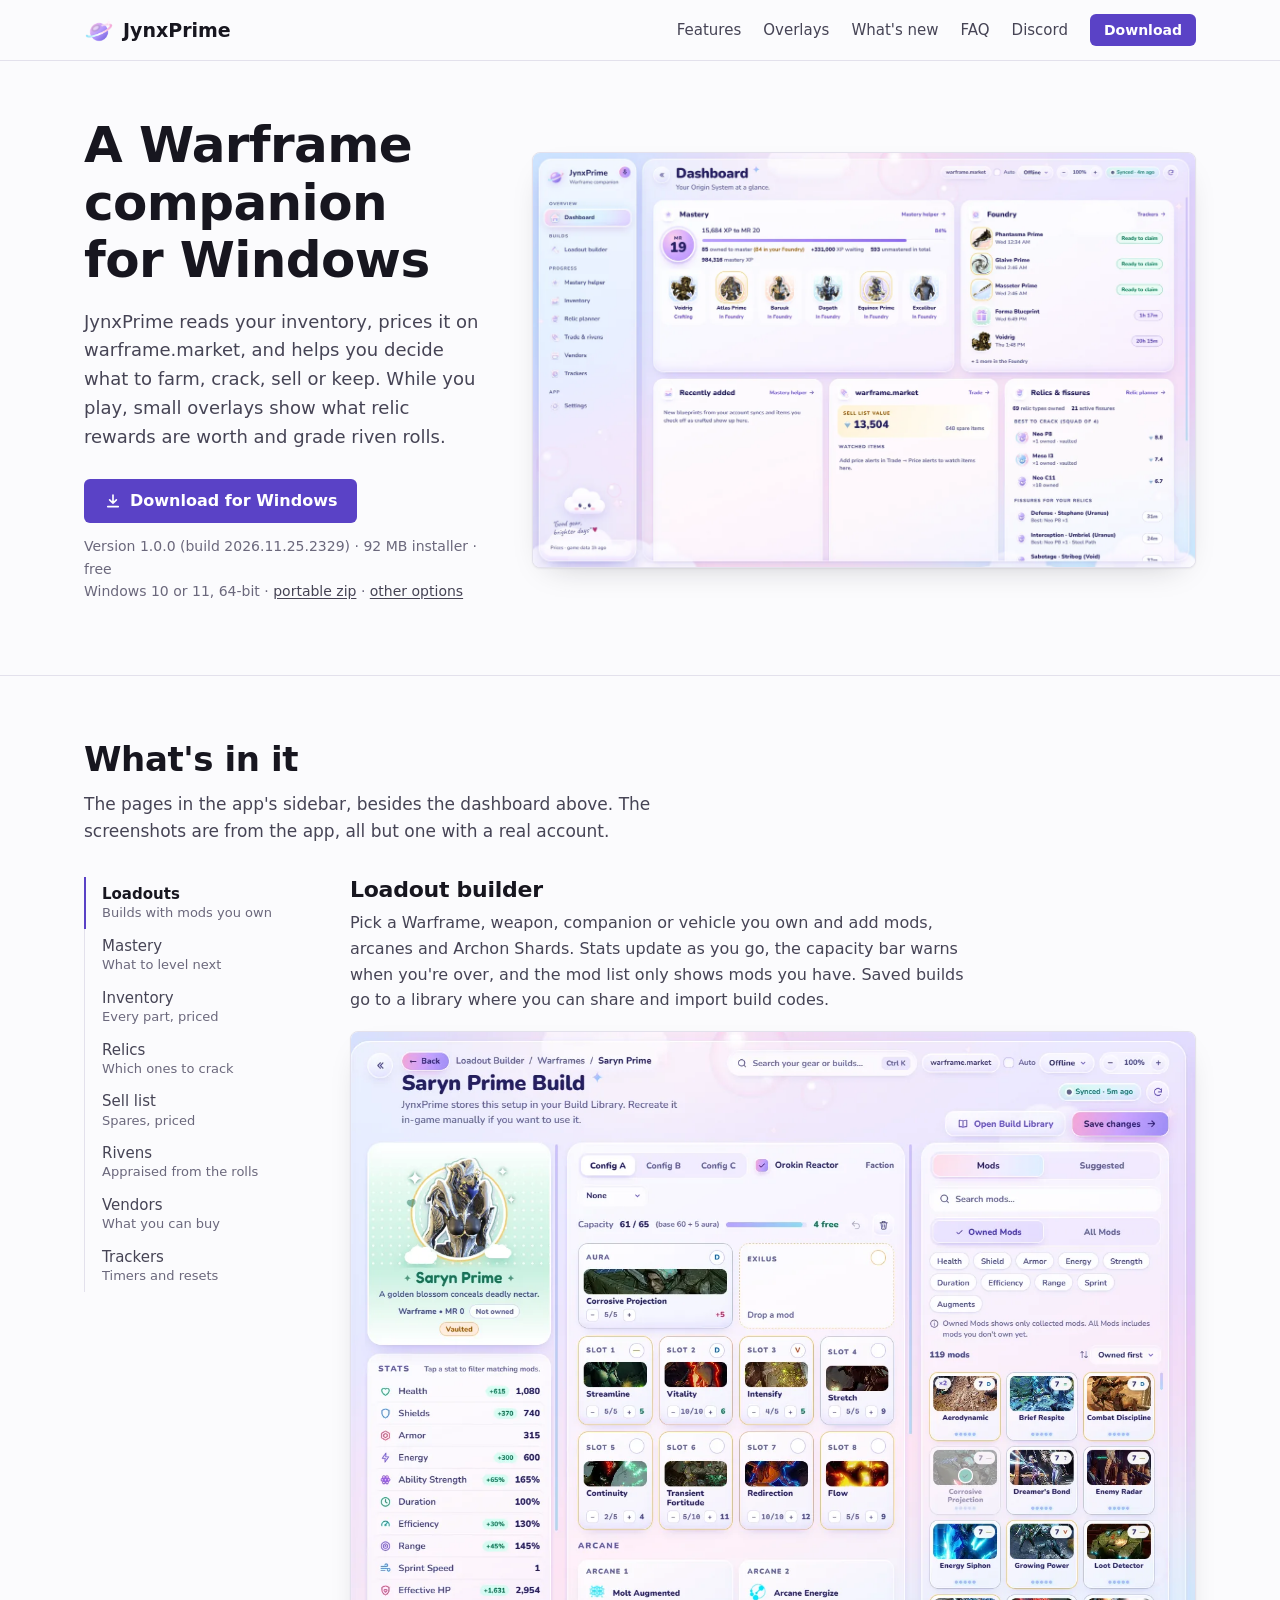
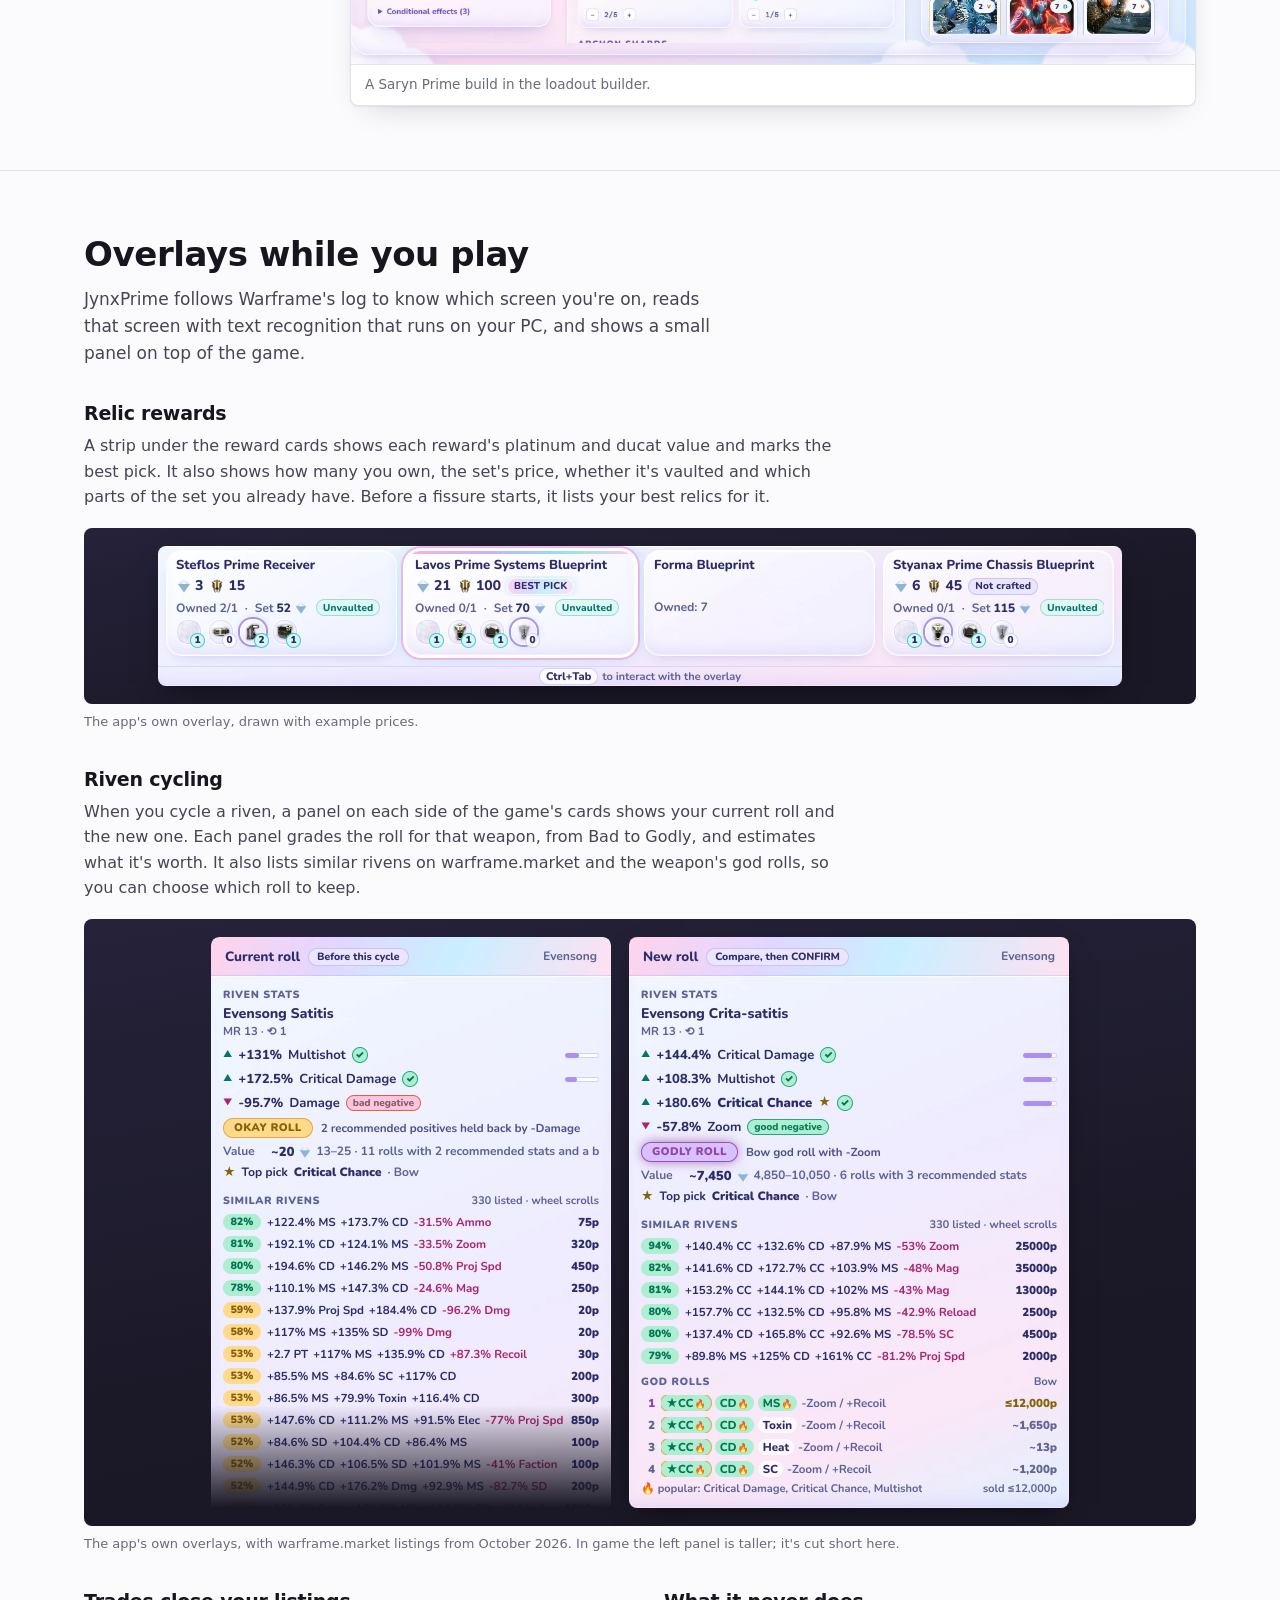
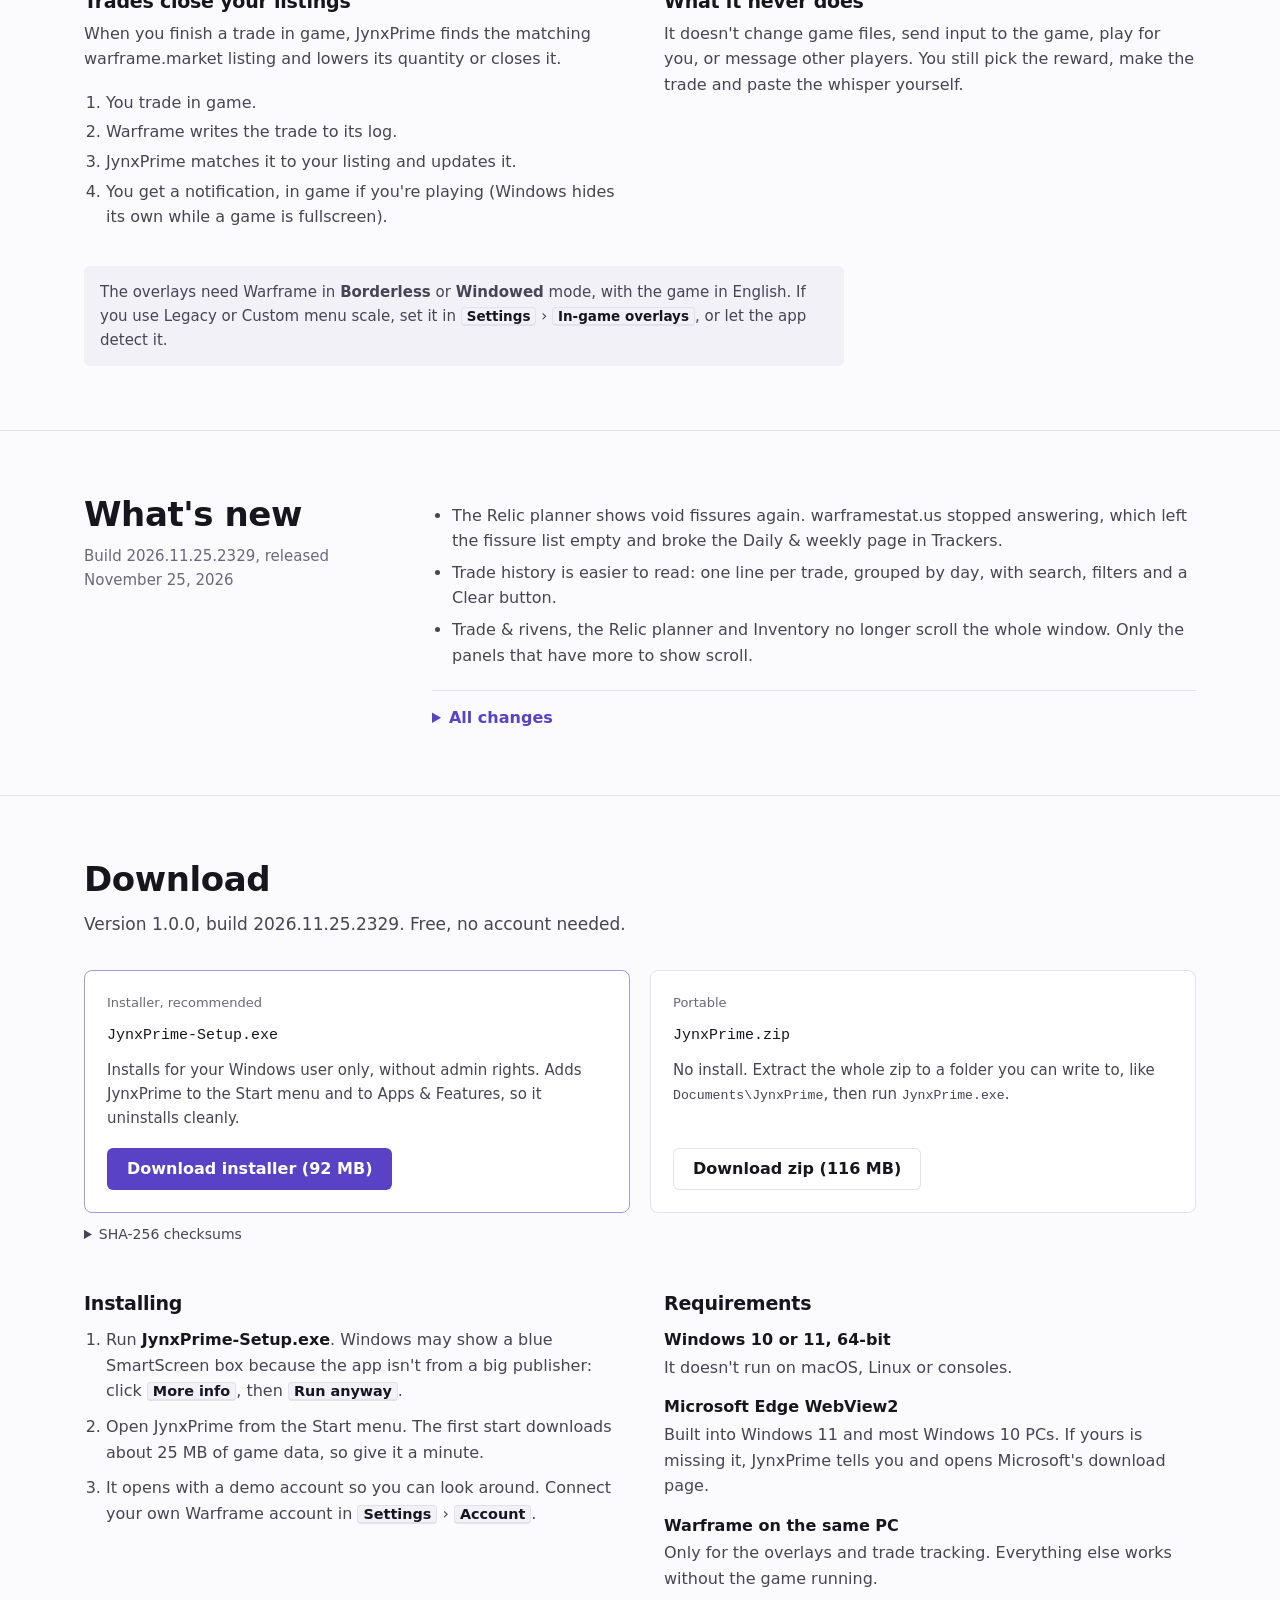
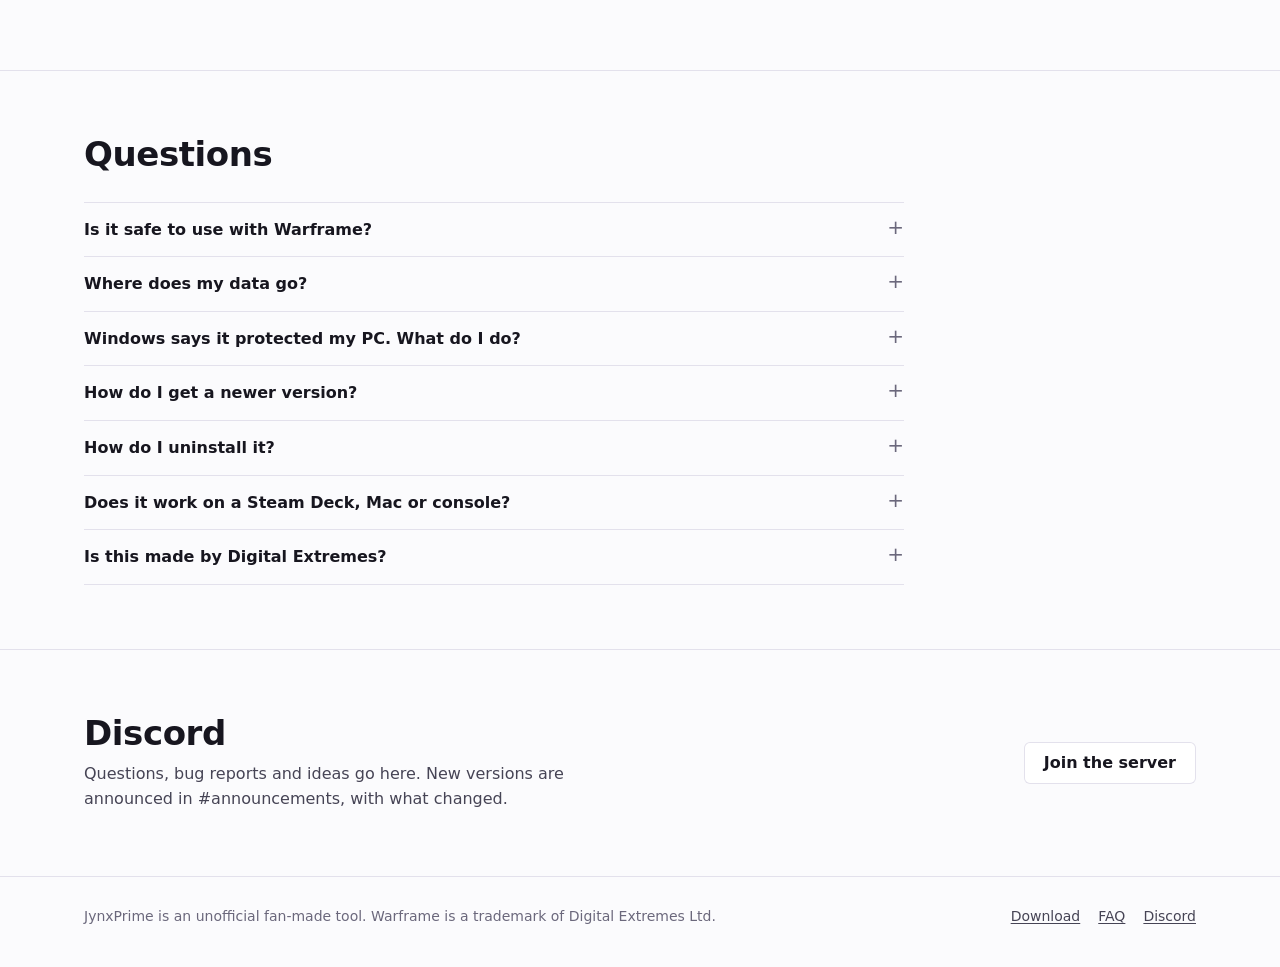
==== commit a206d640: "Website for 2026.11.25.2329" ====
--- a/index.html
+++ b/index.html
@@ -49,7 +49,7 @@
           <svg viewBox="0 0 24 24" aria-hidden="true"><path fill="none" stroke="currentColor" stroke-width="2.2" stroke-linecap="round" stroke-linejoin="round" d="M12 4v11m0 0-4.5-4.5M12 15l4.5-4.5M5 19.5h14"/></svg>
           Download for Windows
         </a>
-        <p class="meta">Version 1.0.0 (build 2026.11.25.2128) · 92 MB installer · free<br>Windows 10 or 11, 64-bit · <a href="download/portable/">portable zip</a> · <a href="#download">other options</a></p>
+        <p class="meta">Version 1.0.0 (build 2026.11.25.2329) · 92 MB installer · free<br>Windows 10 or 11, 64-bit · <a href="download/portable/">portable zip</a> · <a href="#download">other options</a></p>
       </div>
     </div>
     <figure class="shot">
@@ -134,27 +134,37 @@
     <div class="wrap changes">
       <div>
         <h2 id="h-changes">What's new</h2>
-        <p class="when">Build 2026.11.25.2128, released November 25, 2026</p>
+        <p class="when">Build 2026.11.25.2329, released November 25, 2026</p>
       </div>
       <div class="notes">
         <ul>
-          <li>Mod, arcane and relic prices now stay up to date. JynxPrime looked each one up on warframe.market once and then kept that price, so some were weeks old.</li>
-          <li>Maxed mods and arcanes show what maxed copies sell for. Before, they showed the unranked price: a maxed Arcane Hot Shot showed about 12 platinum while it sells for about 285.</li>
-          <li>JynxPrime no longer gets stuck on "Couldn't download the game data" when one of its saved game data files is damaged.</li>
+          <li>The Relic planner shows void fissures again. warframestat.us stopped answering, which left the fissure list empty and broke the Daily &amp; weekly page in Trackers.</li>
+          <li>Trade history is easier to read: one line per trade, grouped by day, with search, filters and a Clear button.</li>
+          <li>Trade &amp; rivens, the Relic planner and Inventory no longer scroll the whole window. Only the panels that have more to show scroll.</li>
         </ul>
         <details><summary>All changes</summary>
-          <h3>Prices</h3>
+          <h3>Relic planner and Trackers</h3>
           <ul>
-            <li>Prices older than 3 hours are looked up again in the background while you look at your Inventory or Sell list, oldest first.</li>
-            <li>The WTS / WTB prices further down your Inventory, and the ones on the Sell list, are refreshed too. Before, only the first rows were.</li>
-            <li>The warframe.market panel's "recent trades" price is for the rank you're looking at.</li>
-            <li>Price alerts check against fresh prices.</li>
+            <li>Fissures, the sortie, Archon Hunt, Baro Ki'Teer and Nightwave now come from Warframe's own data while warframestat.us is down.</li>
+            <li>If something can't be loaded, a short note says so instead of an empty panel.</li>
+            <li>The relic cards scroll in their own area. The toolbar, the relic count, Show more and "Only owned" stay in place and never cover the cards.</li>
+            <li>The fissure panel on the right scrolls on its own and is no longer cut off at the bottom.</li>
           </ul>
-          <h3>Loading screen</h3>
+          <h3>Trade &amp; rivens</h3>
           <ul>
-            <li>A saved game data file that got damaged (for example when two JynxPrime windows saved it at the same time) is downloaded again instead of keeping you on the loading screen.</li>
-            <li>Files are now saved in a way that a cut-off save can't leave half a file behind.</li>
-            <li>The loading screen only says "check your internet connection" when a download really failed.</li>
+            <li>Trade history groups your trades by day, with each day's number of trades and net platinum, one line per trade. A whole prime set shows as the set. Click a trade to see every item in it.</li>
+            <li>Search your trades and filter them by type.</li>
+            <li>Clear the past day, week, month or your whole history, with Undo.</li>
+            <li>The tabs and the warframe.market account controls stay put. Market Search, My Listings and Recent Sales fit the window and scroll inside themselves.</li>
+          </ul>
+          <h3>Inventory</h3>
+          <ul>
+            <li>The window no longer moves a little when you scroll over the page header.</li>
+            <li>The warframe.market panel's Post row (Post sell, Units, Price) is never cut off.</li>
+          </ul>
+          <h3>Menu</h3>
+          <ul>
+            <li>In a shorter window, the picture at the bottom of the menu hides so Settings stays visible.</li>
           </ul>
         </details>
       </div>
@@ -165,7 +175,7 @@
     <div class="wrap">
       <div class="section-head">
         <h2 id="h-download">Download</h2>
-        <p>Version 1.0.0, build 2026.11.25.2128. Free, no account needed.</p>
+        <p>Version 1.0.0, build 2026.11.25.2329. Free, no account needed.</p>
       </div>
       <div class="files">
         <div class="file main">
@@ -184,8 +194,8 @@
       <details class="sums">
         <summary>SHA-256 checksums</summary>
         <dl>
-          <dt>JynxPrime-Setup.exe</dt><dd>6e7f149061da0f5ab79a4fb0f7db303a3f9cca7cc248589c93b1f975c8e1c559</dd>
-          <dt>JynxPrime.zip</dt><dd>6e01841fe8c4ef0394bd3d4da5394867ae62e2e1f3105fd3b94ec0b15ee9ca1d</dd>
+          <dt>JynxPrime-Setup.exe</dt><dd>e3477ad762eea922a78f824d203cc21b9bed884c6089c8c3296153f59815dd5a</dd>
+          <dt>JynxPrime.zip</dt><dd>341a3684607f8452ad8121753cf28c242944ea102d8254d3aa49352b3e2c3bc8</dd>
         </dl>
       </details>
       <div class="install">
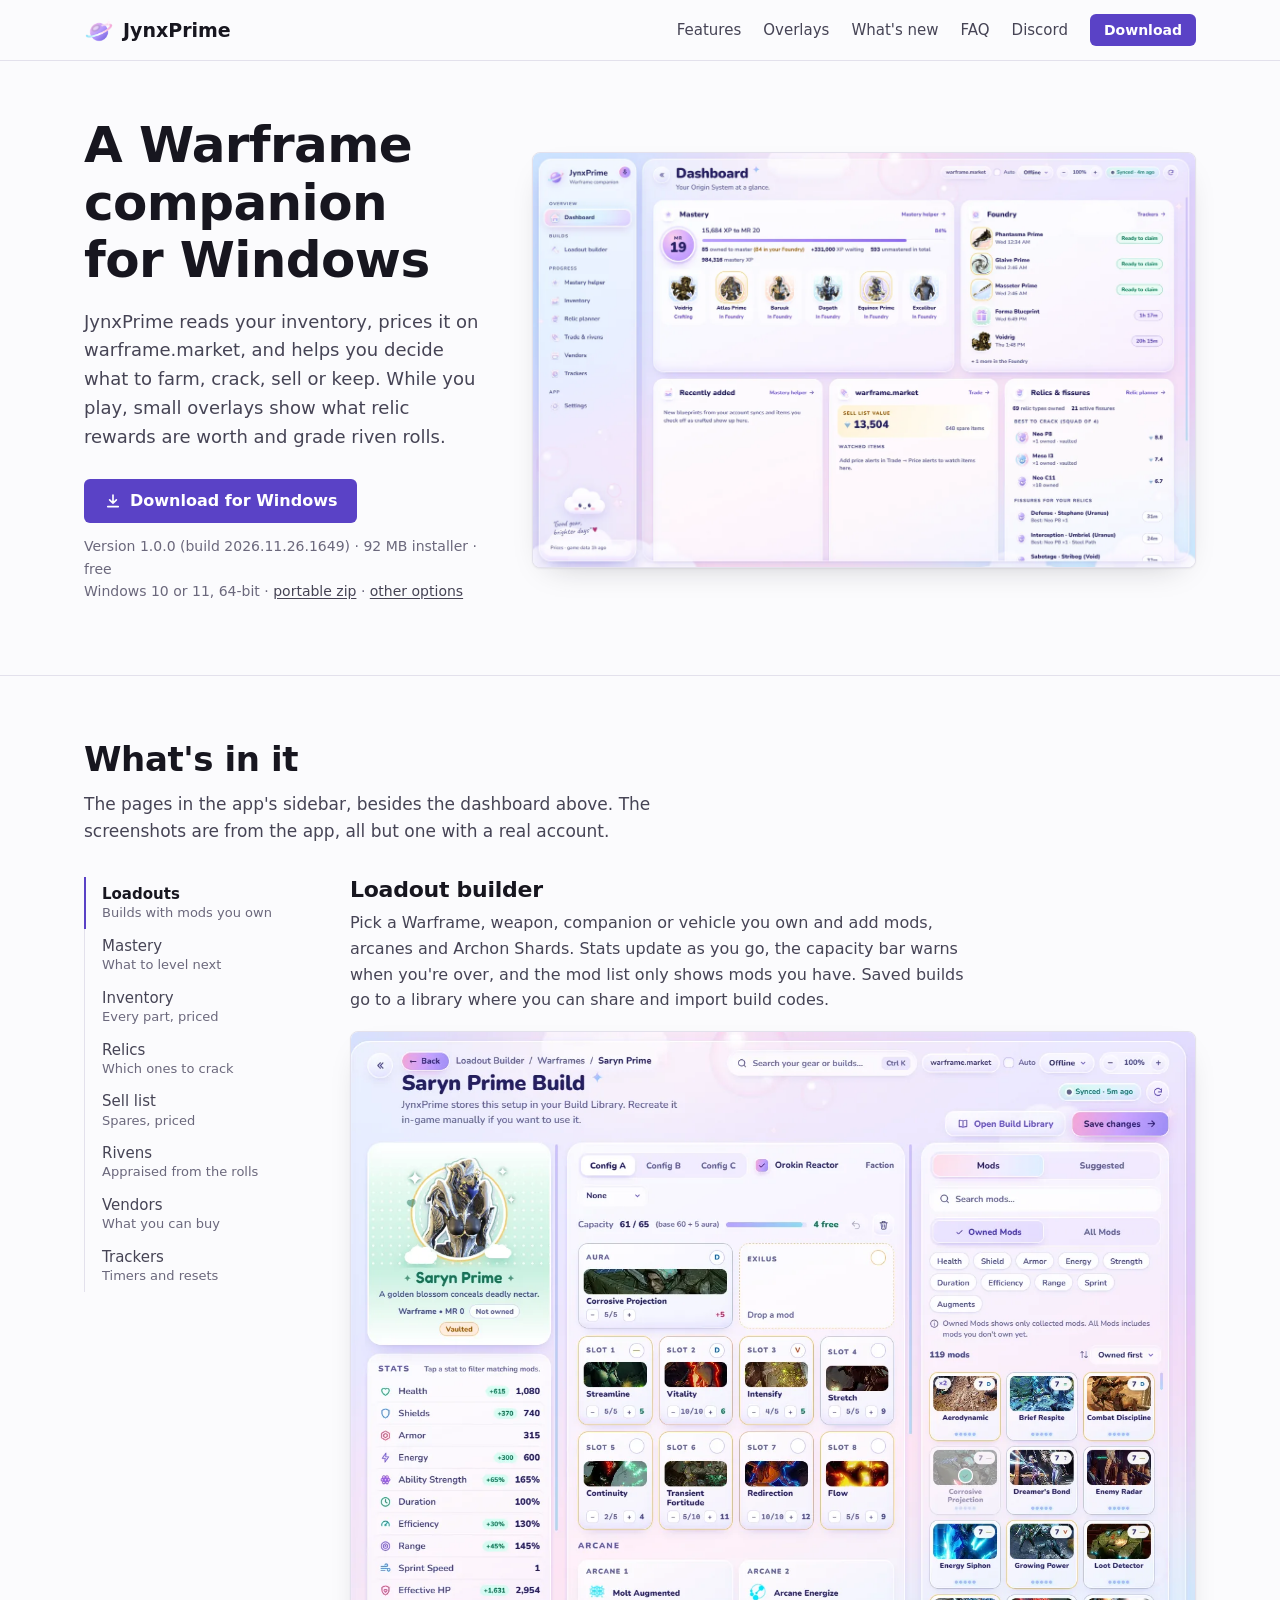
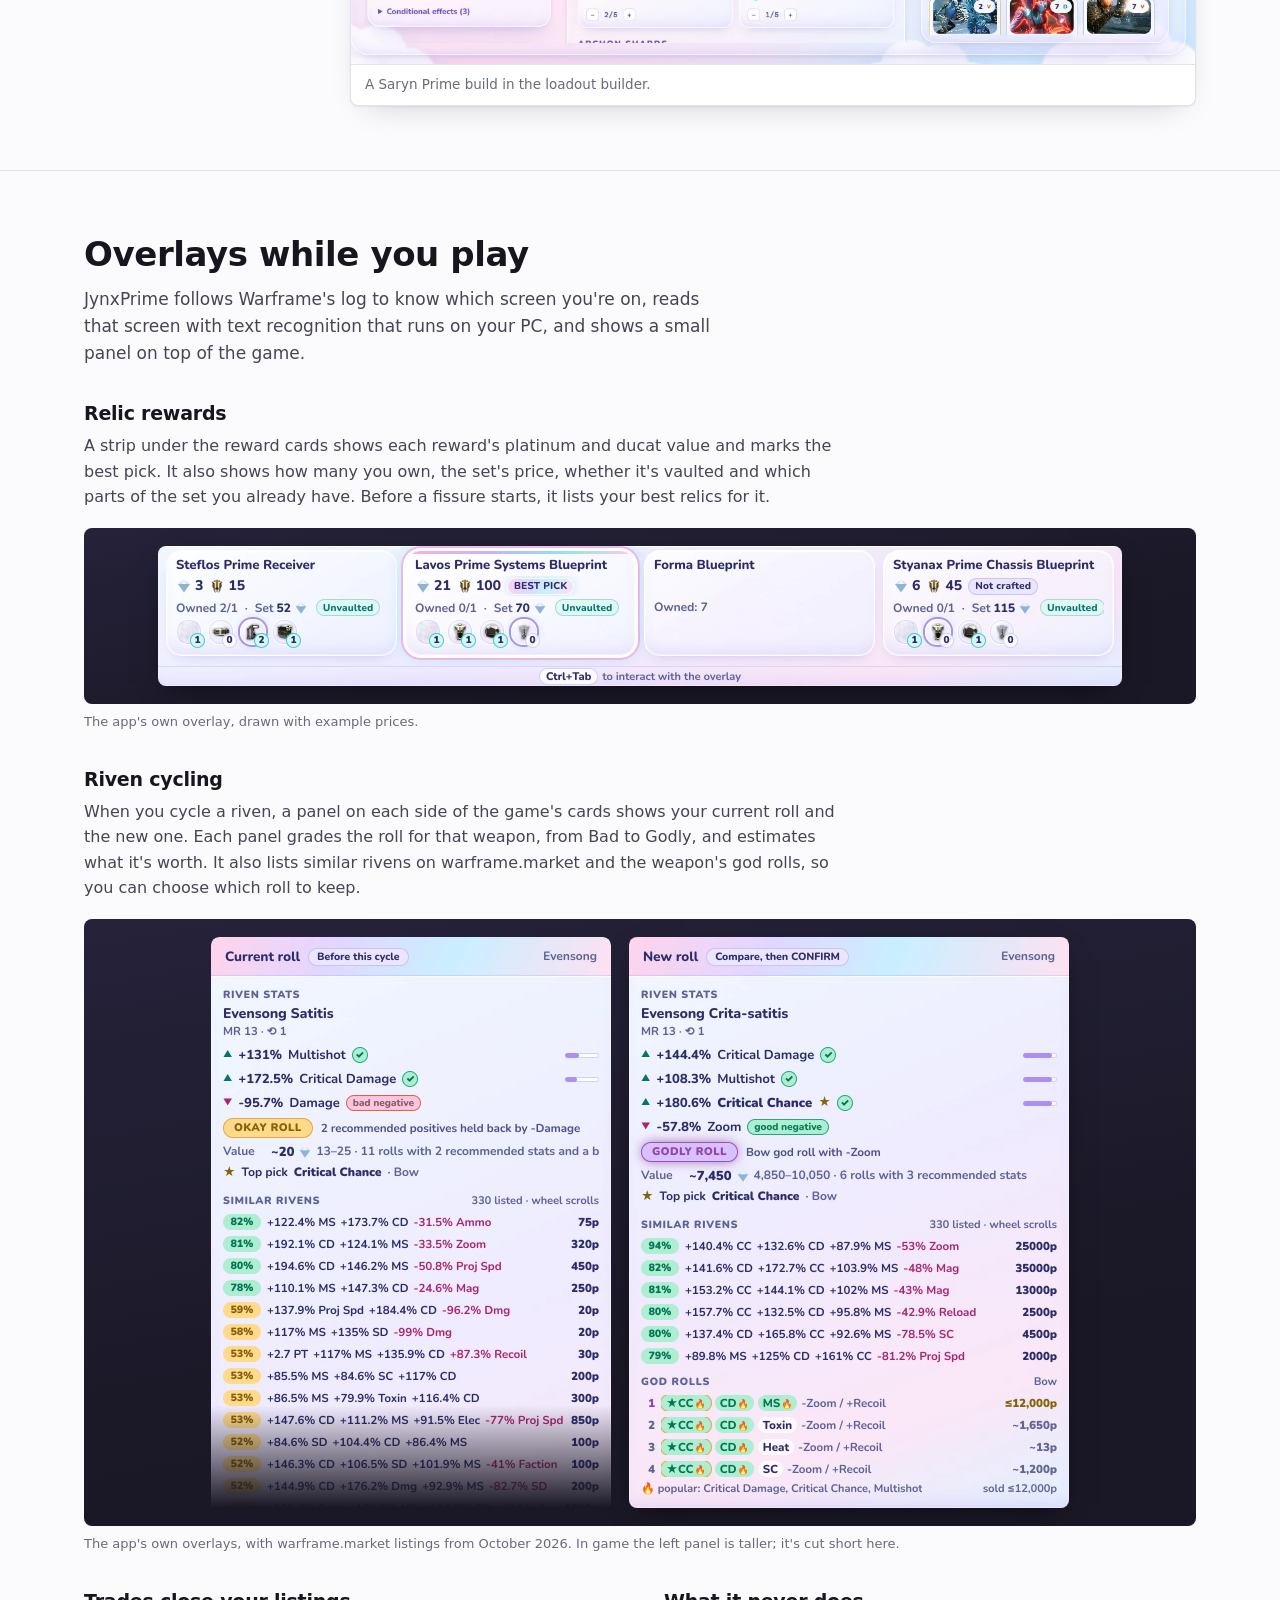
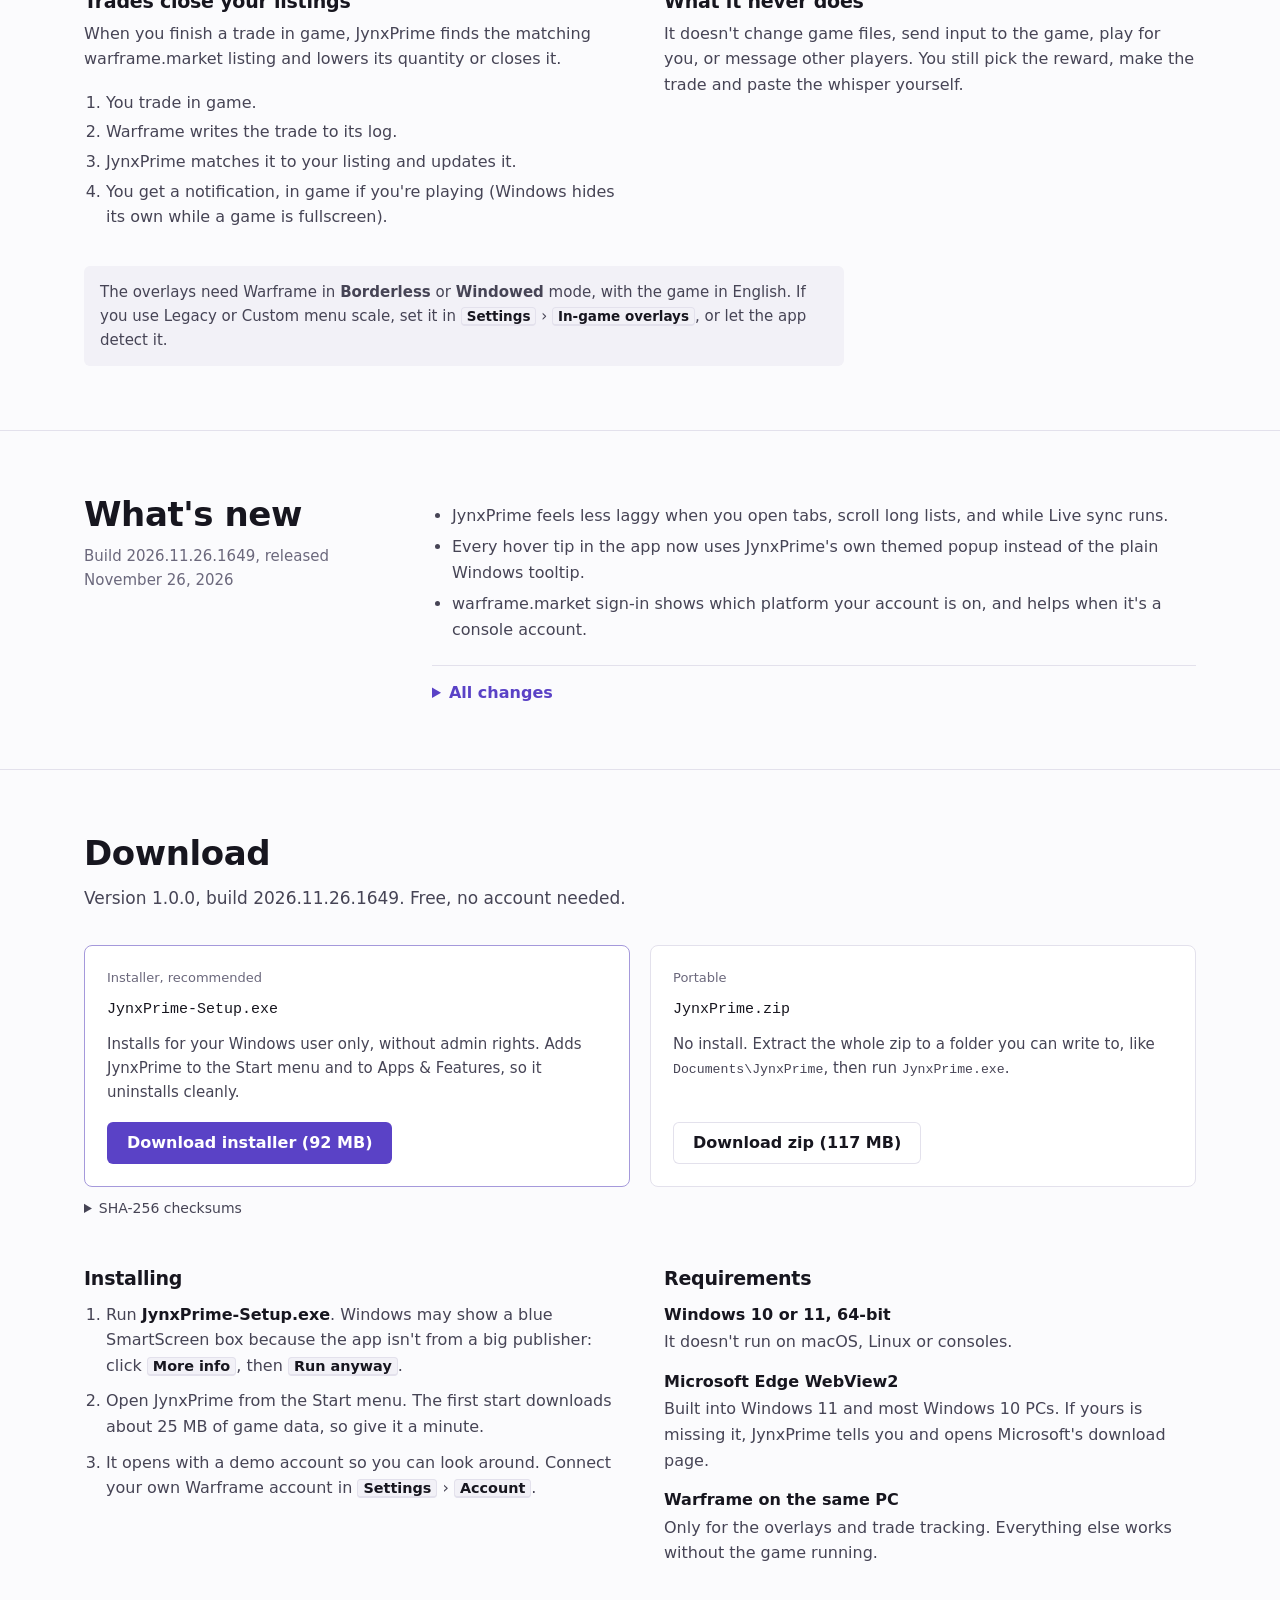
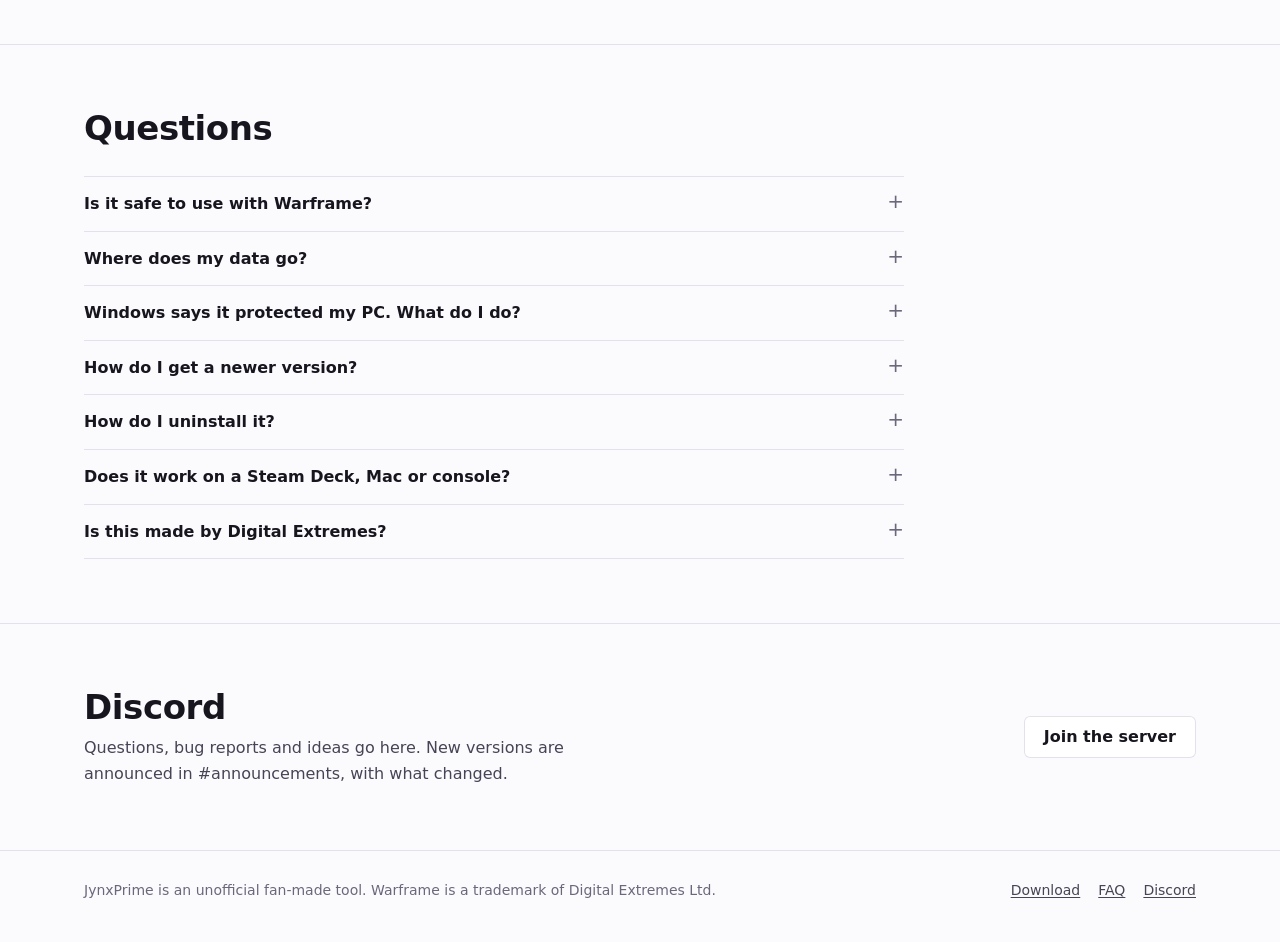
==== commit 1e76f61b: "Website for 2026.11.26.1649" ====
--- a/index.html
+++ b/index.html
@@ -49,7 +49,7 @@
           <svg viewBox="0 0 24 24" aria-hidden="true"><path fill="none" stroke="currentColor" stroke-width="2.2" stroke-linecap="round" stroke-linejoin="round" d="M12 4v11m0 0-4.5-4.5M12 15l4.5-4.5M5 19.5h14"/></svg>
           Download for Windows
         </a>
-        <p class="meta">Version 1.0.0 (build 2026.11.25.2329) · 92 MB installer · free<br>Windows 10 or 11, 64-bit · <a href="download/portable/">portable zip</a> · <a href="#download">other options</a></p>
+        <p class="meta">Version 1.0.0 (build 2026.11.26.1649) · 92 MB installer · free<br>Windows 10 or 11, 64-bit · <a href="download/portable/">portable zip</a> · <a href="#download">other options</a></p>
       </div>
     </div>
     <figure class="shot">
@@ -134,37 +134,34 @@
     <div class="wrap changes">
       <div>
         <h2 id="h-changes">What's new</h2>
-        <p class="when">Build 2026.11.25.2329, released November 25, 2026</p>
+        <p class="when">Build 2026.11.26.1649, released November 26, 2026</p>
       </div>
       <div class="notes">
         <ul>
-          <li>The Relic planner shows void fissures again. warframestat.us stopped answering, which left the fissure list empty and broke the Daily &amp; weekly page in Trackers.</li>
-          <li>Trade history is easier to read: one line per trade, grouped by day, with search, filters and a Clear button.</li>
-          <li>Trade &amp; rivens, the Relic planner and Inventory no longer scroll the whole window. Only the panels that have more to show scroll.</li>
+          <li>JynxPrime feels less laggy when you open tabs, scroll long lists, and while Live sync runs.</li>
+          <li>Every hover tip in the app now uses JynxPrime's own themed popup instead of the plain Windows tooltip.</li>
+          <li>warframe.market sign-in shows which platform your account is on, and helps when it's a console account.</li>
         </ul>
         <details><summary>All changes</summary>
-          <h3>Relic planner and Trackers</h3>
+          <h3>Speed</h3>
           <ul>
-            <li>Fissures, the sortie, Archon Hunt, Baro Ki'Teer and Nightwave now come from Warframe's own data while warframestat.us is down.</li>
-            <li>If something can't be loaded, a short note says so instead of an empty panel.</li>
-            <li>The relic cards scroll in their own area. The toolbar, the relic count, Show more and "Only owned" stay in place and never cover the cards.</li>
-            <li>The fissure panel on the right scrolls on its own and is no longer cut off at the bottom.</li>
+            <li>Item pictures are drawn once and reused, so tabs like the Relic planner open faster and lists scroll smoothly.</li>
+            <li>Live sync no longer refreshes the open screen several times after each mission, and only when something actually changed.</li>
+          </ul>
+          <h3>Hover tips</h3>
+          <ul>
+            <li>Buttons, the menu, the title bar, chips, Trade, the Relic planner, Settings and the in-game overlays all show the themed hover popup.</li>
+            <li>Tips show above dialogs and stay inside the window.</li>
           </ul>
           <h3>Trade &amp; rivens</h3>
           <ul>
-            <li>Trade history groups your trades by day, with each day's number of trades and net platinum, one line per trade. A whole prime set shows as the set. Click a trade to see every item in it.</li>
-            <li>Search your trades and filter them by type.</li>
-            <li>Clear the past day, week, month or your whole history, with Undo.</li>
-            <li>The tabs and the warframe.market account controls stay put. Market Search, My Listings and Recent Sales fit the window and scroll inside themselves.</li>
+            <li>The mouse wheel over My Listings and Recent Sales scrolls those panels again.</li>
+            <li>Your warframe.market account chip shows its platform. If it's set to a console, JynxPrime offers to switch it to PC or sign out.</li>
+            <li>If you sign in to the warframe.market website with a console or other button login, the sign-in box explains that it's a separate account from the one your email and password open.</li>
           </ul>
-          <h3>Inventory</h3>
+          <h3>Updates</h3>
           <ul>
-            <li>The window no longer moves a little when you scroll over the page header.</li>
-            <li>The warframe.market panel's Post row (Post sell, Units, Price) is never cut off.</li>
-          </ul>
-          <h3>Menu</h3>
-          <ul>
-            <li>In a shorter window, the picture at the bottom of the menu hides so Settings stays visible.</li>
+            <li>An update no longer fails over and over when a file left by an earlier update can't be deleted. This build gets past it on copies that were already stuck.</li>
           </ul>
         </details>
       </div>
@@ -175,7 +172,7 @@
     <div class="wrap">
       <div class="section-head">
         <h2 id="h-download">Download</h2>
-        <p>Version 1.0.0, build 2026.11.25.2329. Free, no account needed.</p>
+        <p>Version 1.0.0, build 2026.11.26.1649. Free, no account needed.</p>
       </div>
       <div class="files">
         <div class="file main">
@@ -188,14 +185,14 @@
           <span class="label">Portable</span>
           <span class="name">JynxPrime.zip</span>
           <p>No install. Extract the whole zip to a folder you can write to, like <code>Documents\JynxPrime</code>, then run <code>JynxPrime.exe</code>.</p>
-          <a class="button quiet" href="download/portable/">Download zip (116 MB)</a>
+          <a class="button quiet" href="download/portable/">Download zip (117 MB)</a>
         </div>
       </div>
       <details class="sums">
         <summary>SHA-256 checksums</summary>
         <dl>
-          <dt>JynxPrime-Setup.exe</dt><dd>e3477ad762eea922a78f824d203cc21b9bed884c6089c8c3296153f59815dd5a</dd>
-          <dt>JynxPrime.zip</dt><dd>341a3684607f8452ad8121753cf28c242944ea102d8254d3aa49352b3e2c3bc8</dd>
+          <dt>JynxPrime-Setup.exe</dt><dd>90964d21c2346d92cccc00fb1c30c3b4c0c76e6ef04a1fa236f801fd9fdeb23a</dd>
+          <dt>JynxPrime.zip</dt><dd>5f7be82229427e33ea2bff266364d312cd19d2f2ca5f9c897afa8551743e6fd3</dd>
         </dl>
       </details>
       <div class="install">
